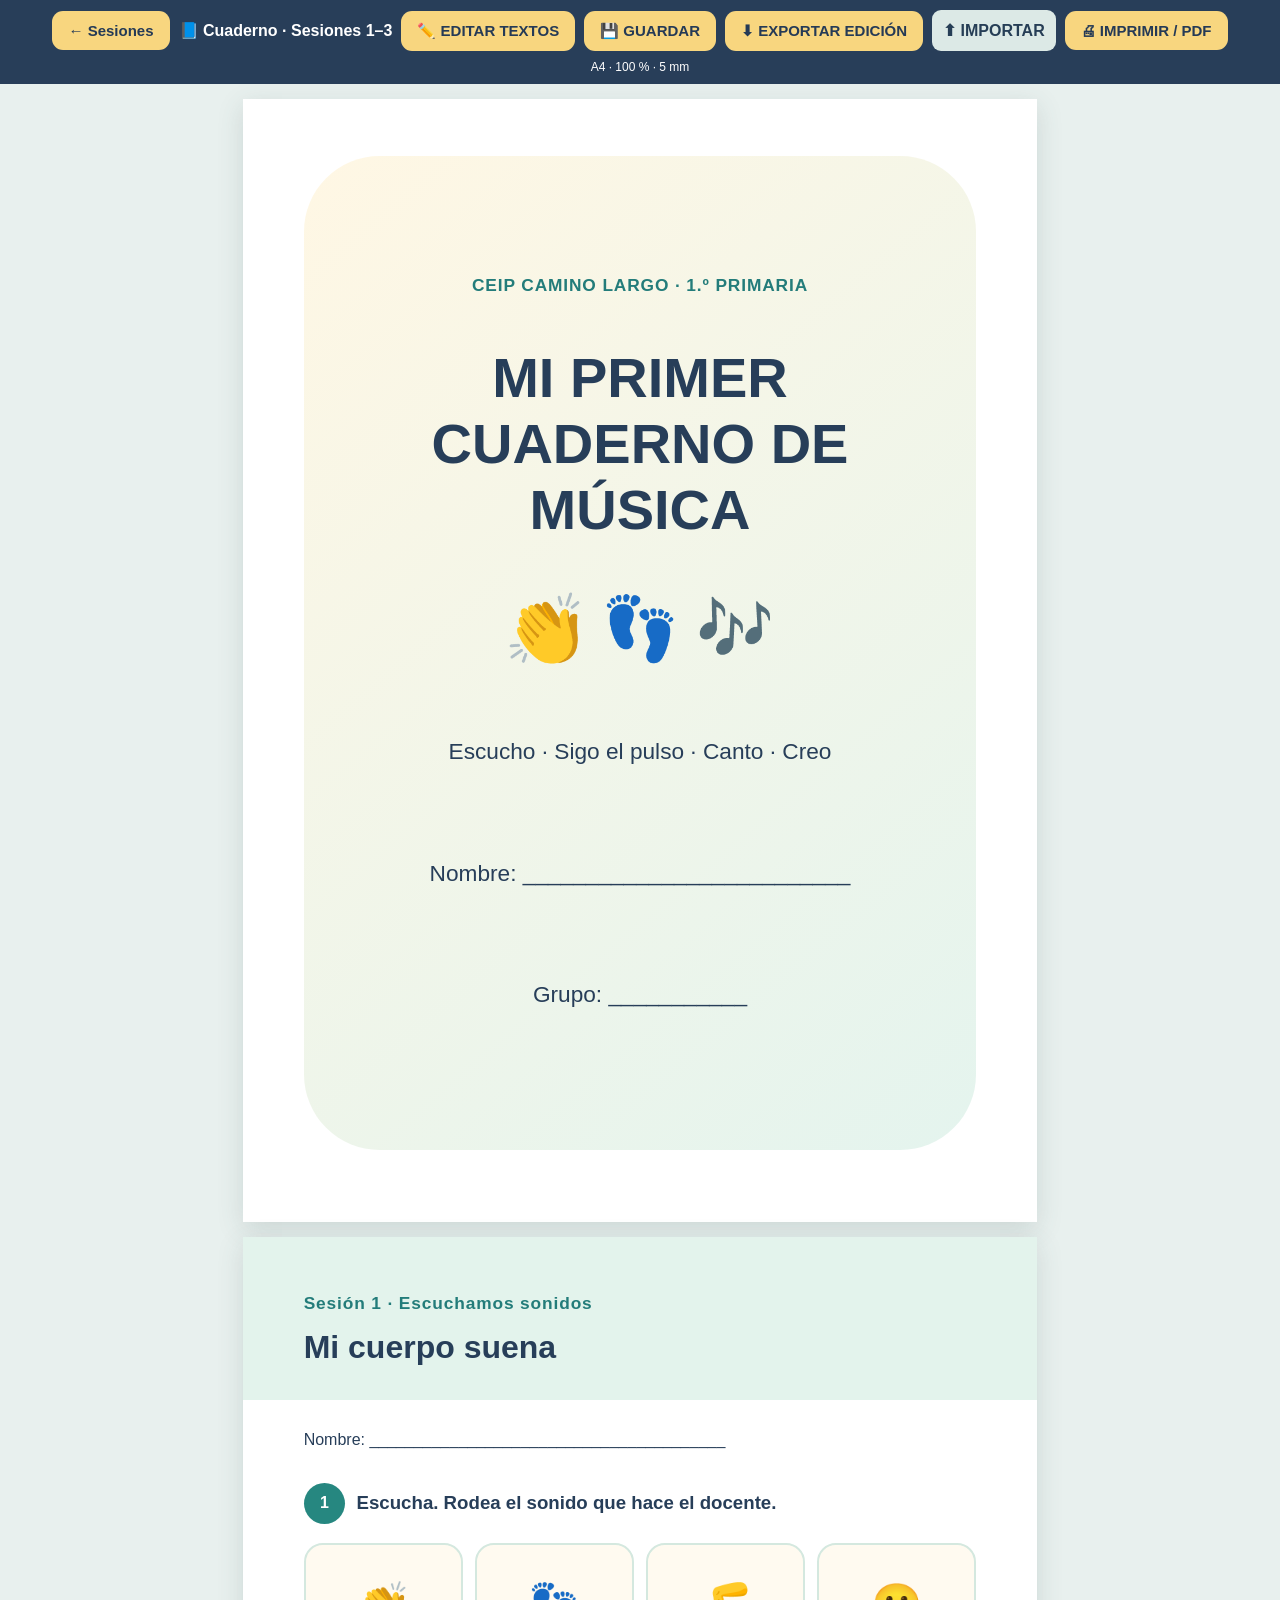
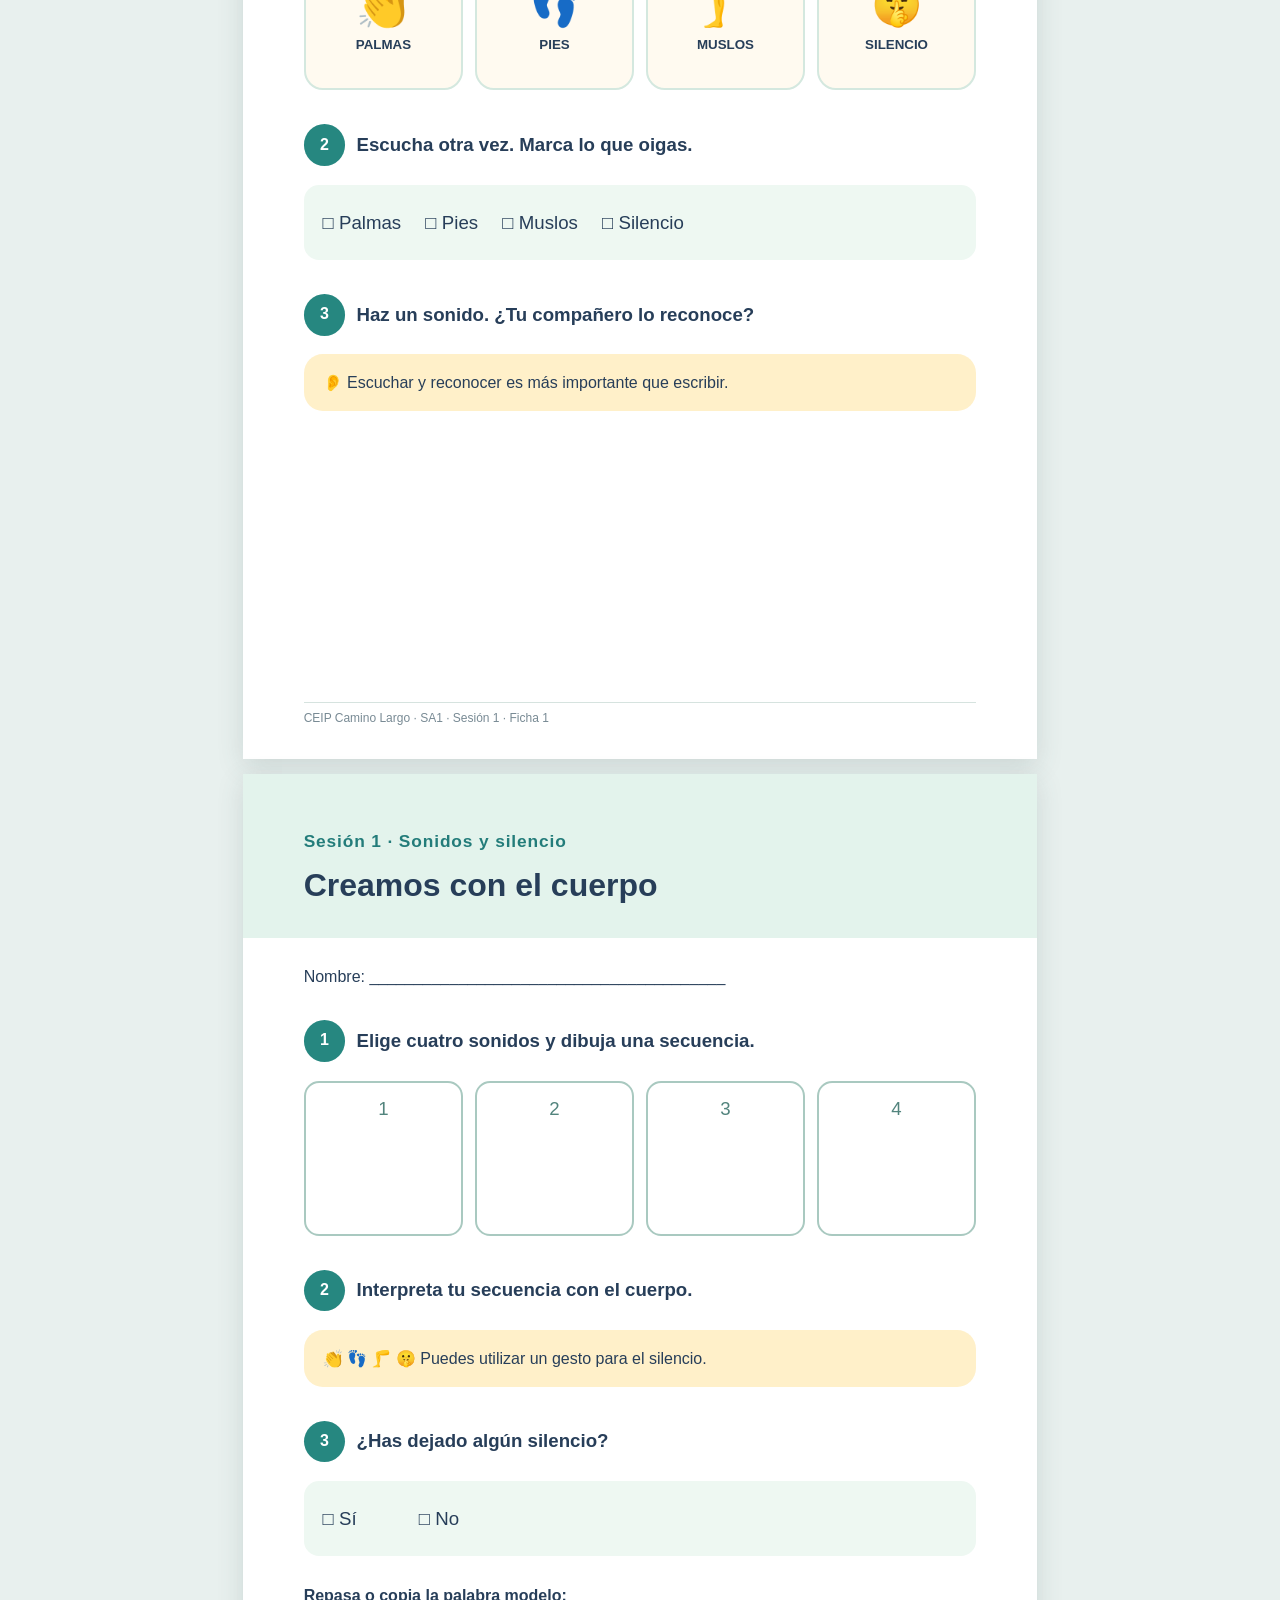
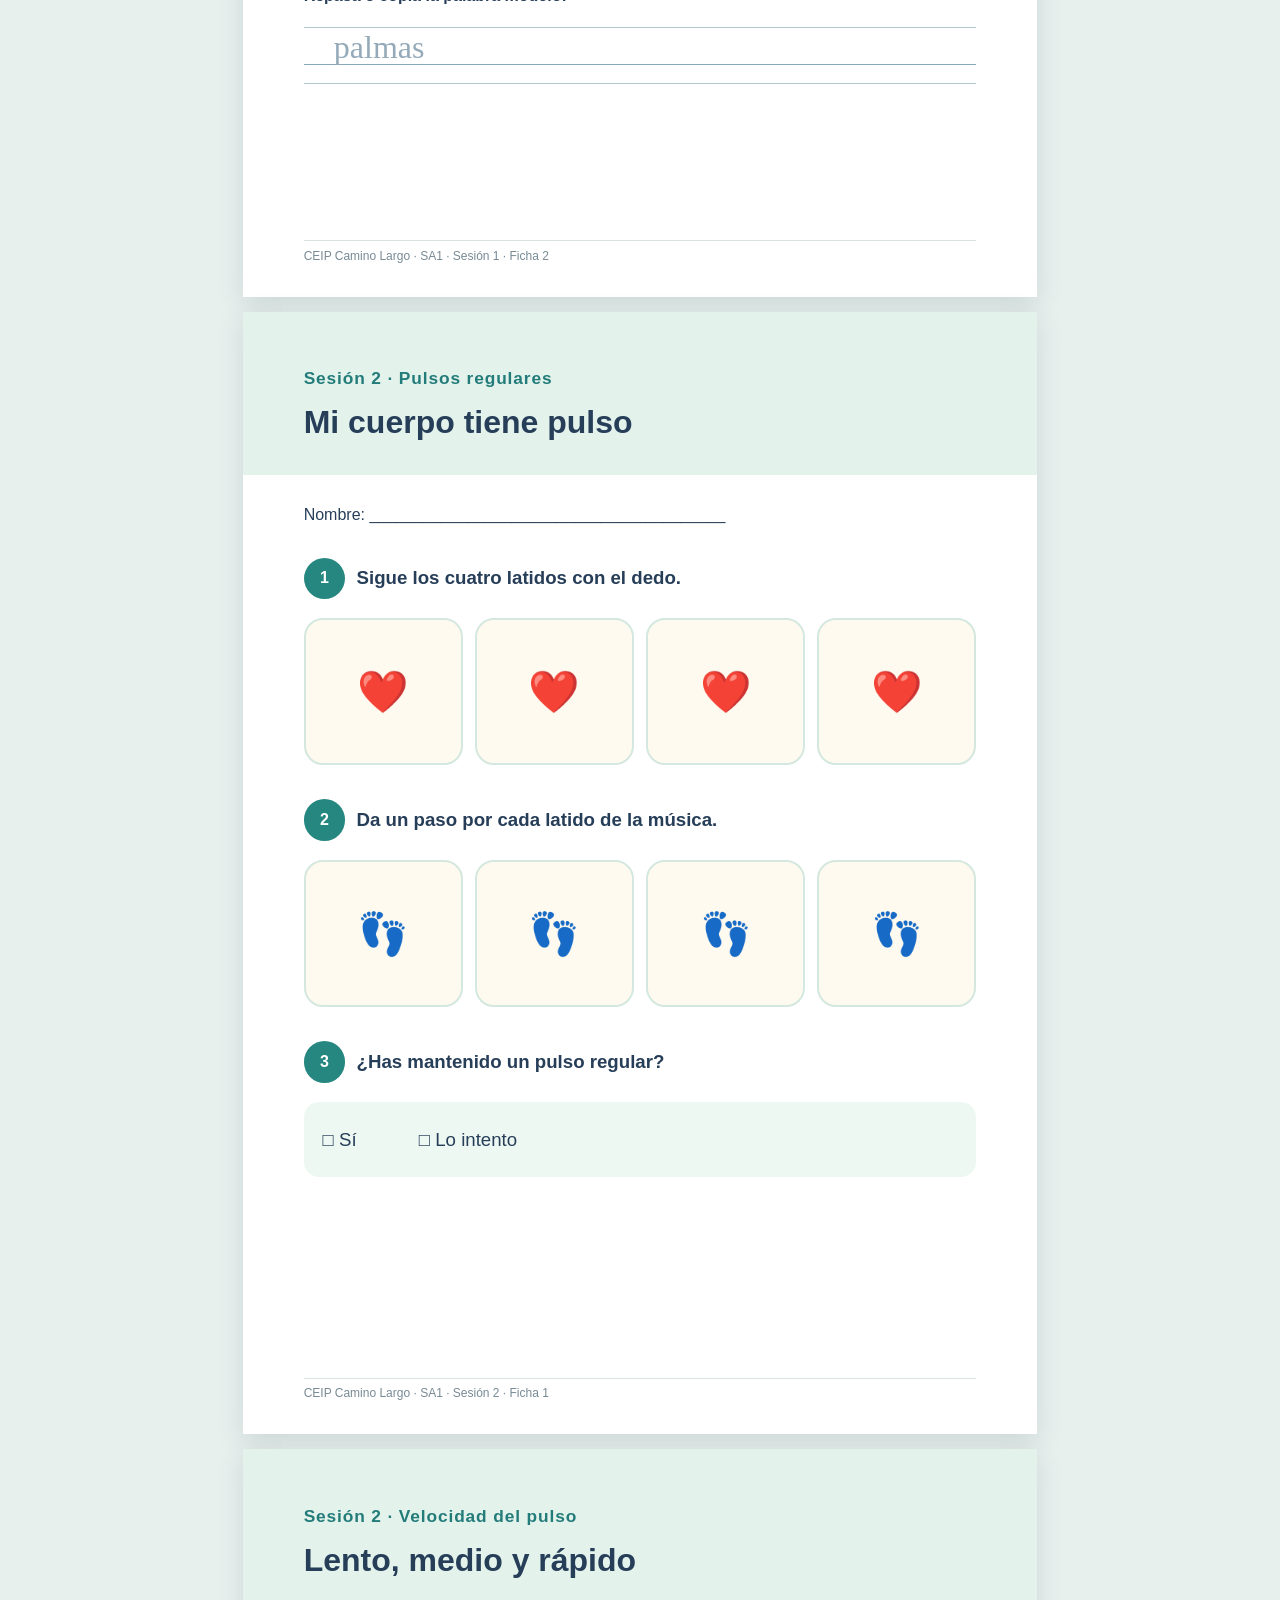
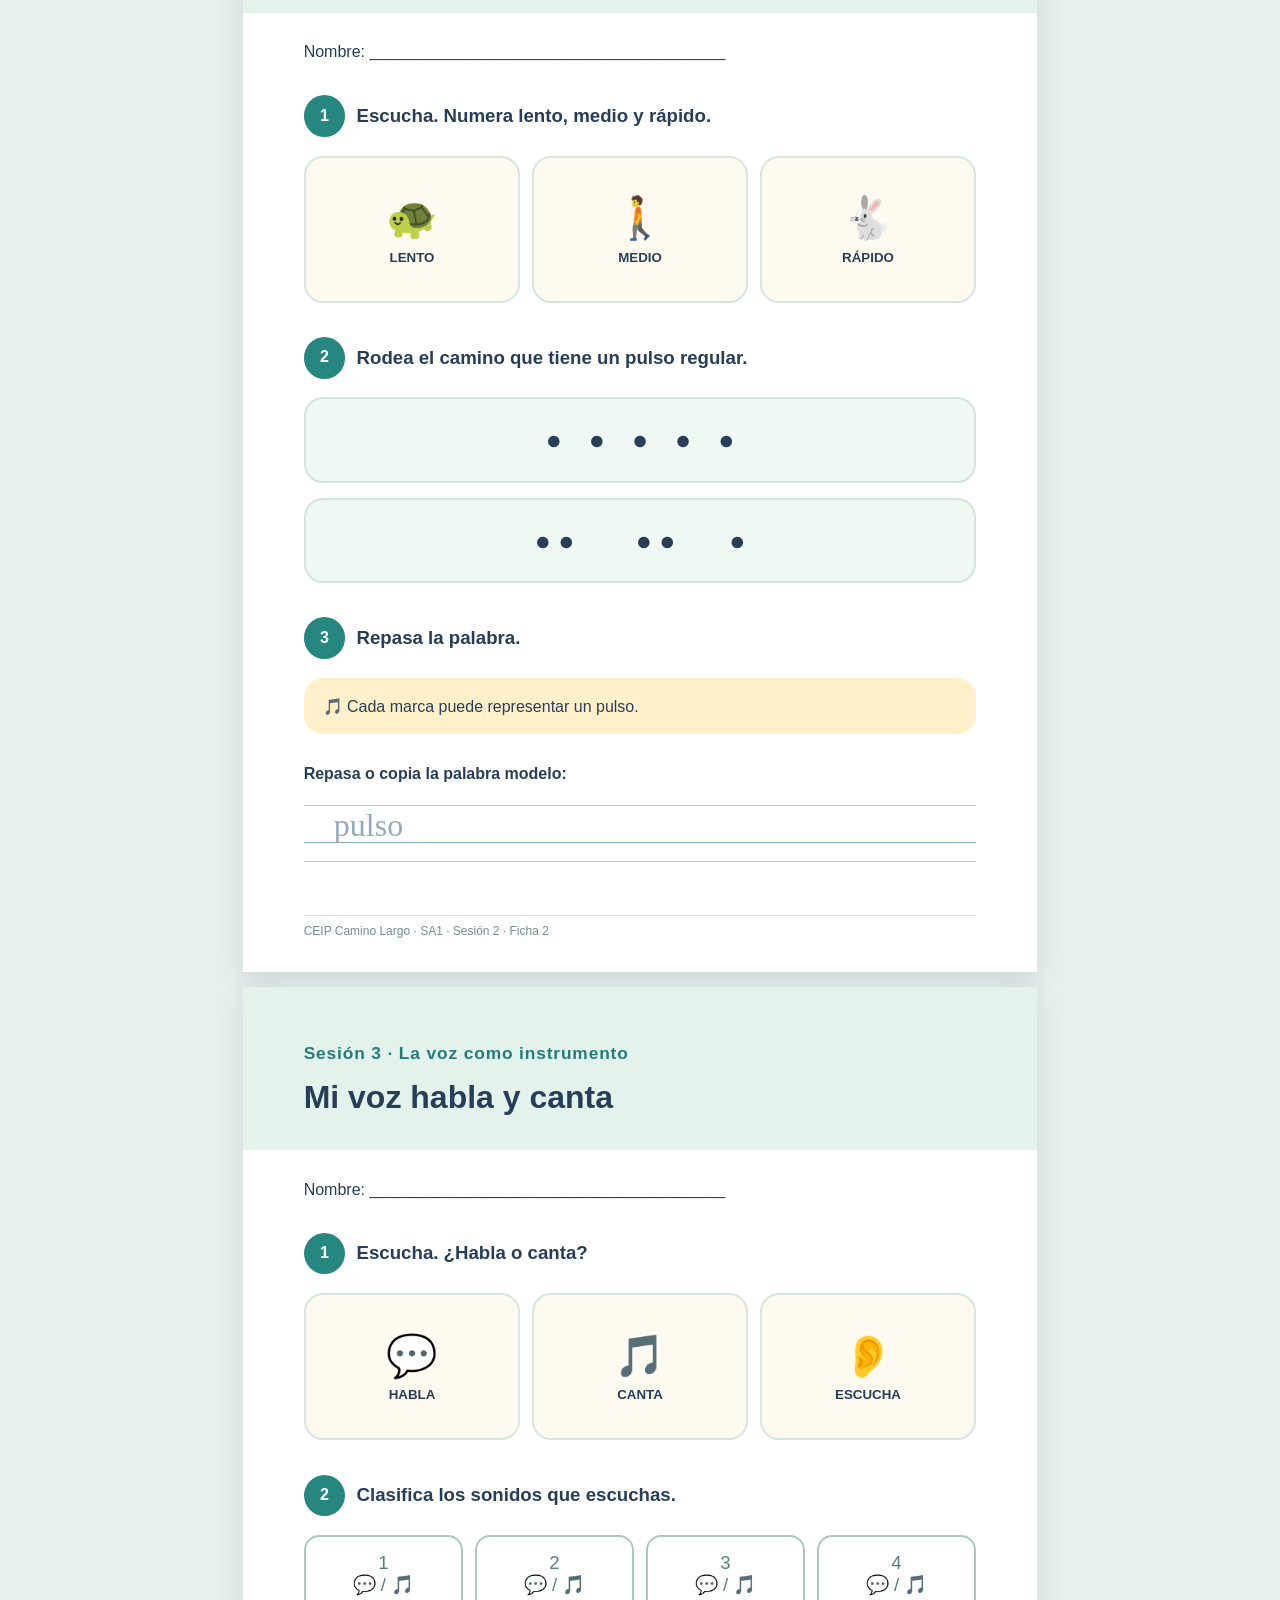
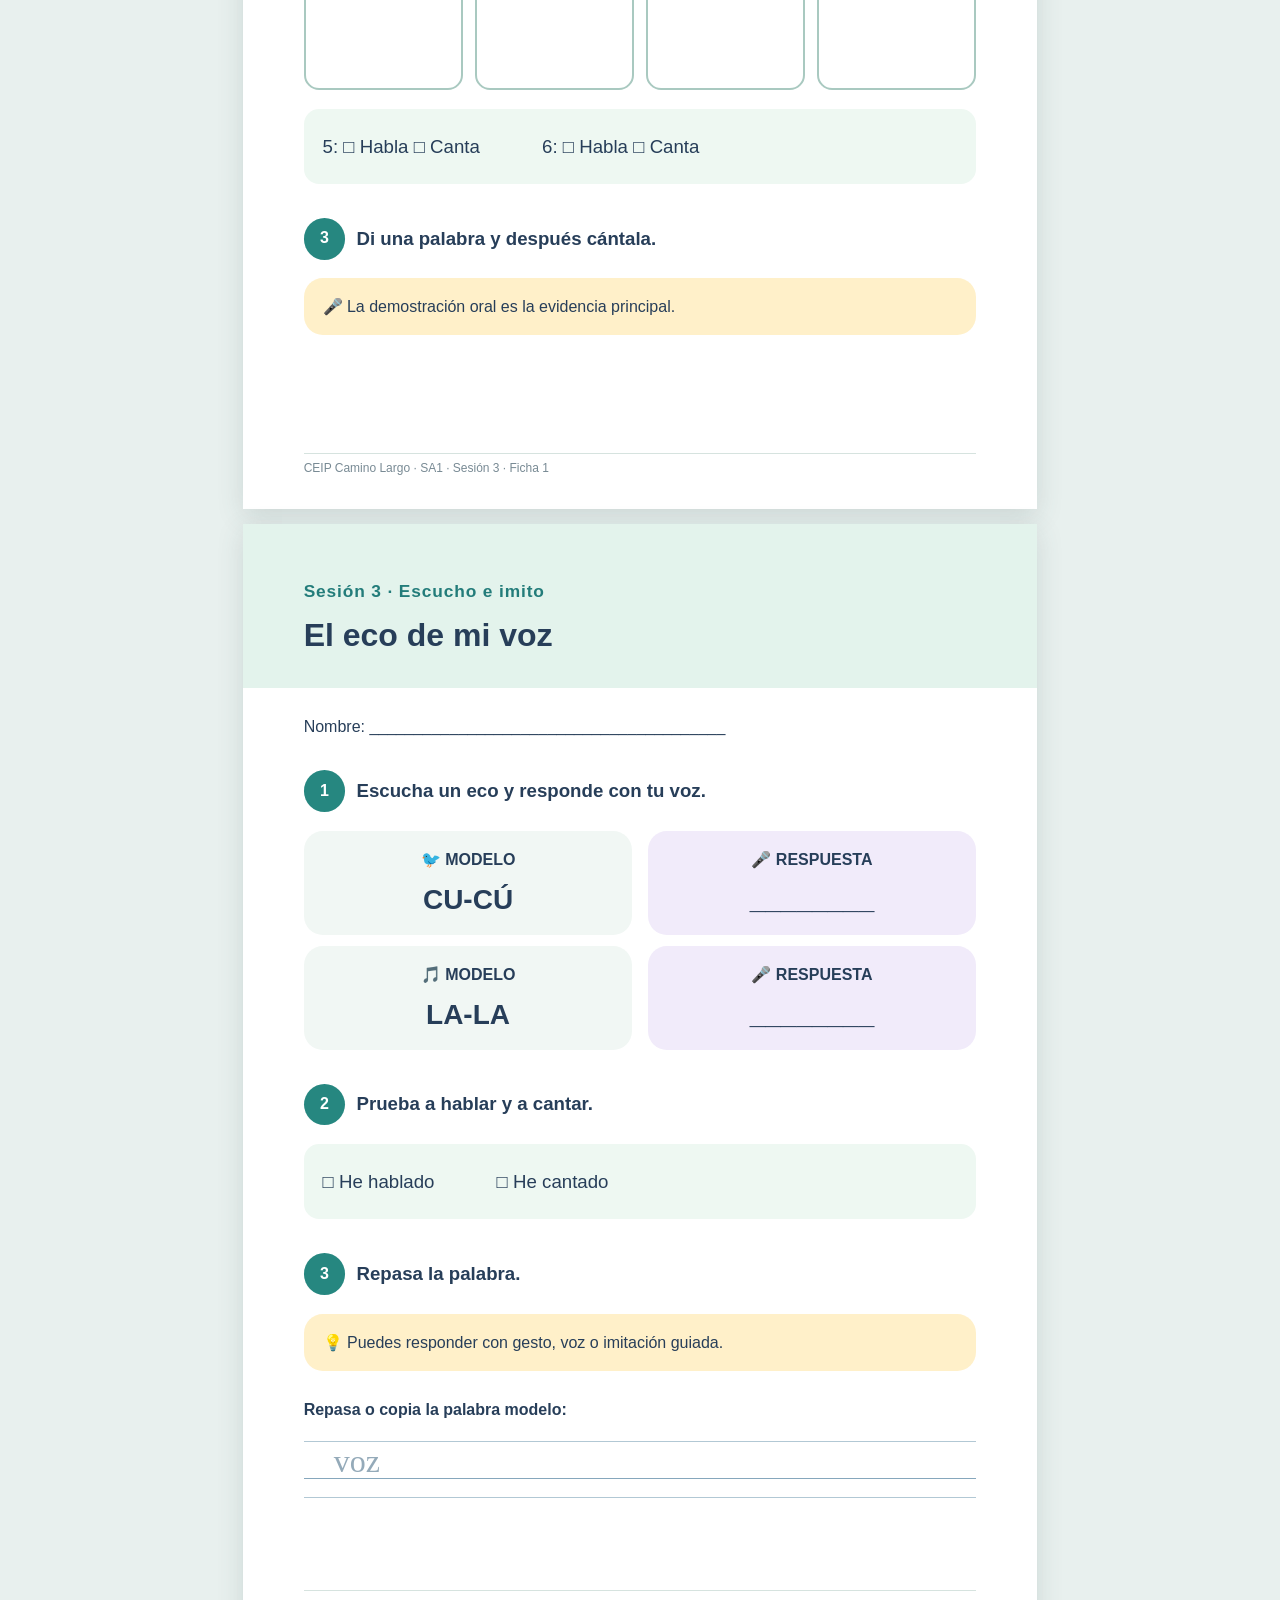
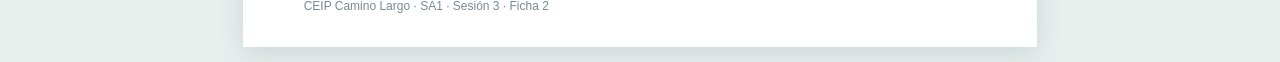
==== cuaderno/index.html @ 460609c0 "feat(musica): cuaderno editable 6 fichas S1-S3 con pauta Montessori 5mm" ====
<!doctype html><html lang="es"><head><meta charset="utf-8"><meta name="viewport" content="width=device-width,initial-scale=1"><title>Cuaderno editable de Música · 1.º Primaria</title>
<style>@page{size:A4 portrait;margin:0}*{box-sizing:border-box}body{margin:0;background:#e8f0ee;color:#273e59;font-family:"Trebuchet MS",Arial,sans-serif}.toolbar{background:#283e59;color:#fff;position:sticky;top:0;z-index:9;display:flex;align-items:center;justify-content:center;gap:9px;padding:10px;flex-wrap:wrap}.toolbar button,.toolbar a{border:0;border-radius:11px;background:#f8d67f;color:#253a56;text-decoration:none;padding:11px 16px;font-weight:900;cursor:pointer;font:900 15px Arial}.toolbar small{font-size:12px}.page{width:210mm;height:297mm;padding:15mm 16mm 19mm;margin:15px auto;background:white;box-shadow:0 7px 25px #3f595729;position:relative;overflow:hidden;break-after:page;page-break-after:always}.cover{height:100%;background:linear-gradient(140deg,#fff7e4,#e4f4ee);border-radius:20mm;display:flex;flex-direction:column;align-items:center;justify-content:center;text-align:center;gap:13mm}.cover h1{font-size:42pt;line-height:1.18;margin:0}.cover p{font-size:17pt}.coverart{font-size:47pt}.ey{font-size:13pt;font-weight:900;color:#237c7a;letter-spacing:.05em}.header{margin:-15mm -16mm 8mm;background:#e3f3ec;padding:15mm 16mm 9mm}.header h1{font-size:24pt;margin:4mm 0 0}.name{margin-bottom:9mm;font-size:12pt}h2{display:flex;align-items:center;gap:3mm;font-size:14pt;margin:9mm 0 5mm;line-height:1.3}.number{width:11mm;height:11mm;flex:none;display:inline-grid;place-items:center;background:#268780;color:#fff;border-radius:50%;font-size:12pt}.choices{display:grid;gap:3mm;margin:4mm 0}.choices.four{grid-template-columns:repeat(4,1fr)}.choices.three{grid-template-columns:repeat(3,1fr)}.choices div{border:2px solid #d4e8df;border-radius:5mm;background:#fffaf0;min-height:39mm;text-align:center;display:flex;align-items:center;justify-content:center;flex-direction:column;gap:2mm;font-size:31pt}.choices small{font-size:10pt;font-weight:900}.checks{background:#eef8f2;border-radius:4mm;margin:5mm 0;padding:5mm;font-size:14pt;line-height:2}.slots{display:grid;grid-template-columns:repeat(4,1fr);gap:3mm;margin:5mm 0}.slots div{height:41mm;border:2px solid #a9c9c0;border-radius:4mm;text-align:center;padding:4mm;font-size:14pt;color:#52847d}.hint{background:#fff0c9;padding:5mm;border-radius:5mm;font-size:12pt}.paths{display:grid;gap:4mm}.paths div{border:2px solid #d3e5dc;background:#eff8f3;border-radius:5mm;text-align:center;padding:6mm;font-size:20pt}.echo{display:grid;grid-template-columns:1fr 1fr;gap:4mm;margin:3mm 0}.echo div{padding:5mm;text-align:center;background:#f1f7f4;border-radius:5mm;font-weight:bold}.echo div:nth-child(2){background:#f1ebfa}.echo strong{display:block;font-size:21pt;margin-top:4mm}.modelHeading{margin-top:8mm;font-size:12pt;font-weight:900}.ruling{height:15mm;position:relative;margin-top:6mm;background:linear-gradient(to bottom,#b2c8d4 0 .2mm,transparent .2mm 4.9mm,#86a7bc 4.9mm 5.1mm,transparent 5.1mm 9.9mm,#86a7bc 9.9mm 10.1mm,transparent 10.1mm 14.8mm,#b2c8d4 14.8mm 15mm)}.model{position:absolute;bottom:4.8mm;left:8mm;color:#94aab9;font:24pt "Escolar Regular","Escolar",cursive}.foot{position:absolute;bottom:9mm;left:16mm;right:16mm;border-top:1px solid #d6e3df;color:#788a94;padding-top:2mm;font-size:9pt}.editable[contenteditable=true]{outline:2px dashed #b58223;outline-offset:3px;background:#fff6db;min-width:1ch}.editNote{display:none;position:fixed;top:65px;left:50%;transform:translateX(-50%);z-index:10;border-radius:9px;padding:8px 14px;background:#fff5c8;color:#583d13;font-size:14px;box-shadow:0 3px 20px #0003}.editNote.visible{display:block}@media(max-width:800px){.page{zoom:.72;margin:8px auto}}@media print{.toolbar,.editNote{display:none!important}body{background:#fff}.page{margin:0;box-shadow:none;zoom:1!important}.editable{outline:0!important;background:transparent!important}}</style></head><body><nav class="toolbar"><a href="../">← Sesiones</a><strong>📘 Cuaderno · Sesiones 1–3</strong><button id="edit">✏️ EDITAR TEXTOS</button><button id="save">💾 GUARDAR</button><button id="export">⬇ EXPORTAR EDICIÓN</button><label style="cursor:pointer;background:#dce9e6;padding:11px;border-radius:9px;color:#263e56;font-weight:900">⬆ IMPORTAR<input id="import" type="file" accept=".json,application/json" hidden></label><button id="print">🖨 IMPRIMIR / PDF</button><small>A4 · 100 % · 5 mm</small></nav><div class="editNote" id="note">Haz clic en las palabras resaltadas para modificarlas. Después pulsa GUARDAR.</div><main id="pages"><section class="page"><div class="cover"><div class="ey">CEIP CAMINO LARGO · 1.º PRIMARIA</div><h1>MI PRIMER<br>CUADERNO DE<br>MÚSICA</h1><div class="coverart">👏 👣 🎶</div><p>Escucho · Sigo el pulso · Canto · Creo</p><p>Nombre: __________________________</p><p>Grupo: ___________</p></div></section><section class="page"><div class="header"><div class="ey"><span class="editable" data-key="p0_subtitle" contenteditable="false">Sesión 1 · Escuchamos sonidos</span></div><h1><span class="editable" data-key="p0_title" contenteditable="false">Mi cuerpo suena</span></h1></div><div class="name">Nombre: ________________________________________</div><h2><b class="number">1</b> <span class="editable" data-key="p0_task1" contenteditable="false">Escucha. Rodea el sonido que hace el docente.</span></h2><div class="choices four"><div>👏<small>PALMAS</small></div><div>👣<small>PIES</small></div><div>🦵<small>MUSLOS</small></div><div>🤫<small>SILENCIO</small></div></div><h2><b class="number">2</b> <span class="editable" data-key="p0_task2" contenteditable="false">Escucha otra vez. Marca lo que oigas.</span></h2><div class="checks">□ Palmas　 □ Pies　 □ Muslos　 □ Silencio</div><h2><b class="number">3</b> <span class="editable" data-key="p0_task3" contenteditable="false">Haz un sonido. ¿Tu compañero lo reconoce?</span></h2><div class="hint">👂 Escuchar y reconocer es más importante que escribir.</div><div class="foot">CEIP Camino Largo · SA1 · Sesión 1 · Ficha 1</div></section><section class="page"><div class="header"><div class="ey"><span class="editable" data-key="p1_subtitle" contenteditable="false">Sesión 1 · Sonidos y silencio</span></div><h1><span class="editable" data-key="p1_title" contenteditable="false">Creamos con el cuerpo</span></h1></div><div class="name">Nombre: ________________________________________</div><h2><b class="number">1</b> <span class="editable" data-key="p1_task1" contenteditable="false">Elige cuatro sonidos y dibuja una secuencia.</span></h2><div class="slots"><div>1</div><div>2</div><div>3</div><div>4</div></div><h2><b class="number">2</b> <span class="editable" data-key="p1_task2" contenteditable="false">Interpreta tu secuencia con el cuerpo.</span></h2><div class="hint">👏 👣 🦵 🤫 Puedes utilizar un gesto para el silencio.</div><h2><b class="number">3</b> <span class="editable" data-key="p1_task3" contenteditable="false">¿Has dejado algún silencio?</span></h2><div class="checks">□ Sí　　　 □ No</div><div class="modelHeading">Repasa o copia la palabra modelo:</div><div class="ruling"><span class="model editable" data-key="p1_word" contenteditable="false">palmas</span></div><div class="foot">CEIP Camino Largo · SA1 · Sesión 1 · Ficha 2</div></section><section class="page"><div class="header"><div class="ey"><span class="editable" data-key="p2_subtitle" contenteditable="false">Sesión 2 · Pulsos regulares</span></div><h1><span class="editable" data-key="p2_title" contenteditable="false">Mi cuerpo tiene pulso</span></h1></div><div class="name">Nombre: ________________________________________</div><h2><b class="number">1</b> <span class="editable" data-key="p2_task1" contenteditable="false">Sigue los cuatro latidos con el dedo.</span></h2><div class="choices four"><div>❤️</div><div>❤️</div><div>❤️</div><div>❤️</div></div><h2><b class="number">2</b> <span class="editable" data-key="p2_task2" contenteditable="false">Da un paso por cada latido de la música.</span></h2><div class="choices four"><div>👣</div><div>👣</div><div>👣</div><div>👣</div></div><h2><b class="number">3</b> <span class="editable" data-key="p2_task3" contenteditable="false">¿Has mantenido un pulso regular?</span></h2><div class="checks">□ Sí　　　 □ Lo intento</div><div class="foot">CEIP Camino Largo · SA1 · Sesión 2 · Ficha 1</div></section><section class="page"><div class="header"><div class="ey"><span class="editable" data-key="p3_subtitle" contenteditable="false">Sesión 2 · Velocidad del pulso</span></div><h1><span class="editable" data-key="p3_title" contenteditable="false">Lento, medio y rápido</span></h1></div><div class="name">Nombre: ________________________________________</div><h2><b class="number">1</b> <span class="editable" data-key="p3_task1" contenteditable="false">Escucha. Numera lento, medio y rápido.</span></h2><div class="choices three"><div>🐢<small>LENTO</small></div><div>🚶<small>MEDIO</small></div><div>🐇<small>RÁPIDO</small></div></div><h2><b class="number">2</b> <span class="editable" data-key="p3_task2" contenteditable="false">Rodea el camino que tiene un pulso regular.</span></h2><div class="paths"><div>●　●　●　●　●</div><div>● ●　　 ● ●　　●</div></div><h2><b class="number">3</b> <span class="editable" data-key="p3_task3" contenteditable="false">Repasa la palabra.</span></h2><div class="hint">🎵 Cada marca puede representar un pulso.</div><div class="modelHeading">Repasa o copia la palabra modelo:</div><div class="ruling"><span class="model editable" data-key="p3_word" contenteditable="false">pulso</span></div><div class="foot">CEIP Camino Largo · SA1 · Sesión 2 · Ficha 2</div></section><section class="page"><div class="header"><div class="ey"><span class="editable" data-key="p4_subtitle" contenteditable="false">Sesión 3 · La voz como instrumento</span></div><h1><span class="editable" data-key="p4_title" contenteditable="false">Mi voz habla y canta</span></h1></div><div class="name">Nombre: ________________________________________</div><h2><b class="number">1</b> <span class="editable" data-key="p4_task1" contenteditable="false">Escucha. ¿Habla o canta?</span></h2><div class="choices three"><div>💬<small>HABLA</small></div><div>🎵<small>CANTA</small></div><div>👂<small>ESCUCHA</small></div></div><h2><b class="number">2</b> <span class="editable" data-key="p4_task2" contenteditable="false">Clasifica los sonidos que escuchas.</span></h2><div class="slots"><div>1<br>💬 / 🎵</div><div>2<br>💬 / 🎵</div><div>3<br>💬 / 🎵</div><div>4<br>💬 / 🎵</div></div><div class="checks">5: □ Habla □ Canta　　　 6: □ Habla □ Canta</div><h2><b class="number">3</b> <span class="editable" data-key="p4_task3" contenteditable="false">Di una palabra y después cántala.</span></h2><div class="hint">🎤 La demostración oral es la evidencia principal.</div><div class="foot">CEIP Camino Largo · SA1 · Sesión 3 · Ficha 1</div></section><section class="page"><div class="header"><div class="ey"><span class="editable" data-key="p5_subtitle" contenteditable="false">Sesión 3 · Escucho e imito</span></div><h1><span class="editable" data-key="p5_title" contenteditable="false">El eco de mi voz</span></h1></div><div class="name">Nombre: ________________________________________</div><h2><b class="number">1</b> <span class="editable" data-key="p5_task1" contenteditable="false">Escucha un eco y responde con tu voz.</span></h2><div class="echo"><div>🐦 MODELO<strong>CU-CÚ</strong></div><div>🎤 RESPUESTA<strong>________</strong></div></div><div class="echo"><div>🎵 MODELO<strong>LA-LA</strong></div><div>🎤 RESPUESTA<strong>________</strong></div></div><h2><b class="number">2</b> <span class="editable" data-key="p5_task2" contenteditable="false">Prueba a hablar y a cantar.</span></h2><div class="checks">□ He hablado　　　 □ He cantado</div><h2><b class="number">3</b> <span class="editable" data-key="p5_task3" contenteditable="false">Repasa la palabra.</span></h2><div class="hint">💡 Puedes responder con gesto, voz o imitación guiada.</div><div class="modelHeading">Repasa o copia la palabra modelo:</div><div class="ruling"><span class="model editable" data-key="p5_word" contenteditable="false">voz</span></div><div class="foot">CEIP Camino Largo · SA1 · Sesión 3 · Ficha 2</div></section></main>
<script>
const key="musica_cuaderno_sesiones123_textos_v1";const fields=()=>Array.from(document.querySelectorAll("[data-key]"));const store=()=>Object.fromEntries(fields().map(el=>[el.dataset.key,el.textContent.trim()]));let editing=false;
function apply(obj){fields().forEach(el=>{if(Object.prototype.hasOwnProperty.call(obj,el.dataset.key)&&typeof obj[el.dataset.key]==="string")el.textContent=obj[el.dataset.key].slice(0,220)})}
try{apply(JSON.parse(localStorage.getItem(key)||"{}"))}catch(e){}
document.getElementById("edit").onclick=()=>{editing=!editing;fields().forEach(el=>el.contentEditable=editing?"true":"false");document.getElementById("note").classList.toggle("visible",editing);document.getElementById("edit").textContent=editing?"✓ TERMINAR EDICIÓN":"✏️ EDITAR TEXTOS"};
document.getElementById("save").onclick=()=>{try{localStorage.setItem(key,JSON.stringify(store()));alert("Edición guardada en este navegador.")}catch(e){alert("No se ha podido guardar; exporta la edición.")}};
document.getElementById("export").onclick=()=>{const blob=new Blob([JSON.stringify({version:1,fields:store()},null,2)],{type:"application/json"}),url=URL.createObjectURL(blob),a=document.createElement("a");a.href=url;a.download="edicion_cuaderno_musica_1_2_3.json";a.click();setTimeout(()=>URL.revokeObjectURL(url),1000)};
document.getElementById("import").onchange=async e=>{const file=e.target.files[0];if(!file)return;try{const obj=JSON.parse(await file.text());if(obj.version!==1||typeof obj.fields!=="object")throw Error("Formato no válido");apply(obj.fields);localStorage.setItem(key,JSON.stringify(store()));alert("Edición recuperada")}catch(err){alert("No se pudo importar: "+err.message)}};
document.getElementById("print").onclick=()=>{localStorage.setItem(key,JSON.stringify(store()));window.print()};
</script></body></html>
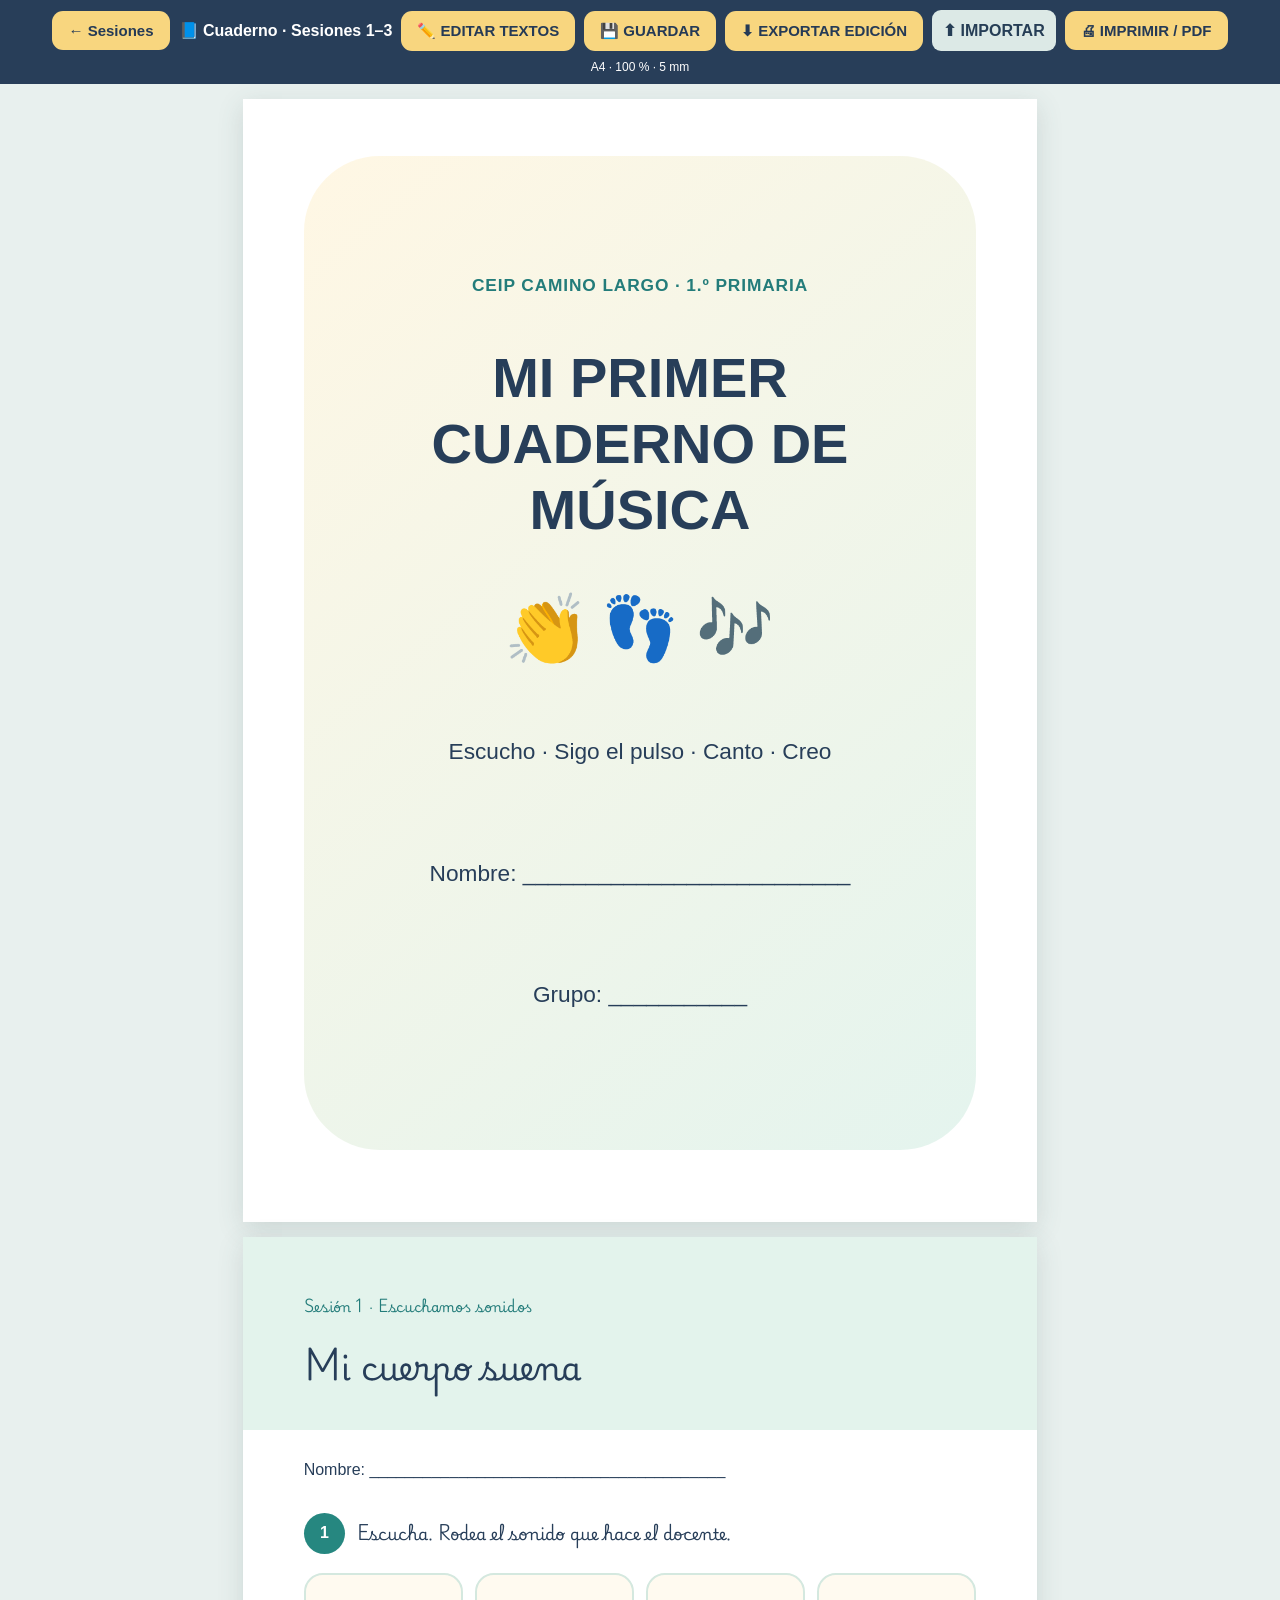
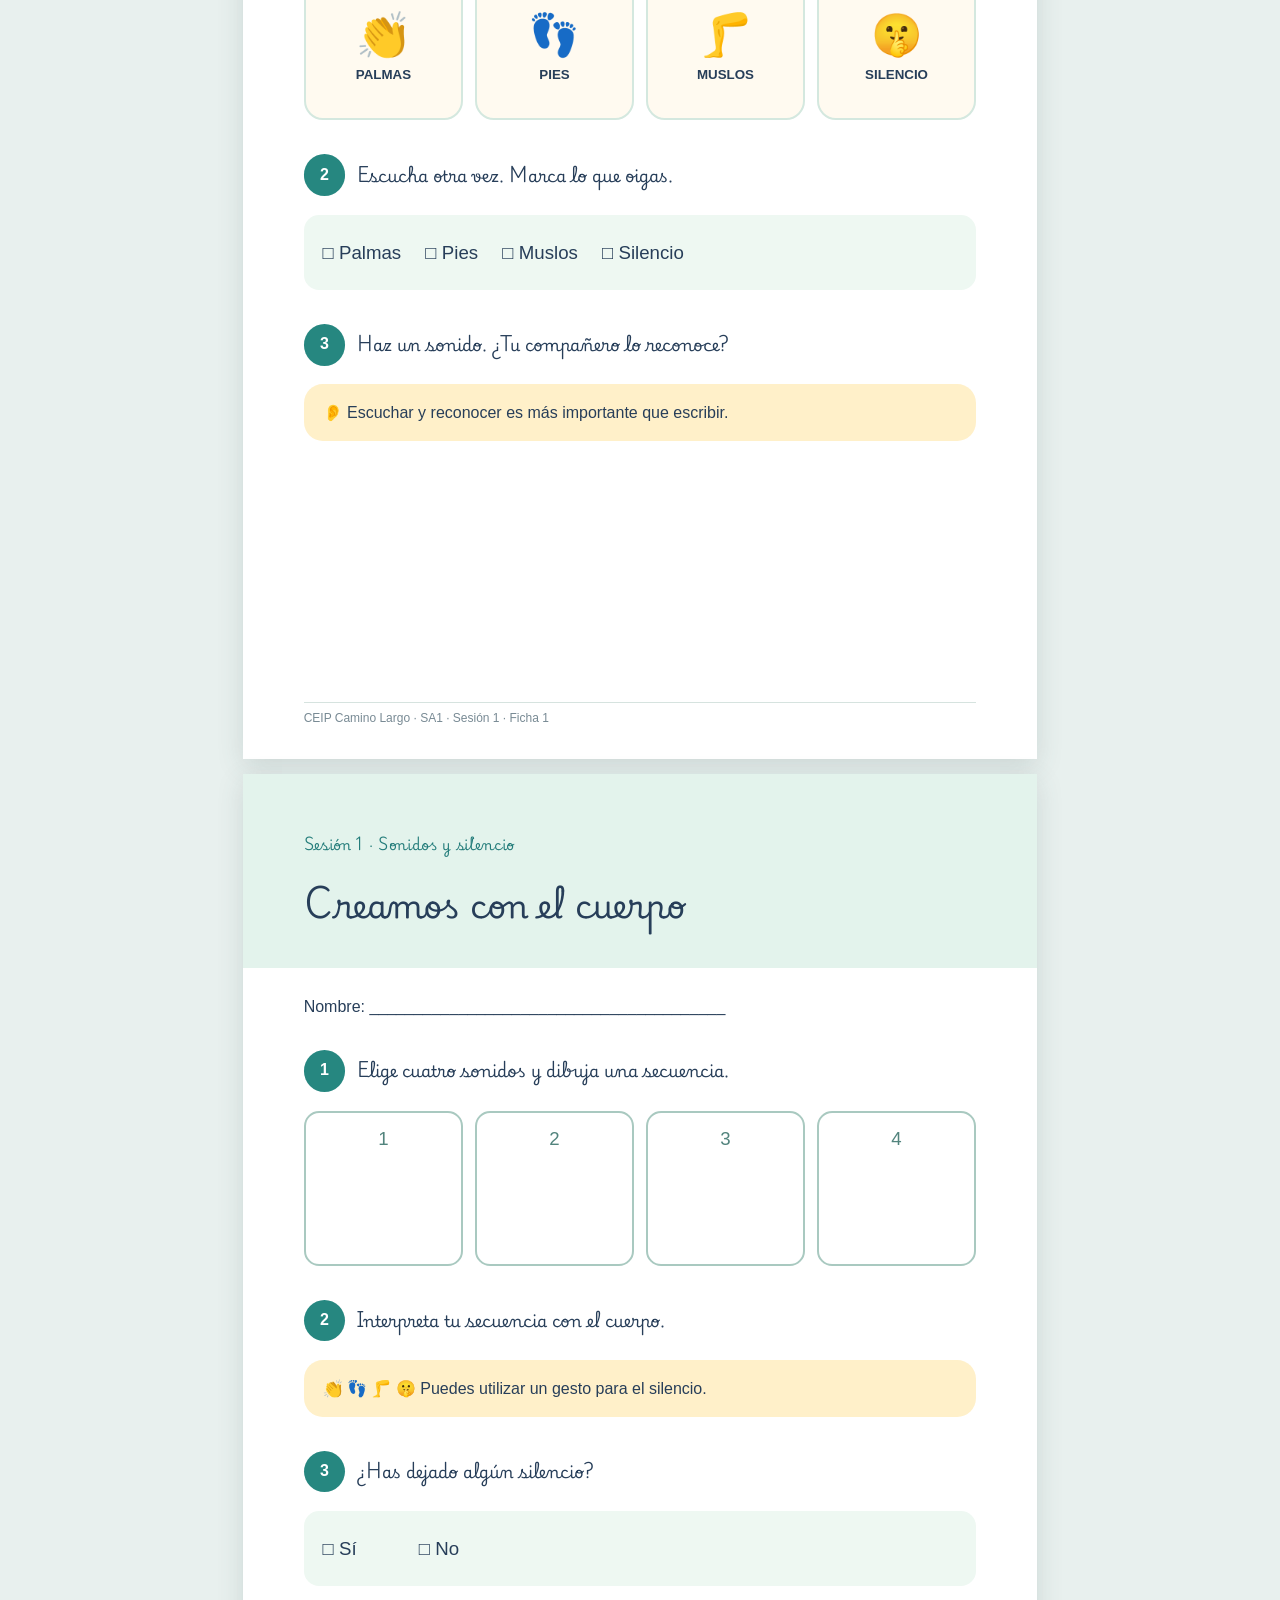
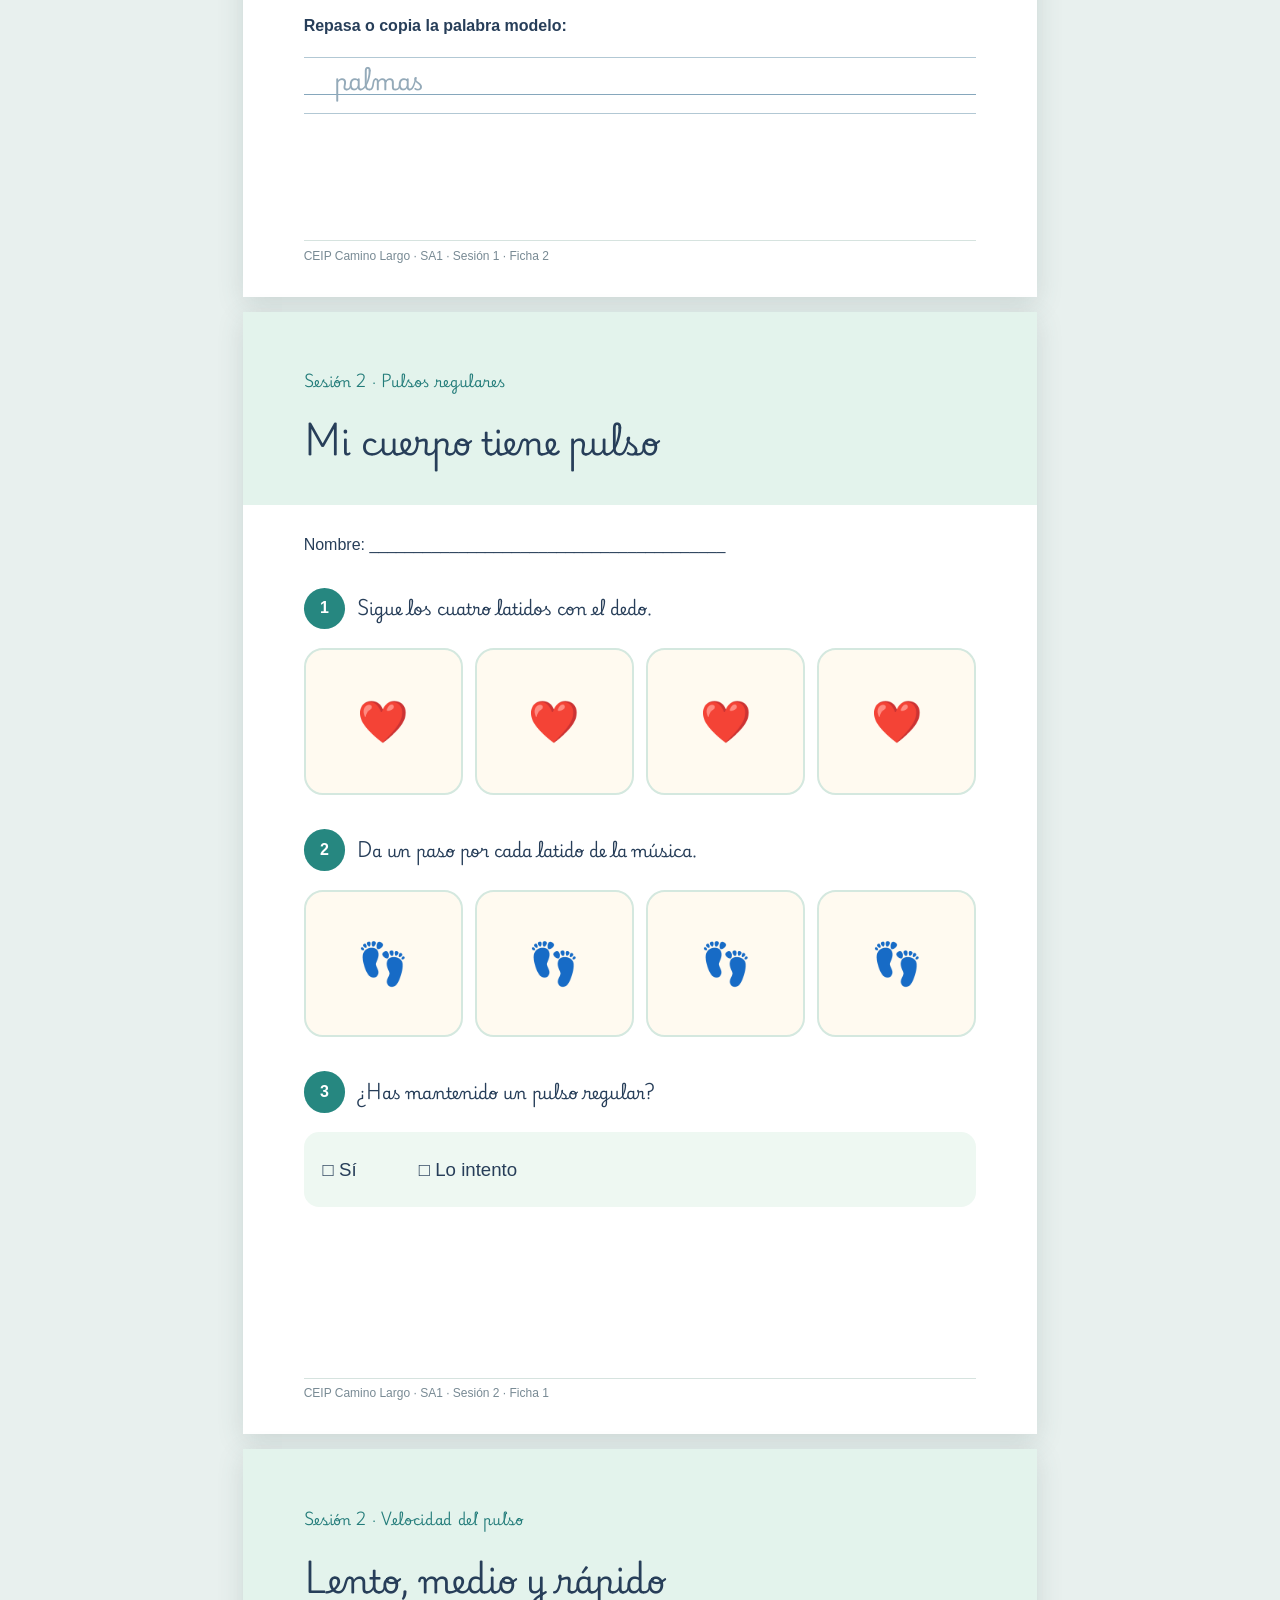
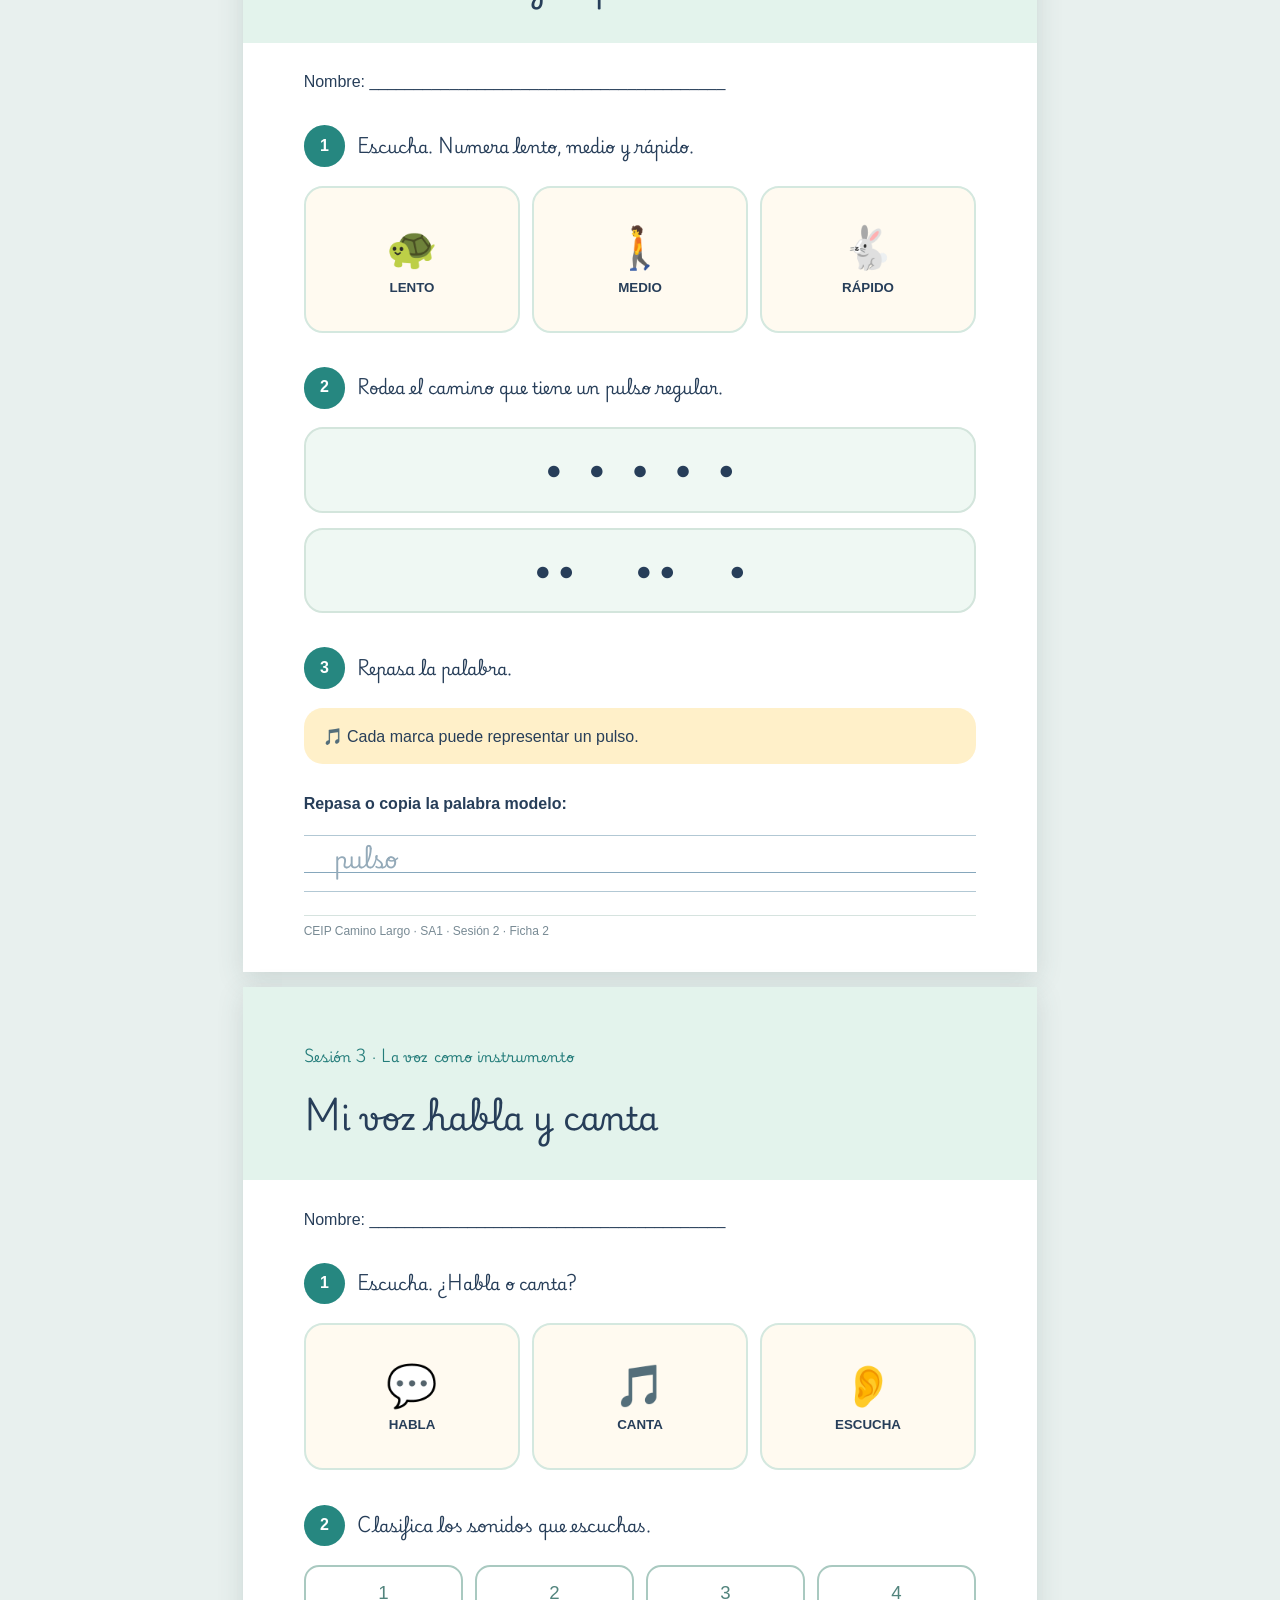
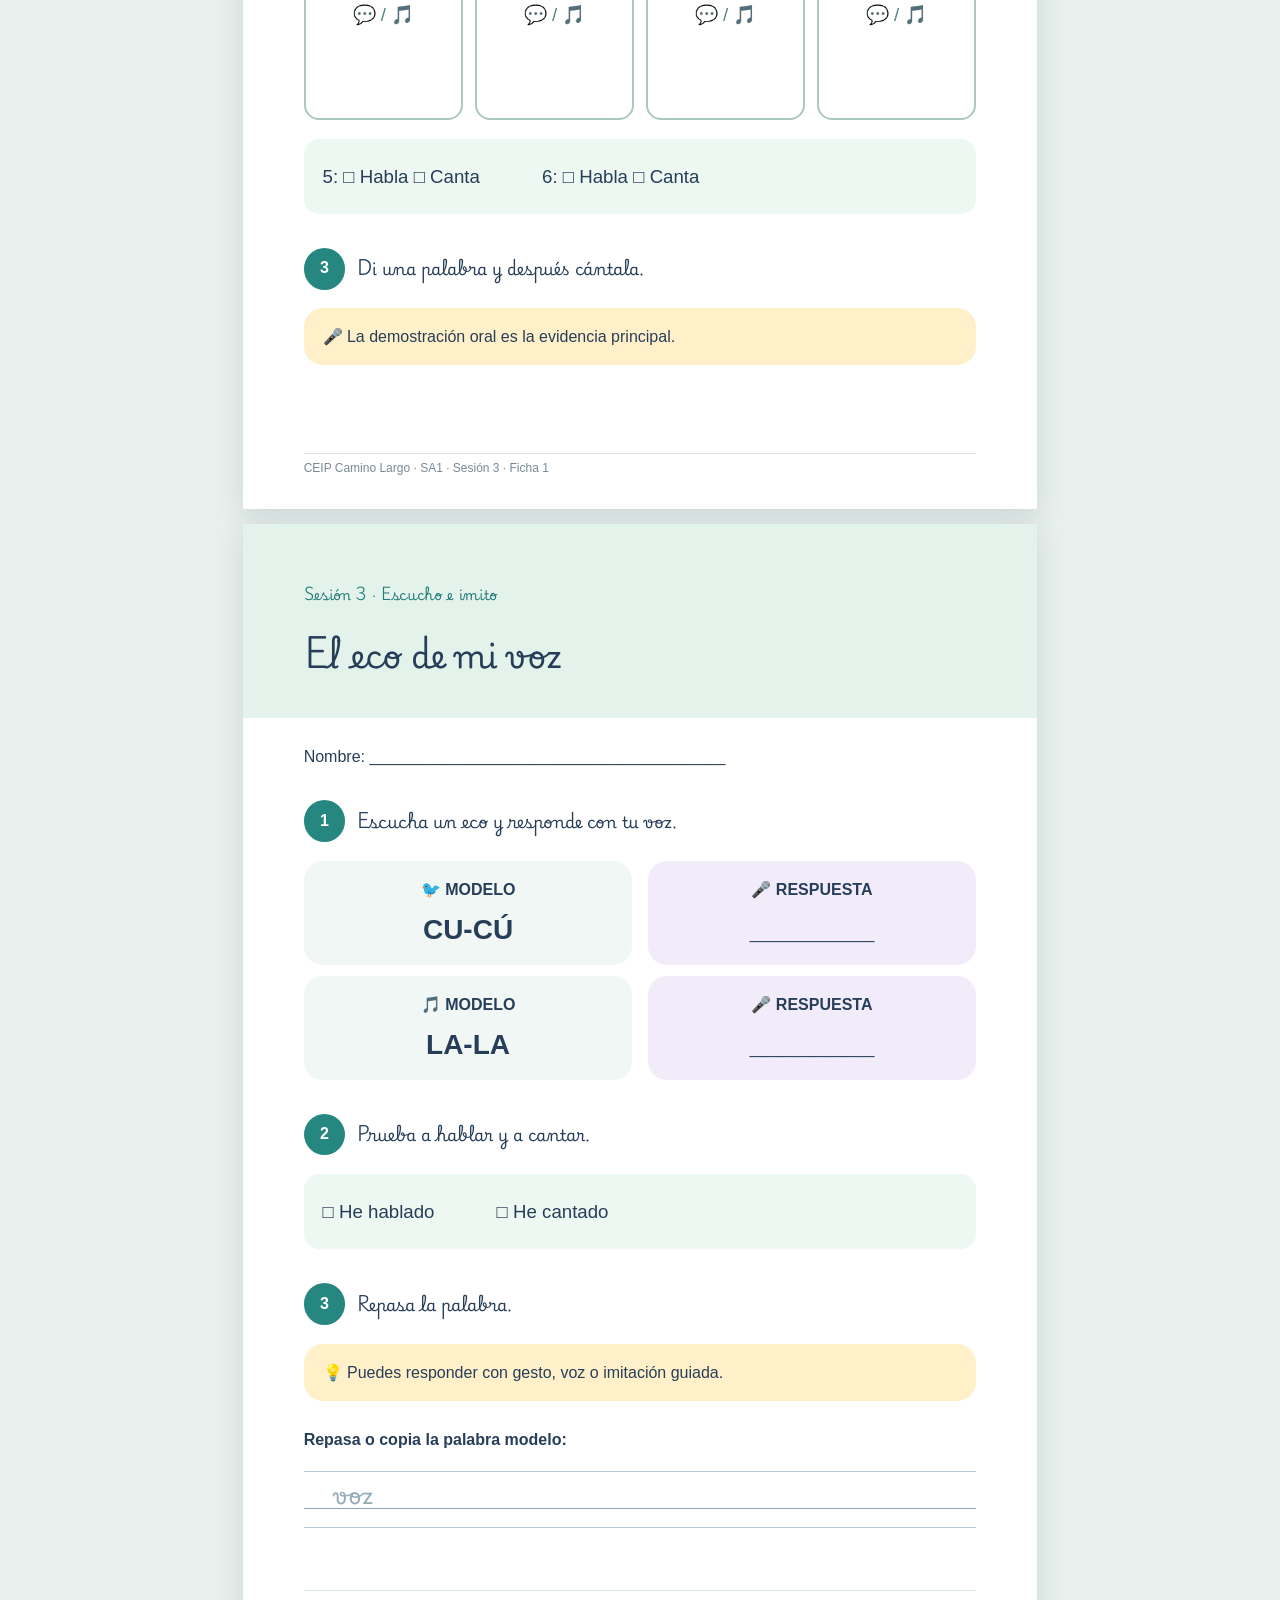
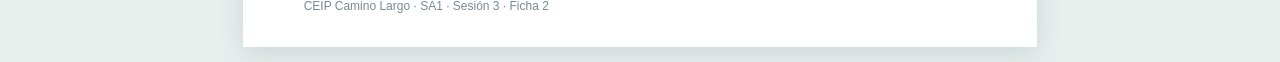
==== commit 787cf31d: "style(cuaderno): usar Playwrite ES en escritura y consignas infantiles" ====
--- a/cuaderno/index.html
+++ b/cuaderno/index.html
@@ -1,5 +1,5 @@
 <!doctype html><html lang="es"><head><meta charset="utf-8"><meta name="viewport" content="width=device-width,initial-scale=1"><title>Cuaderno editable de Música · 1.º Primaria</title>
-<style>@page{size:A4 portrait;margin:0}*{box-sizing:border-box}body{margin:0;background:#e8f0ee;color:#273e59;font-family:"Trebuchet MS",Arial,sans-serif}.toolbar{background:#283e59;color:#fff;position:sticky;top:0;z-index:9;display:flex;align-items:center;justify-content:center;gap:9px;padding:10px;flex-wrap:wrap}.toolbar button,.toolbar a{border:0;border-radius:11px;background:#f8d67f;color:#253a56;text-decoration:none;padding:11px 16px;font-weight:900;cursor:pointer;font:900 15px Arial}.toolbar small{font-size:12px}.page{width:210mm;height:297mm;padding:15mm 16mm 19mm;margin:15px auto;background:white;box-shadow:0 7px 25px #3f595729;position:relative;overflow:hidden;break-after:page;page-break-after:always}.cover{height:100%;background:linear-gradient(140deg,#fff7e4,#e4f4ee);border-radius:20mm;display:flex;flex-direction:column;align-items:center;justify-content:center;text-align:center;gap:13mm}.cover h1{font-size:42pt;line-height:1.18;margin:0}.cover p{font-size:17pt}.coverart{font-size:47pt}.ey{font-size:13pt;font-weight:900;color:#237c7a;letter-spacing:.05em}.header{margin:-15mm -16mm 8mm;background:#e3f3ec;padding:15mm 16mm 9mm}.header h1{font-size:24pt;margin:4mm 0 0}.name{margin-bottom:9mm;font-size:12pt}h2{display:flex;align-items:center;gap:3mm;font-size:14pt;margin:9mm 0 5mm;line-height:1.3}.number{width:11mm;height:11mm;flex:none;display:inline-grid;place-items:center;background:#268780;color:#fff;border-radius:50%;font-size:12pt}.choices{display:grid;gap:3mm;margin:4mm 0}.choices.four{grid-template-columns:repeat(4,1fr)}.choices.three{grid-template-columns:repeat(3,1fr)}.choices div{border:2px solid #d4e8df;border-radius:5mm;background:#fffaf0;min-height:39mm;text-align:center;display:flex;align-items:center;justify-content:center;flex-direction:column;gap:2mm;font-size:31pt}.choices small{font-size:10pt;font-weight:900}.checks{background:#eef8f2;border-radius:4mm;margin:5mm 0;padding:5mm;font-size:14pt;line-height:2}.slots{display:grid;grid-template-columns:repeat(4,1fr);gap:3mm;margin:5mm 0}.slots div{height:41mm;border:2px solid #a9c9c0;border-radius:4mm;text-align:center;padding:4mm;font-size:14pt;color:#52847d}.hint{background:#fff0c9;padding:5mm;border-radius:5mm;font-size:12pt}.paths{display:grid;gap:4mm}.paths div{border:2px solid #d3e5dc;background:#eff8f3;border-radius:5mm;text-align:center;padding:6mm;font-size:20pt}.echo{display:grid;grid-template-columns:1fr 1fr;gap:4mm;margin:3mm 0}.echo div{padding:5mm;text-align:center;background:#f1f7f4;border-radius:5mm;font-weight:bold}.echo div:nth-child(2){background:#f1ebfa}.echo strong{display:block;font-size:21pt;margin-top:4mm}.modelHeading{margin-top:8mm;font-size:12pt;font-weight:900}.ruling{height:15mm;position:relative;margin-top:6mm;background:linear-gradient(to bottom,#b2c8d4 0 .2mm,transparent .2mm 4.9mm,#86a7bc 4.9mm 5.1mm,transparent 5.1mm 9.9mm,#86a7bc 9.9mm 10.1mm,transparent 10.1mm 14.8mm,#b2c8d4 14.8mm 15mm)}.model{position:absolute;bottom:4.8mm;left:8mm;color:#94aab9;font:24pt "Escolar Regular","Escolar",cursive}.foot{position:absolute;bottom:9mm;left:16mm;right:16mm;border-top:1px solid #d6e3df;color:#788a94;padding-top:2mm;font-size:9pt}.editable[contenteditable=true]{outline:2px dashed #b58223;outline-offset:3px;background:#fff6db;min-width:1ch}.editNote{display:none;position:fixed;top:65px;left:50%;transform:translateX(-50%);z-index:10;border-radius:9px;padding:8px 14px;background:#fff5c8;color:#583d13;font-size:14px;box-shadow:0 3px 20px #0003}.editNote.visible{display:block}@media(max-width:800px){.page{zoom:.72;margin:8px auto}}@media print{.toolbar,.editNote{display:none!important}body{background:#fff}.page{margin:0;box-shadow:none;zoom:1!important}.editable{outline:0!important;background:transparent!important}}</style></head><body><nav class="toolbar"><a href="../">← Sesiones</a><strong>📘 Cuaderno · Sesiones 1–3</strong><button id="edit">✏️ EDITAR TEXTOS</button><button id="save">💾 GUARDAR</button><button id="export">⬇ EXPORTAR EDICIÓN</button><label style="cursor:pointer;background:#dce9e6;padding:11px;border-radius:9px;color:#263e56;font-weight:900">⬆ IMPORTAR<input id="import" type="file" accept=".json,application/json" hidden></label><button id="print">🖨 IMPRIMIR / PDF</button><small>A4 · 100 % · 5 mm</small></nav><div class="editNote" id="note">Haz clic en las palabras resaltadas para modificarlas. Después pulsa GUARDAR.</div><main id="pages"><section class="page"><div class="cover"><div class="ey">CEIP CAMINO LARGO · 1.º PRIMARIA</div><h1>MI PRIMER<br>CUADERNO DE<br>MÚSICA</h1><div class="coverart">👏 👣 🎶</div><p>Escucho · Sigo el pulso · Canto · Creo</p><p>Nombre: __________________________</p><p>Grupo: ___________</p></div></section><section class="page"><div class="header"><div class="ey"><span class="editable" data-key="p0_subtitle" contenteditable="false">Sesión 1 · Escuchamos sonidos</span></div><h1><span class="editable" data-key="p0_title" contenteditable="false">Mi cuerpo suena</span></h1></div><div class="name">Nombre: ________________________________________</div><h2><b class="number">1</b> <span class="editable" data-key="p0_task1" contenteditable="false">Escucha. Rodea el sonido que hace el docente.</span></h2><div class="choices four"><div>👏<small>PALMAS</small></div><div>👣<small>PIES</small></div><div>🦵<small>MUSLOS</small></div><div>🤫<small>SILENCIO</small></div></div><h2><b class="number">2</b> <span class="editable" data-key="p0_task2" contenteditable="false">Escucha otra vez. Marca lo que oigas.</span></h2><div class="checks">□ Palmas　 □ Pies　 □ Muslos　 □ Silencio</div><h2><b class="number">3</b> <span class="editable" data-key="p0_task3" contenteditable="false">Haz un sonido. ¿Tu compañero lo reconoce?</span></h2><div class="hint">👂 Escuchar y reconocer es más importante que escribir.</div><div class="foot">CEIP Camino Largo · SA1 · Sesión 1 · Ficha 1</div></section><section class="page"><div class="header"><div class="ey"><span class="editable" data-key="p1_subtitle" contenteditable="false">Sesión 1 · Sonidos y silencio</span></div><h1><span class="editable" data-key="p1_title" contenteditable="false">Creamos con el cuerpo</span></h1></div><div class="name">Nombre: ________________________________________</div><h2><b class="number">1</b> <span class="editable" data-key="p1_task1" contenteditable="false">Elige cuatro sonidos y dibuja una secuencia.</span></h2><div class="slots"><div>1</div><div>2</div><div>3</div><div>4</div></div><h2><b class="number">2</b> <span class="editable" data-key="p1_task2" contenteditable="false">Interpreta tu secuencia con el cuerpo.</span></h2><div class="hint">👏 👣 🦵 🤫 Puedes utilizar un gesto para el silencio.</div><h2><b class="number">3</b> <span class="editable" data-key="p1_task3" contenteditable="false">¿Has dejado algún silencio?</span></h2><div class="checks">□ Sí　　　 □ No</div><div class="modelHeading">Repasa o copia la palabra modelo:</div><div class="ruling"><span class="model editable" data-key="p1_word" contenteditable="false">palmas</span></div><div class="foot">CEIP Camino Largo · SA1 · Sesión 1 · Ficha 2</div></section><section class="page"><div class="header"><div class="ey"><span class="editable" data-key="p2_subtitle" contenteditable="false">Sesión 2 · Pulsos regulares</span></div><h1><span class="editable" data-key="p2_title" contenteditable="false">Mi cuerpo tiene pulso</span></h1></div><div class="name">Nombre: ________________________________________</div><h2><b class="number">1</b> <span class="editable" data-key="p2_task1" contenteditable="false">Sigue los cuatro latidos con el dedo.</span></h2><div class="choices four"><div>❤️</div><div>❤️</div><div>❤️</div><div>❤️</div></div><h2><b class="number">2</b> <span class="editable" data-key="p2_task2" contenteditable="false">Da un paso por cada latido de la música.</span></h2><div class="choices four"><div>👣</div><div>👣</div><div>👣</div><div>👣</div></div><h2><b class="number">3</b> <span class="editable" data-key="p2_task3" contenteditable="false">¿Has mantenido un pulso regular?</span></h2><div class="checks">□ Sí　　　 □ Lo intento</div><div class="foot">CEIP Camino Largo · SA1 · Sesión 2 · Ficha 1</div></section><section class="page"><div class="header"><div class="ey"><span class="editable" data-key="p3_subtitle" contenteditable="false">Sesión 2 · Velocidad del pulso</span></div><h1><span class="editable" data-key="p3_title" contenteditable="false">Lento, medio y rápido</span></h1></div><div class="name">Nombre: ________________________________________</div><h2><b class="number">1</b> <span class="editable" data-key="p3_task1" contenteditable="false">Escucha. Numera lento, medio y rápido.</span></h2><div class="choices three"><div>🐢<small>LENTO</small></div><div>🚶<small>MEDIO</small></div><div>🐇<small>RÁPIDO</small></div></div><h2><b class="number">2</b> <span class="editable" data-key="p3_task2" contenteditable="false">Rodea el camino que tiene un pulso regular.</span></h2><div class="paths"><div>●　●　●　●　●</div><div>● ●　　 ● ●　　●</div></div><h2><b class="number">3</b> <span class="editable" data-key="p3_task3" contenteditable="false">Repasa la palabra.</span></h2><div class="hint">🎵 Cada marca puede representar un pulso.</div><div class="modelHeading">Repasa o copia la palabra modelo:</div><div class="ruling"><span class="model editable" data-key="p3_word" contenteditable="false">pulso</span></div><div class="foot">CEIP Camino Largo · SA1 · Sesión 2 · Ficha 2</div></section><section class="page"><div class="header"><div class="ey"><span class="editable" data-key="p4_subtitle" contenteditable="false">Sesión 3 · La voz como instrumento</span></div><h1><span class="editable" data-key="p4_title" contenteditable="false">Mi voz habla y canta</span></h1></div><div class="name">Nombre: ________________________________________</div><h2><b class="number">1</b> <span class="editable" data-key="p4_task1" contenteditable="false">Escucha. ¿Habla o canta?</span></h2><div class="choices three"><div>💬<small>HABLA</small></div><div>🎵<small>CANTA</small></div><div>👂<small>ESCUCHA</small></div></div><h2><b class="number">2</b> <span class="editable" data-key="p4_task2" contenteditable="false">Clasifica los sonidos que escuchas.</span></h2><div class="slots"><div>1<br>💬 / 🎵</div><div>2<br>💬 / 🎵</div><div>3<br>💬 / 🎵</div><div>4<br>💬 / 🎵</div></div><div class="checks">5: □ Habla □ Canta　　　 6: □ Habla □ Canta</div><h2><b class="number">3</b> <span class="editable" data-key="p4_task3" contenteditable="false">Di una palabra y después cántala.</span></h2><div class="hint">🎤 La demostración oral es la evidencia principal.</div><div class="foot">CEIP Camino Largo · SA1 · Sesión 3 · Ficha 1</div></section><section class="page"><div class="header"><div class="ey"><span class="editable" data-key="p5_subtitle" contenteditable="false">Sesión 3 · Escucho e imito</span></div><h1><span class="editable" data-key="p5_title" contenteditable="false">El eco de mi voz</span></h1></div><div class="name">Nombre: ________________________________________</div><h2><b class="number">1</b> <span class="editable" data-key="p5_task1" contenteditable="false">Escucha un eco y responde con tu voz.</span></h2><div class="echo"><div>🐦 MODELO<strong>CU-CÚ</strong></div><div>🎤 RESPUESTA<strong>________</strong></div></div><div class="echo"><div>🎵 MODELO<strong>LA-LA</strong></div><div>🎤 RESPUESTA<strong>________</strong></div></div><h2><b class="number">2</b> <span class="editable" data-key="p5_task2" contenteditable="false">Prueba a hablar y a cantar.</span></h2><div class="checks">□ He hablado　　　 □ He cantado</div><h2><b class="number">3</b> <span class="editable" data-key="p5_task3" contenteditable="false">Repasa la palabra.</span></h2><div class="hint">💡 Puedes responder con gesto, voz o imitación guiada.</div><div class="modelHeading">Repasa o copia la palabra modelo:</div><div class="ruling"><span class="model editable" data-key="p5_word" contenteditable="false">voz</span></div><div class="foot">CEIP Camino Largo · SA1 · Sesión 3 · Ficha 2</div></section></main>
+<link rel="preconnect" href="https://fonts.googleapis.com"><link rel="preconnect" href="https://fonts.gstatic.com" crossorigin><link href="https://fonts.googleapis.com/css2?family=Playwrite+ES:wght@100;200;300;400&display=swap" rel="stylesheet"><style>@page{size:A4 portrait;margin:0}*{box-sizing:border-box}body{margin:0;background:#e8f0ee;color:#273e59;font-family:"Trebuchet MS",Arial,sans-serif}.toolbar{background:#283e59;color:#fff;position:sticky;top:0;z-index:9;display:flex;align-items:center;justify-content:center;gap:9px;padding:10px;flex-wrap:wrap}.toolbar button,.toolbar a{border:0;border-radius:11px;background:#f8d67f;color:#253a56;text-decoration:none;padding:11px 16px;font-weight:900;cursor:pointer;font:900 15px Arial}.toolbar small{font-size:12px}.page{width:210mm;height:297mm;padding:15mm 16mm 19mm;margin:15px auto;background:white;box-shadow:0 7px 25px #3f595729;position:relative;overflow:hidden;break-after:page;page-break-after:always}.cover{height:100%;background:linear-gradient(140deg,#fff7e4,#e4f4ee);border-radius:20mm;display:flex;flex-direction:column;align-items:center;justify-content:center;text-align:center;gap:13mm}.cover h1{font-size:42pt;line-height:1.18;margin:0}.cover p{font-size:17pt}.coverart{font-size:47pt}.ey{font-size:13pt;font-weight:900;color:#237c7a;letter-spacing:.05em}.header{margin:-15mm -16mm 8mm;background:#e3f3ec;padding:15mm 16mm 9mm}.header h1{font-size:24pt;margin:4mm 0 0}.name{margin-bottom:9mm;font-size:12pt}h2{display:flex;align-items:center;gap:3mm;font-size:14pt;margin:9mm 0 5mm;line-height:1.3}.number{width:11mm;height:11mm;flex:none;display:inline-grid;place-items:center;background:#268780;color:#fff;border-radius:50%;font-size:12pt}.choices{display:grid;gap:3mm;margin:4mm 0}.choices.four{grid-template-columns:repeat(4,1fr)}.choices.three{grid-template-columns:repeat(3,1fr)}.choices div{border:2px solid #d4e8df;border-radius:5mm;background:#fffaf0;min-height:39mm;text-align:center;display:flex;align-items:center;justify-content:center;flex-direction:column;gap:2mm;font-size:31pt}.choices small{font-size:10pt;font-weight:900}.checks{background:#eef8f2;border-radius:4mm;margin:5mm 0;padding:5mm;font-size:14pt;line-height:2}.slots{display:grid;grid-template-columns:repeat(4,1fr);gap:3mm;margin:5mm 0}.slots div{height:41mm;border:2px solid #a9c9c0;border-radius:4mm;text-align:center;padding:4mm;font-size:14pt;color:#52847d}.hint{background:#fff0c9;padding:5mm;border-radius:5mm;font-size:12pt}.paths{display:grid;gap:4mm}.paths div{border:2px solid #d3e5dc;background:#eff8f3;border-radius:5mm;text-align:center;padding:6mm;font-size:20pt}.echo{display:grid;grid-template-columns:1fr 1fr;gap:4mm;margin:3mm 0}.echo div{padding:5mm;text-align:center;background:#f1f7f4;border-radius:5mm;font-weight:bold}.echo div:nth-child(2){background:#f1ebfa}.echo strong{display:block;font-size:21pt;margin-top:4mm}.modelHeading{margin-top:8mm;font-size:12pt;font-weight:900}.ruling{height:15mm;position:relative;margin-top:6mm;background:linear-gradient(to bottom,#b2c8d4 0 .2mm,transparent .2mm 4.9mm,#86a7bc 4.9mm 5.1mm,transparent 5.1mm 9.9mm,#86a7bc 9.9mm 10.1mm,transparent 10.1mm 14.8mm,#b2c8d4 14.8mm 15mm)}.model{position:absolute;bottom:4.8mm;left:8mm;color:#94aab9;font:400 17pt "Playwrite ES",cursive}.foot{position:absolute;bottom:9mm;left:16mm;right:16mm;border-top:1px solid #d6e3df;color:#788a94;padding-top:2mm;font-size:9pt}.page .editable{font-family:"Playwrite ES",cursive;font-weight:400;font-feature-settings:"calt" 1,"liga" 1}.page .header .ey{font-size:10pt}.page h2 .editable{font-size:12pt;line-height:1.55}.page .model{font-size:17pt;line-height:1.4}.editable[contenteditable=true]{outline:2px dashed #b58223;outline-offset:3px;background:#fff6db;min-width:1ch}.editNote{display:none;position:fixed;top:65px;left:50%;transform:translateX(-50%);z-index:10;border-radius:9px;padding:8px 14px;background:#fff5c8;color:#583d13;font-size:14px;box-shadow:0 3px 20px #0003}.editNote.visible{display:block}@media(max-width:800px){.page{zoom:.72;margin:8px auto}}@media print{.toolbar,.editNote{display:none!important}body{background:#fff}.page{margin:0;box-shadow:none;zoom:1!important}.editable{outline:0!important;background:transparent!important}}</style></head><body><nav class="toolbar"><a href="../">← Sesiones</a><strong>📘 Cuaderno · Sesiones 1–3</strong><button id="edit">✏️ EDITAR TEXTOS</button><button id="save">💾 GUARDAR</button><button id="export">⬇ EXPORTAR EDICIÓN</button><label style="cursor:pointer;background:#dce9e6;padding:11px;border-radius:9px;color:#263e56;font-weight:900">⬆ IMPORTAR<input id="import" type="file" accept=".json,application/json" hidden></label><button id="print">🖨 IMPRIMIR / PDF</button><small>A4 · 100 % · 5 mm</small></nav><div class="editNote" id="note">Haz clic en las palabras resaltadas para modificarlas. Después pulsa GUARDAR.</div><main id="pages"><section class="page"><div class="cover"><div class="ey">CEIP CAMINO LARGO · 1.º PRIMARIA</div><h1>MI PRIMER<br>CUADERNO DE<br>MÚSICA</h1><div class="coverart">👏 👣 🎶</div><p>Escucho · Sigo el pulso · Canto · Creo</p><p>Nombre: __________________________</p><p>Grupo: ___________</p></div></section><section class="page"><div class="header"><div class="ey"><span class="editable" data-key="p0_subtitle" contenteditable="false">Sesión 1 · Escuchamos sonidos</span></div><h1><span class="editable" data-key="p0_title" contenteditable="false">Mi cuerpo suena</span></h1></div><div class="name">Nombre: ________________________________________</div><h2><b class="number">1</b> <span class="editable" data-key="p0_task1" contenteditable="false">Escucha. Rodea el sonido que hace el docente.</span></h2><div class="choices four"><div>👏<small>PALMAS</small></div><div>👣<small>PIES</small></div><div>🦵<small>MUSLOS</small></div><div>🤫<small>SILENCIO</small></div></div><h2><b class="number">2</b> <span class="editable" data-key="p0_task2" contenteditable="false">Escucha otra vez. Marca lo que oigas.</span></h2><div class="checks">□ Palmas　 □ Pies　 □ Muslos　 □ Silencio</div><h2><b class="number">3</b> <span class="editable" data-key="p0_task3" contenteditable="false">Haz un sonido. ¿Tu compañero lo reconoce?</span></h2><div class="hint">👂 Escuchar y reconocer es más importante que escribir.</div><div class="foot">CEIP Camino Largo · SA1 · Sesión 1 · Ficha 1</div></section><section class="page"><div class="header"><div class="ey"><span class="editable" data-key="p1_subtitle" contenteditable="false">Sesión 1 · Sonidos y silencio</span></div><h1><span class="editable" data-key="p1_title" contenteditable="false">Creamos con el cuerpo</span></h1></div><div class="name">Nombre: ________________________________________</div><h2><b class="number">1</b> <span class="editable" data-key="p1_task1" contenteditable="false">Elige cuatro sonidos y dibuja una secuencia.</span></h2><div class="slots"><div>1</div><div>2</div><div>3</div><div>4</div></div><h2><b class="number">2</b> <span class="editable" data-key="p1_task2" contenteditable="false">Interpreta tu secuencia con el cuerpo.</span></h2><div class="hint">👏 👣 🦵 🤫 Puedes utilizar un gesto para el silencio.</div><h2><b class="number">3</b> <span class="editable" data-key="p1_task3" contenteditable="false">¿Has dejado algún silencio?</span></h2><div class="checks">□ Sí　　　 □ No</div><div class="modelHeading">Repasa o copia la palabra modelo:</div><div class="ruling"><span class="model editable" data-key="p1_word" contenteditable="false">palmas</span></div><div class="foot">CEIP Camino Largo · SA1 · Sesión 1 · Ficha 2</div></section><section class="page"><div class="header"><div class="ey"><span class="editable" data-key="p2_subtitle" contenteditable="false">Sesión 2 · Pulsos regulares</span></div><h1><span class="editable" data-key="p2_title" contenteditable="false">Mi cuerpo tiene pulso</span></h1></div><div class="name">Nombre: ________________________________________</div><h2><b class="number">1</b> <span class="editable" data-key="p2_task1" contenteditable="false">Sigue los cuatro latidos con el dedo.</span></h2><div class="choices four"><div>❤️</div><div>❤️</div><div>❤️</div><div>❤️</div></div><h2><b class="number">2</b> <span class="editable" data-key="p2_task2" contenteditable="false">Da un paso por cada latido de la música.</span></h2><div class="choices four"><div>👣</div><div>👣</div><div>👣</div><div>👣</div></div><h2><b class="number">3</b> <span class="editable" data-key="p2_task3" contenteditable="false">¿Has mantenido un pulso regular?</span></h2><div class="checks">□ Sí　　　 □ Lo intento</div><div class="foot">CEIP Camino Largo · SA1 · Sesión 2 · Ficha 1</div></section><section class="page"><div class="header"><div class="ey"><span class="editable" data-key="p3_subtitle" contenteditable="false">Sesión 2 · Velocidad del pulso</span></div><h1><span class="editable" data-key="p3_title" contenteditable="false">Lento, medio y rápido</span></h1></div><div class="name">Nombre: ________________________________________</div><h2><b class="number">1</b> <span class="editable" data-key="p3_task1" contenteditable="false">Escucha. Numera lento, medio y rápido.</span></h2><div class="choices three"><div>🐢<small>LENTO</small></div><div>🚶<small>MEDIO</small></div><div>🐇<small>RÁPIDO</small></div></div><h2><b class="number">2</b> <span class="editable" data-key="p3_task2" contenteditable="false">Rodea el camino que tiene un pulso regular.</span></h2><div class="paths"><div>●　●　●　●　●</div><div>● ●　　 ● ●　　●</div></div><h2><b class="number">3</b> <span class="editable" data-key="p3_task3" contenteditable="false">Repasa la palabra.</span></h2><div class="hint">🎵 Cada marca puede representar un pulso.</div><div class="modelHeading">Repasa o copia la palabra modelo:</div><div class="ruling"><span class="model editable" data-key="p3_word" contenteditable="false">pulso</span></div><div class="foot">CEIP Camino Largo · SA1 · Sesión 2 · Ficha 2</div></section><section class="page"><div class="header"><div class="ey"><span class="editable" data-key="p4_subtitle" contenteditable="false">Sesión 3 · La voz como instrumento</span></div><h1><span class="editable" data-key="p4_title" contenteditable="false">Mi voz habla y canta</span></h1></div><div class="name">Nombre: ________________________________________</div><h2><b class="number">1</b> <span class="editable" data-key="p4_task1" contenteditable="false">Escucha. ¿Habla o canta?</span></h2><div class="choices three"><div>💬<small>HABLA</small></div><div>🎵<small>CANTA</small></div><div>👂<small>ESCUCHA</small></div></div><h2><b class="number">2</b> <span class="editable" data-key="p4_task2" contenteditable="false">Clasifica los sonidos que escuchas.</span></h2><div class="slots"><div>1<br>💬 / 🎵</div><div>2<br>💬 / 🎵</div><div>3<br>💬 / 🎵</div><div>4<br>💬 / 🎵</div></div><div class="checks">5: □ Habla □ Canta　　　 6: □ Habla □ Canta</div><h2><b class="number">3</b> <span class="editable" data-key="p4_task3" contenteditable="false">Di una palabra y después cántala.</span></h2><div class="hint">🎤 La demostración oral es la evidencia principal.</div><div class="foot">CEIP Camino Largo · SA1 · Sesión 3 · Ficha 1</div></section><section class="page"><div class="header"><div class="ey"><span class="editable" data-key="p5_subtitle" contenteditable="false">Sesión 3 · Escucho e imito</span></div><h1><span class="editable" data-key="p5_title" contenteditable="false">El eco de mi voz</span></h1></div><div class="name">Nombre: ________________________________________</div><h2><b class="number">1</b> <span class="editable" data-key="p5_task1" contenteditable="false">Escucha un eco y responde con tu voz.</span></h2><div class="echo"><div>🐦 MODELO<strong>CU-CÚ</strong></div><div>🎤 RESPUESTA<strong>________</strong></div></div><div class="echo"><div>🎵 MODELO<strong>LA-LA</strong></div><div>🎤 RESPUESTA<strong>________</strong></div></div><h2><b class="number">2</b> <span class="editable" data-key="p5_task2" contenteditable="false">Prueba a hablar y a cantar.</span></h2><div class="checks">□ He hablado　　　 □ He cantado</div><h2><b class="number">3</b> <span class="editable" data-key="p5_task3" contenteditable="false">Repasa la palabra.</span></h2><div class="hint">💡 Puedes responder con gesto, voz o imitación guiada.</div><div class="modelHeading">Repasa o copia la palabra modelo:</div><div class="ruling"><span class="model editable" data-key="p5_word" contenteditable="false">voz</span></div><div class="foot">CEIP Camino Largo · SA1 · Sesión 3 · Ficha 2</div></section></main>
 <script>
 const key="musica_cuaderno_sesiones123_textos_v1";const fields=()=>Array.from(document.querySelectorAll("[data-key]"));const store=()=>Object.fromEntries(fields().map(el=>[el.dataset.key,el.textContent.trim()]));let editing=false;
 function apply(obj){fields().forEach(el=>{if(Object.prototype.hasOwnProperty.call(obj,el.dataset.key)&&typeof obj[el.dataset.key]==="string")el.textContent=obj[el.dataset.key].slice(0,220)})}
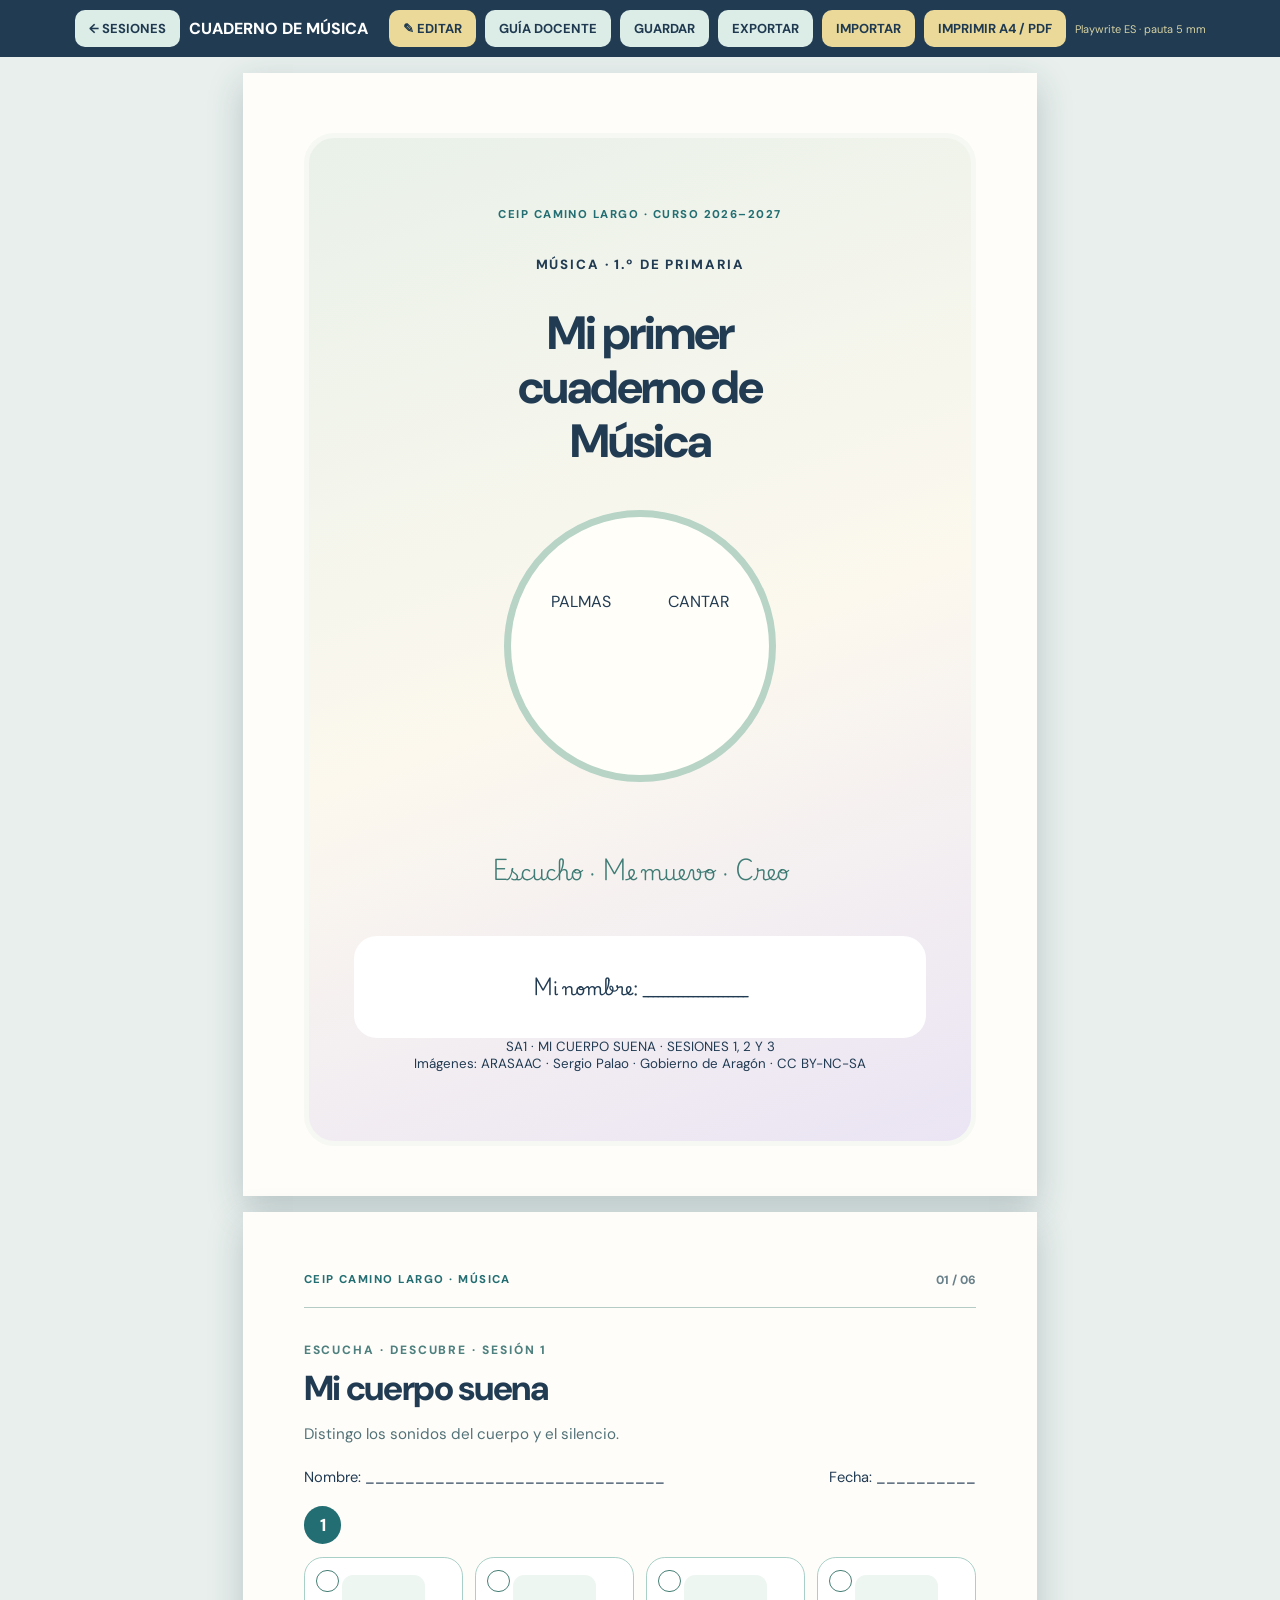
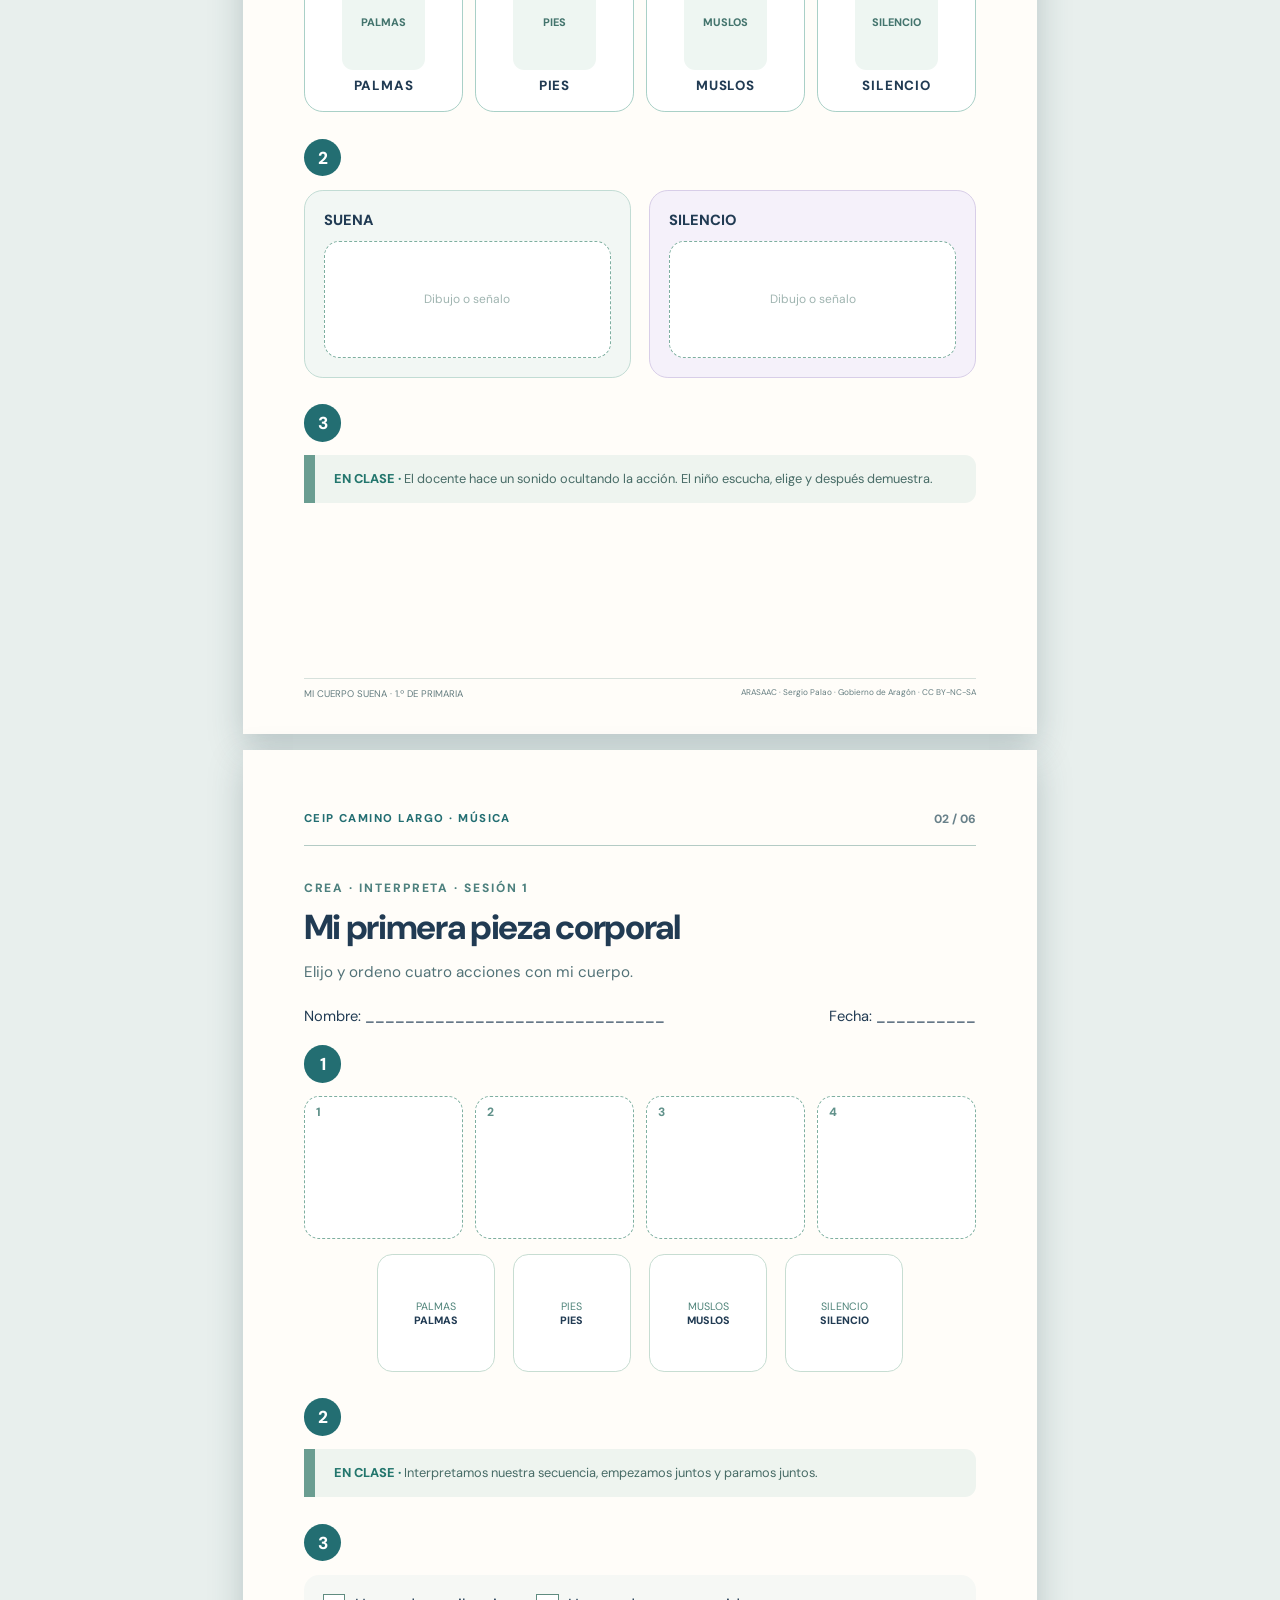
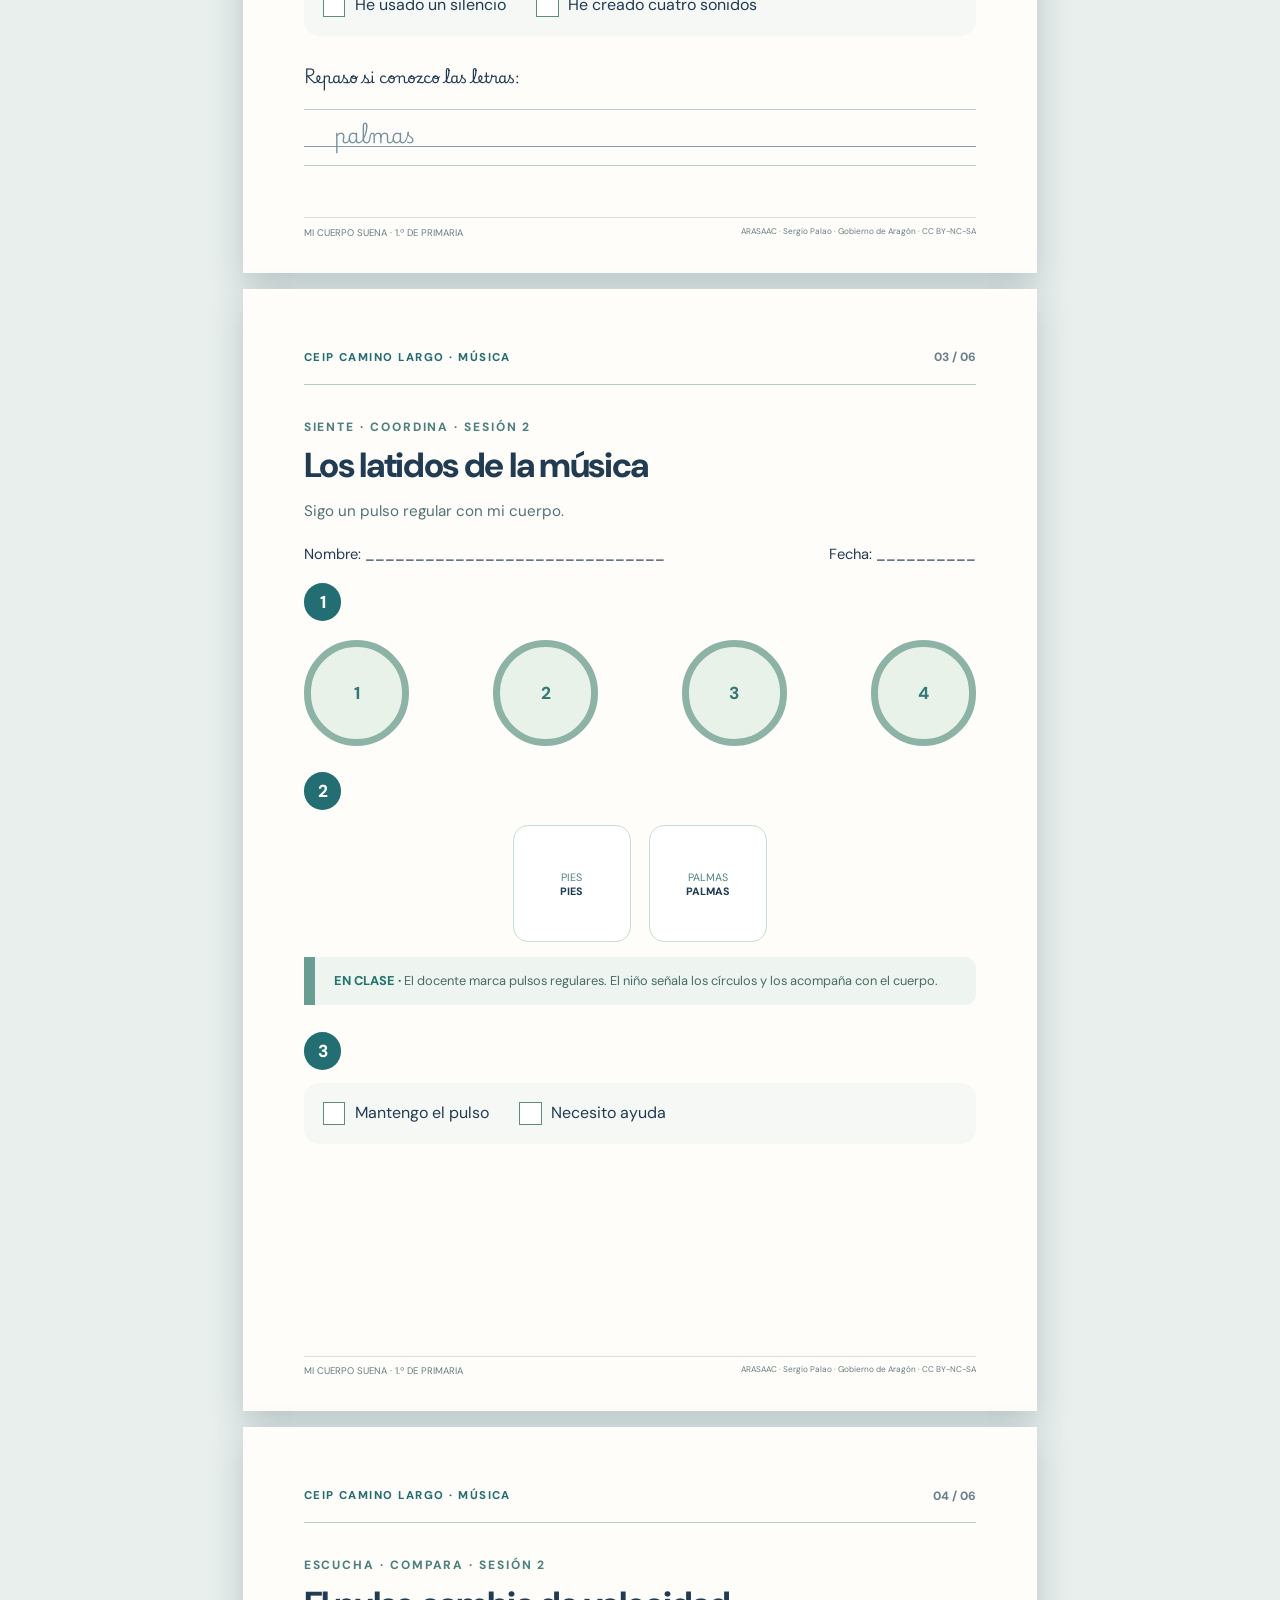
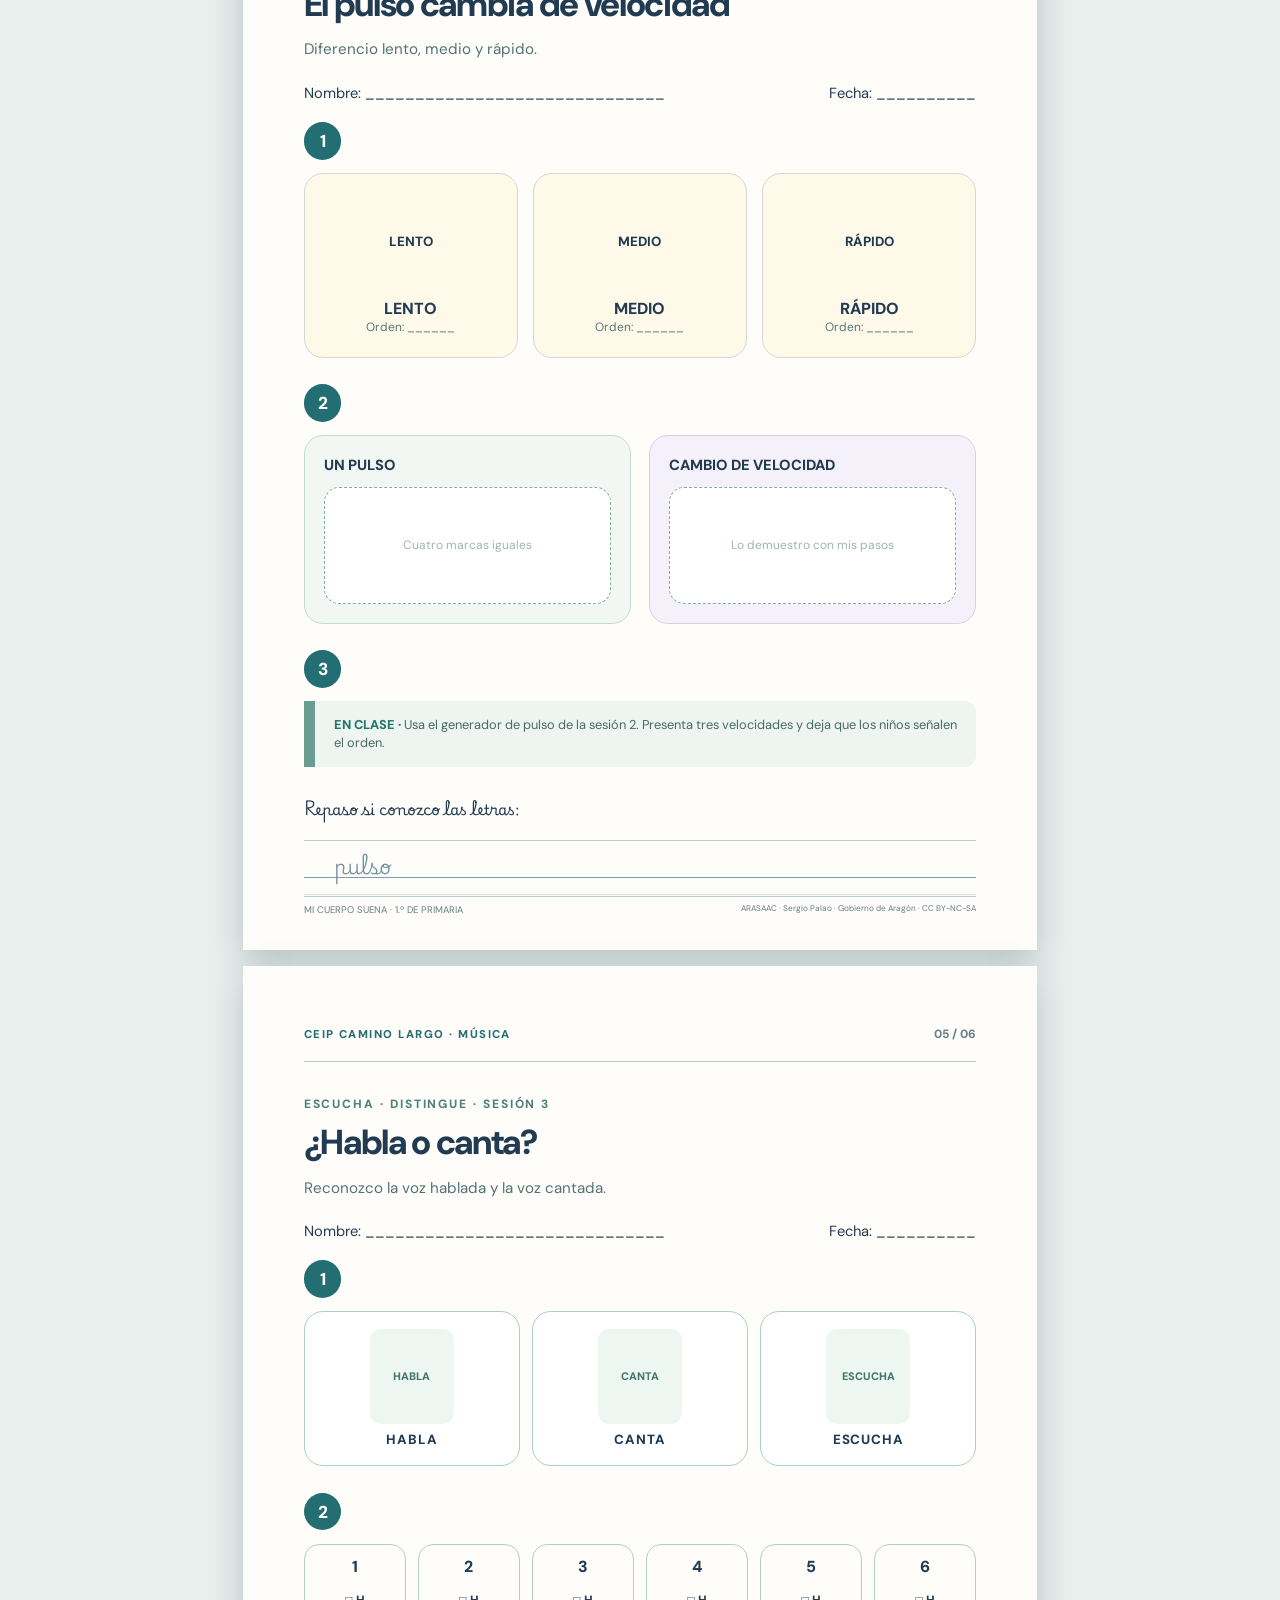
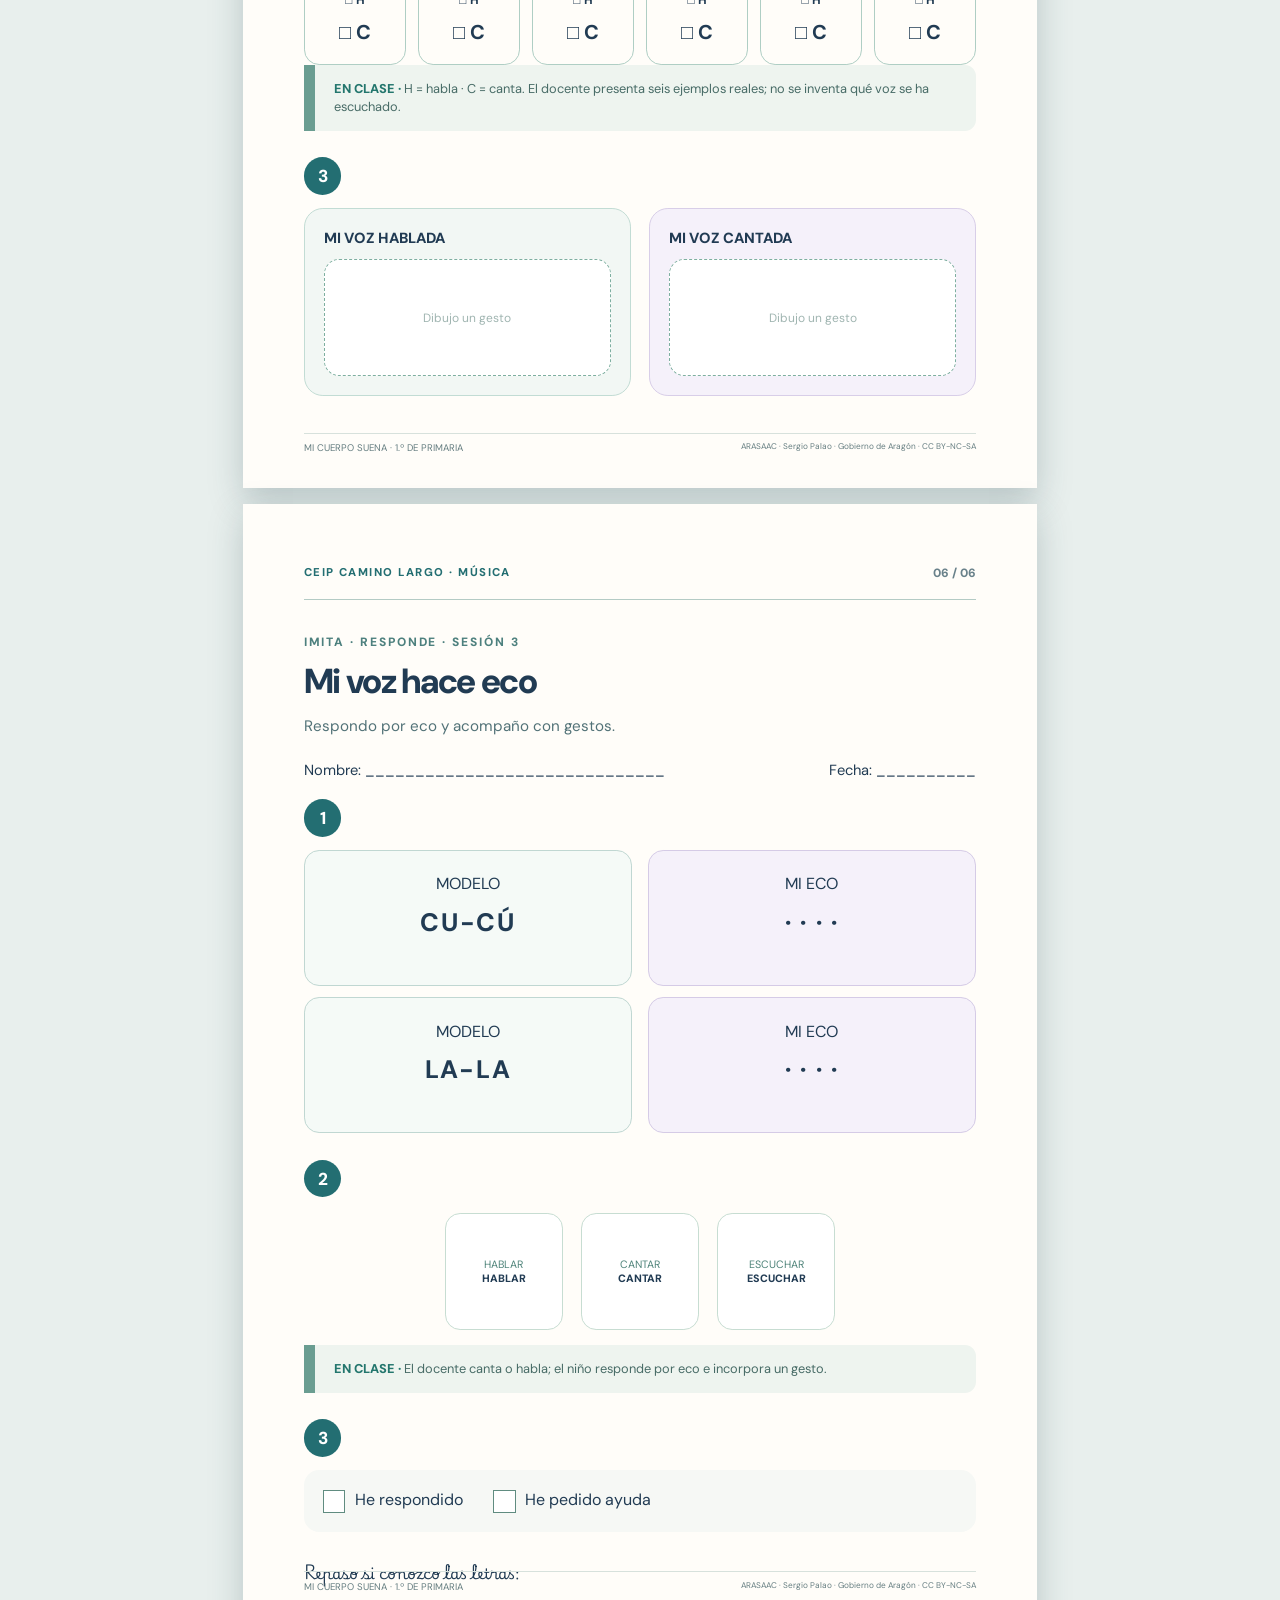
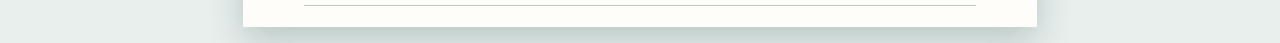
==== commit 2bf411ae: "feat(cuaderno): nueva edición pedagógica y editorial con misiones musicales y pictogramas ARASAAC" ====
--- a/cuaderno/index.html
+++ b/cuaderno/index.html
@@ -1,12 +1,117 @@
-<!doctype html><html lang="es"><head><meta charset="utf-8"><meta name="viewport" content="width=device-width,initial-scale=1"><title>Cuaderno editable de Música · 1.º Primaria</title>
-<link rel="preconnect" href="https://fonts.googleapis.com"><link rel="preconnect" href="https://fonts.gstatic.com" crossorigin><link href="https://fonts.googleapis.com/css2?family=Playwrite+ES:wght@100;200;300;400&display=swap" rel="stylesheet"><style>@page{size:A4 portrait;margin:0}*{box-sizing:border-box}body{margin:0;background:#e8f0ee;color:#273e59;font-family:"Trebuchet MS",Arial,sans-serif}.toolbar{background:#283e59;color:#fff;position:sticky;top:0;z-index:9;display:flex;align-items:center;justify-content:center;gap:9px;padding:10px;flex-wrap:wrap}.toolbar button,.toolbar a{border:0;border-radius:11px;background:#f8d67f;color:#253a56;text-decoration:none;padding:11px 16px;font-weight:900;cursor:pointer;font:900 15px Arial}.toolbar small{font-size:12px}.page{width:210mm;height:297mm;padding:15mm 16mm 19mm;margin:15px auto;background:white;box-shadow:0 7px 25px #3f595729;position:relative;overflow:hidden;break-after:page;page-break-after:always}.cover{height:100%;background:linear-gradient(140deg,#fff7e4,#e4f4ee);border-radius:20mm;display:flex;flex-direction:column;align-items:center;justify-content:center;text-align:center;gap:13mm}.cover h1{font-size:42pt;line-height:1.18;margin:0}.cover p{font-size:17pt}.coverart{font-size:47pt}.ey{font-size:13pt;font-weight:900;color:#237c7a;letter-spacing:.05em}.header{margin:-15mm -16mm 8mm;background:#e3f3ec;padding:15mm 16mm 9mm}.header h1{font-size:24pt;margin:4mm 0 0}.name{margin-bottom:9mm;font-size:12pt}h2{display:flex;align-items:center;gap:3mm;font-size:14pt;margin:9mm 0 5mm;line-height:1.3}.number{width:11mm;height:11mm;flex:none;display:inline-grid;place-items:center;background:#268780;color:#fff;border-radius:50%;font-size:12pt}.choices{display:grid;gap:3mm;margin:4mm 0}.choices.four{grid-template-columns:repeat(4,1fr)}.choices.three{grid-template-columns:repeat(3,1fr)}.choices div{border:2px solid #d4e8df;border-radius:5mm;background:#fffaf0;min-height:39mm;text-align:center;display:flex;align-items:center;justify-content:center;flex-direction:column;gap:2mm;font-size:31pt}.choices small{font-size:10pt;font-weight:900}.checks{background:#eef8f2;border-radius:4mm;margin:5mm 0;padding:5mm;font-size:14pt;line-height:2}.slots{display:grid;grid-template-columns:repeat(4,1fr);gap:3mm;margin:5mm 0}.slots div{height:41mm;border:2px solid #a9c9c0;border-radius:4mm;text-align:center;padding:4mm;font-size:14pt;color:#52847d}.hint{background:#fff0c9;padding:5mm;border-radius:5mm;font-size:12pt}.paths{display:grid;gap:4mm}.paths div{border:2px solid #d3e5dc;background:#eff8f3;border-radius:5mm;text-align:center;padding:6mm;font-size:20pt}.echo{display:grid;grid-template-columns:1fr 1fr;gap:4mm;margin:3mm 0}.echo div{padding:5mm;text-align:center;background:#f1f7f4;border-radius:5mm;font-weight:bold}.echo div:nth-child(2){background:#f1ebfa}.echo strong{display:block;font-size:21pt;margin-top:4mm}.modelHeading{margin-top:8mm;font-size:12pt;font-weight:900}.ruling{height:15mm;position:relative;margin-top:6mm;background:linear-gradient(to bottom,#b2c8d4 0 .2mm,transparent .2mm 4.9mm,#86a7bc 4.9mm 5.1mm,transparent 5.1mm 9.9mm,#86a7bc 9.9mm 10.1mm,transparent 10.1mm 14.8mm,#b2c8d4 14.8mm 15mm)}.model{position:absolute;bottom:4.8mm;left:8mm;color:#94aab9;font:400 17pt "Playwrite ES",cursive}.foot{position:absolute;bottom:9mm;left:16mm;right:16mm;border-top:1px solid #d6e3df;color:#788a94;padding-top:2mm;font-size:9pt}.page .editable{font-family:"Playwrite ES",cursive;font-weight:400;font-feature-settings:"calt" 1,"liga" 1}.page .header .ey{font-size:10pt}.page h2 .editable{font-size:12pt;line-height:1.55}.page .model{font-size:17pt;line-height:1.4}.editable[contenteditable=true]{outline:2px dashed #b58223;outline-offset:3px;background:#fff6db;min-width:1ch}.editNote{display:none;position:fixed;top:65px;left:50%;transform:translateX(-50%);z-index:10;border-radius:9px;padding:8px 14px;background:#fff5c8;color:#583d13;font-size:14px;box-shadow:0 3px 20px #0003}.editNote.visible{display:block}@media(max-width:800px){.page{zoom:.72;margin:8px auto}}@media print{.toolbar,.editNote{display:none!important}body{background:#fff}.page{margin:0;box-shadow:none;zoom:1!important}.editable{outline:0!important;background:transparent!important}}</style></head><body><nav class="toolbar"><a href="../">← Sesiones</a><strong>📘 Cuaderno · Sesiones 1–3</strong><button id="edit">✏️ EDITAR TEXTOS</button><button id="save">💾 GUARDAR</button><button id="export">⬇ EXPORTAR EDICIÓN</button><label style="cursor:pointer;background:#dce9e6;padding:11px;border-radius:9px;color:#263e56;font-weight:900">⬆ IMPORTAR<input id="import" type="file" accept=".json,application/json" hidden></label><button id="print">🖨 IMPRIMIR / PDF</button><small>A4 · 100 % · 5 mm</small></nav><div class="editNote" id="note">Haz clic en las palabras resaltadas para modificarlas. Después pulsa GUARDAR.</div><main id="pages"><section class="page"><div class="cover"><div class="ey">CEIP CAMINO LARGO · 1.º PRIMARIA</div><h1>MI PRIMER<br>CUADERNO DE<br>MÚSICA</h1><div class="coverart">👏 👣 🎶</div><p>Escucho · Sigo el pulso · Canto · Creo</p><p>Nombre: __________________________</p><p>Grupo: ___________</p></div></section><section class="page"><div class="header"><div class="ey"><span class="editable" data-key="p0_subtitle" contenteditable="false">Sesión 1 · Escuchamos sonidos</span></div><h1><span class="editable" data-key="p0_title" contenteditable="false">Mi cuerpo suena</span></h1></div><div class="name">Nombre: ________________________________________</div><h2><b class="number">1</b> <span class="editable" data-key="p0_task1" contenteditable="false">Escucha. Rodea el sonido que hace el docente.</span></h2><div class="choices four"><div>👏<small>PALMAS</small></div><div>👣<small>PIES</small></div><div>🦵<small>MUSLOS</small></div><div>🤫<small>SILENCIO</small></div></div><h2><b class="number">2</b> <span class="editable" data-key="p0_task2" contenteditable="false">Escucha otra vez. Marca lo que oigas.</span></h2><div class="checks">□ Palmas　 □ Pies　 □ Muslos　 □ Silencio</div><h2><b class="number">3</b> <span class="editable" data-key="p0_task3" contenteditable="false">Haz un sonido. ¿Tu compañero lo reconoce?</span></h2><div class="hint">👂 Escuchar y reconocer es más importante que escribir.</div><div class="foot">CEIP Camino Largo · SA1 · Sesión 1 · Ficha 1</div></section><section class="page"><div class="header"><div class="ey"><span class="editable" data-key="p1_subtitle" contenteditable="false">Sesión 1 · Sonidos y silencio</span></div><h1><span class="editable" data-key="p1_title" contenteditable="false">Creamos con el cuerpo</span></h1></div><div class="name">Nombre: ________________________________________</div><h2><b class="number">1</b> <span class="editable" data-key="p1_task1" contenteditable="false">Elige cuatro sonidos y dibuja una secuencia.</span></h2><div class="slots"><div>1</div><div>2</div><div>3</div><div>4</div></div><h2><b class="number">2</b> <span class="editable" data-key="p1_task2" contenteditable="false">Interpreta tu secuencia con el cuerpo.</span></h2><div class="hint">👏 👣 🦵 🤫 Puedes utilizar un gesto para el silencio.</div><h2><b class="number">3</b> <span class="editable" data-key="p1_task3" contenteditable="false">¿Has dejado algún silencio?</span></h2><div class="checks">□ Sí　　　 □ No</div><div class="modelHeading">Repasa o copia la palabra modelo:</div><div class="ruling"><span class="model editable" data-key="p1_word" contenteditable="false">palmas</span></div><div class="foot">CEIP Camino Largo · SA1 · Sesión 1 · Ficha 2</div></section><section class="page"><div class="header"><div class="ey"><span class="editable" data-key="p2_subtitle" contenteditable="false">Sesión 2 · Pulsos regulares</span></div><h1><span class="editable" data-key="p2_title" contenteditable="false">Mi cuerpo tiene pulso</span></h1></div><div class="name">Nombre: ________________________________________</div><h2><b class="number">1</b> <span class="editable" data-key="p2_task1" contenteditable="false">Sigue los cuatro latidos con el dedo.</span></h2><div class="choices four"><div>❤️</div><div>❤️</div><div>❤️</div><div>❤️</div></div><h2><b class="number">2</b> <span class="editable" data-key="p2_task2" contenteditable="false">Da un paso por cada latido de la música.</span></h2><div class="choices four"><div>👣</div><div>👣</div><div>👣</div><div>👣</div></div><h2><b class="number">3</b> <span class="editable" data-key="p2_task3" contenteditable="false">¿Has mantenido un pulso regular?</span></h2><div class="checks">□ Sí　　　 □ Lo intento</div><div class="foot">CEIP Camino Largo · SA1 · Sesión 2 · Ficha 1</div></section><section class="page"><div class="header"><div class="ey"><span class="editable" data-key="p3_subtitle" contenteditable="false">Sesión 2 · Velocidad del pulso</span></div><h1><span class="editable" data-key="p3_title" contenteditable="false">Lento, medio y rápido</span></h1></div><div class="name">Nombre: ________________________________________</div><h2><b class="number">1</b> <span class="editable" data-key="p3_task1" contenteditable="false">Escucha. Numera lento, medio y rápido.</span></h2><div class="choices three"><div>🐢<small>LENTO</small></div><div>🚶<small>MEDIO</small></div><div>🐇<small>RÁPIDO</small></div></div><h2><b class="number">2</b> <span class="editable" data-key="p3_task2" contenteditable="false">Rodea el camino que tiene un pulso regular.</span></h2><div class="paths"><div>●　●　●　●　●</div><div>● ●　　 ● ●　　●</div></div><h2><b class="number">3</b> <span class="editable" data-key="p3_task3" contenteditable="false">Repasa la palabra.</span></h2><div class="hint">🎵 Cada marca puede representar un pulso.</div><div class="modelHeading">Repasa o copia la palabra modelo:</div><div class="ruling"><span class="model editable" data-key="p3_word" contenteditable="false">pulso</span></div><div class="foot">CEIP Camino Largo · SA1 · Sesión 2 · Ficha 2</div></section><section class="page"><div class="header"><div class="ey"><span class="editable" data-key="p4_subtitle" contenteditable="false">Sesión 3 · La voz como instrumento</span></div><h1><span class="editable" data-key="p4_title" contenteditable="false">Mi voz habla y canta</span></h1></div><div class="name">Nombre: ________________________________________</div><h2><b class="number">1</b> <span class="editable" data-key="p4_task1" contenteditable="false">Escucha. ¿Habla o canta?</span></h2><div class="choices three"><div>💬<small>HABLA</small></div><div>🎵<small>CANTA</small></div><div>👂<small>ESCUCHA</small></div></div><h2><b class="number">2</b> <span class="editable" data-key="p4_task2" contenteditable="false">Clasifica los sonidos que escuchas.</span></h2><div class="slots"><div>1<br>💬 / 🎵</div><div>2<br>💬 / 🎵</div><div>3<br>💬 / 🎵</div><div>4<br>💬 / 🎵</div></div><div class="checks">5: □ Habla □ Canta　　　 6: □ Habla □ Canta</div><h2><b class="number">3</b> <span class="editable" data-key="p4_task3" contenteditable="false">Di una palabra y después cántala.</span></h2><div class="hint">🎤 La demostración oral es la evidencia principal.</div><div class="foot">CEIP Camino Largo · SA1 · Sesión 3 · Ficha 1</div></section><section class="page"><div class="header"><div class="ey"><span class="editable" data-key="p5_subtitle" contenteditable="false">Sesión 3 · Escucho e imito</span></div><h1><span class="editable" data-key="p5_title" contenteditable="false">El eco de mi voz</span></h1></div><div class="name">Nombre: ________________________________________</div><h2><b class="number">1</b> <span class="editable" data-key="p5_task1" contenteditable="false">Escucha un eco y responde con tu voz.</span></h2><div class="echo"><div>🐦 MODELO<strong>CU-CÚ</strong></div><div>🎤 RESPUESTA<strong>________</strong></div></div><div class="echo"><div>🎵 MODELO<strong>LA-LA</strong></div><div>🎤 RESPUESTA<strong>________</strong></div></div><h2><b class="number">2</b> <span class="editable" data-key="p5_task2" contenteditable="false">Prueba a hablar y a cantar.</span></h2><div class="checks">□ He hablado　　　 □ He cantado</div><h2><b class="number">3</b> <span class="editable" data-key="p5_task3" contenteditable="false">Repasa la palabra.</span></h2><div class="hint">💡 Puedes responder con gesto, voz o imitación guiada.</div><div class="modelHeading">Repasa o copia la palabra modelo:</div><div class="ruling"><span class="model editable" data-key="p5_word" contenteditable="false">voz</span></div><div class="foot">CEIP Camino Largo · SA1 · Sesión 3 · Ficha 2</div></section></main>
+<!doctype html>
+<html lang="es"><head><meta charset="UTF-8"><meta name="viewport" content="width=device-width,initial-scale=1">
+<title>Mi cuaderno de Música · 1.º Primaria · Edición de aula</title>
+<link rel="preconnect" href="https://fonts.googleapis.com"><link rel="preconnect" href="https://fonts.gstatic.com" crossorigin>
+<link href="https://fonts.googleapis.com/css2?family=Playwrite+ES:wght@300;400&family=DM+Sans:wght@400;500;600;700;800&display=swap" rel="stylesheet">
+<style>
+@page{size:A4 portrait;margin:0}
+:root{--ink:#213b53;--muted:#647d88;--aqua:#236e72;--sage:#e5eee6;--sage-dark:#689b92;--lav:#e6e0f2;--violet:#765aa5;--sand:#fff5de;--gold:#d2a54d;--line:#cbdad8;--paper:#fffdf9}
+*{box-sizing:border-box}body{margin:0;background:#e8efed;font-family:"DM Sans",Arial,sans-serif;color:var(--ink)}
+nav.tools{position:sticky;top:0;z-index:30;background:#203b52;color:white;padding:10px 16px;display:flex;align-items:center;justify-content:center;gap:9px;flex-wrap:wrap}
+nav.tools button,nav.tools a,.action{border:0;border-radius:10px;background:#ebd99a;color:#1f3a50;padding:10px 14px;font:700 13px "DM Sans",sans-serif;text-decoration:none;cursor:pointer}nav.tools .secondary{background:#dcece7}nav.tools .on{outline:3px solid #fff}nav.tools .brand{font-weight:800;margin-right:12px}
+nav.tools small{font-size:11px;opacity:.85}.sheet{width:210mm;height:297mm;position:relative;margin:16px auto;background:var(--paper);padding:16mm 16mm 13mm;box-shadow:0 12px 32px #2d4b5440;overflow:hidden;break-after:page;page-break-after:always}
+.page-header{display:flex;align-items:center;justify-content:space-between;margin-bottom:9mm;padding-bottom:5mm;border-bottom:1px solid #b4cbc5}.school{font-weight:800;letter-spacing:.13em;text-transform:uppercase;color:var(--aqua);font-size:8.5pt}.folio{font-size:9pt;font-weight:800;color:#69818a}
+.chapter{font-size:9pt;color:#4d807e;letter-spacing:.16em;text-transform:uppercase;font-weight:800;margin:2mm 0 3mm}
+h1,h2,h3,p{margin:0}.title{font-size:26pt;line-height:1.17;font-weight:800;letter-spacing:-.038em;max-width:165mm}
+.subtitle{font-size:11.4pt;color:#527277;margin:4mm 0 5mm;line-height:1.3}
+.schoolhand,.task-label{font-family:"Playwrite ES",cursive;font-weight:400}.task-label{font-size:11.5pt;line-height:1.8}
+.name{font-size:11pt;margin:6mm 0 5mm;display:flex;justify-content:space-between}
+.task{margin:0 0 7mm}.task-head{display:flex;align-items:center;gap:3mm;margin-bottom:3.5mm;min-height:10mm}.task-n{width:10mm;height:10mm;border-radius:50%;display:grid;place-items:center;background:var(--aqua);color:white;font-size:13pt;font-weight:800;flex:none}
+.task small.prompt{font-size:9pt;color:var(--muted)}
+.pic-grid{display:grid;grid-template-columns:repeat(4,1fr);gap:3mm}.pic-grid.three{grid-template-columns:repeat(3,1fr)}
+.pic{background:white;border:1.5px solid #a9d0c7;border-radius:5mm;min-height:41mm;padding:3mm;display:flex;align-items:center;justify-content:center;flex-direction:column;gap:2mm;position:relative}
+.pic img{display:block;width:22mm;height:25mm;object-fit:contain}.pic .fallback{width:22mm;height:25mm;display:grid;place-items:center;text-align:center;color:#43746d;font-size:8.2pt;background:#eef6f2;border-radius:3mm;font-weight:800}
+.pic-name{font:800 10pt "DM Sans",sans-serif;letter-spacing:.06em;text-transform:uppercase}
+.select-circle{border:1.3px solid #467f75;border-radius:50%;height:6mm;width:6mm;position:absolute;left:3mm;top:3mm;background:white}
+.teacher-cue{background:#eef4ef;border-left:3mm solid #6a9d91;padding:4mm 5mm;border-radius:0 3mm 3mm 0;color:#476b66;font-size:9.6pt;line-height:1.4}
+.teacher-cue::before{content:"EN CLASE  ·  ";font-weight:800;color:#23766d}
+.panels{display:grid;grid-template-columns:1fr 1fr;gap:5mm}.panel{background:#f2f7f4;border:1.2px solid #c2dcd4;border-radius:5mm;padding:5mm;min-height:39mm}
+.panel.lav{background:#f5f1fa;border-color:#d8cee8}.panel-title{font-weight:800;font-size:11pt;margin-bottom:3mm}
+.blankbox{border:1.4px dashed #7eafa0;border-radius:4mm;background:white;min-height:31mm;display:flex;align-items:center;justify-content:center;color:#a0b5b1;font-size:9pt}
+.four-boxes{display:grid;grid-template-columns:repeat(4,1fr);gap:3mm}.four-boxes .blankbox{height:38mm;position:relative;padding-top:4mm}.four-boxes .blankbox::before{content:attr(data-number);position:absolute;top:2mm;left:3mm;color:#60918a;font-weight:800}
+.icon-line{display:flex;align-items:center;justify-content:center;gap:5mm;margin:4mm auto}.tiny-pic{display:flex;align-items:center;justify-content:center;border:1.5px solid #c7ddd2;border-radius:4mm;background:#fff;padding:3mm;min-width:31mm;height:31mm;flex-direction:column}.tiny-pic img{width:21mm;height:21mm;object-fit:contain}.tiny-pic .fallback{font-size:8pt;color:#4e8379}.tiny-pic span:last-child{font-size:8pt;font-weight:800}
+.line-pulse{display:flex;justify-content:space-between;align-items:center;margin:5mm 0}.pulse-circle{width:28mm;height:28mm;border-radius:50%;border:2mm solid #8db2a6;background:#e9f2e9;display:grid;place-items:center;font-size:13pt;color:#337a76;font-weight:800}
+.rate-box{display:grid;grid-template-columns:repeat(3,1fr);gap:4mm}.rate-card{border:1.5px solid #d5d8cf;border-radius:5mm;min-height:49mm;text-align:center;padding:3mm;background:#fff9e9}.rate-card .pic-image{display:flex;align-items:center;justify-content:center;height:30mm}.rate-card img{height:30mm;width:32mm;object-fit:contain}.rate-card .fallback{font-size:10pt;font-weight:800}.rate-name{font-size:12pt;font-weight:800}.rate-line{font-size:9pt;color:#537a75}
+.mark-choice{display:flex;align-items:center;gap:8mm;background:#f6f8f5;border-radius:4mm;padding:5mm;margin:3mm 0;font-size:12pt}.mark-choice span{border:1.5px solid #608c80;width:6mm;height:6mm;display:inline-block;margin-right:1.5mm;vertical-align:middle;background:white}
+.soundrow{display:grid;grid-template-columns:repeat(6,1fr);gap:3mm}.soundrow .numbered{border:1.5px solid #afcec4;border-radius:4mm;min-height:32mm;padding:3mm;text-align:center;font-weight:800}.soundrow .numbered div{font-size:9pt;margin-top:4mm}.soundrow .numbered strong{font-size:15pt;display:block;margin-top:3mm}
+.speech{display:grid;grid-template-columns:1fr 1fr;gap:4mm;margin:3mm 0}.speech>div{text-align:center;border:1px solid #c0d7d2;border-radius:4mm;background:#f5faf7;min-height:36mm;padding:6mm}.speech>div:nth-child(2){background:#f5f1fa;border-color:#d5cbe6}.speech strong{display:block;font-size:19pt;font-weight:800;letter-spacing:.07em;margin-top:3mm}
+.note-ruling{position:relative;width:100%;height:15mm;margin-top:5mm;background:linear-gradient(to bottom,#b7cbd1 0 .2mm,transparent .2mm 4.9mm,#7c9eb1 4.9mm 5.1mm,transparent 5.1mm 9.9mm,#7c9eb1 9.9mm 10.1mm,transparent 10.1mm 14.8mm,#b7cbd1 14.8mm 15mm)}
+.word-model{position:absolute;left:8mm;bottom:4.7mm;color:#7392a0;font:300 15pt "Playwrite ES",cursive;line-height:1.45}
+.write-label{margin-top:4mm;font:400 11pt "Playwrite ES",cursive}
+.footer{position:absolute;bottom:9mm;left:16mm;right:16mm;border-top:1px solid #d7e1dc;padding-top:2mm;display:flex;justify-content:space-between;gap:4mm;color:#667e81;font-size:7.2pt}
+.copyright{font-size:6.2pt}
+.cover{height:100%;background:linear-gradient(160deg,#e9f1e9 0%,#fcf8ee 53%,#eae4f4 100%);border:1.5mm solid #f6f8f3;border-radius:8mm;padding:12mm;display:flex;align-items:center;justify-content:center;flex-direction:column;text-align:center}
+.cover .bigcircle{height:72mm;width:72mm;border-radius:50%;background:#fffef8;border:2mm solid #b7d4c7;display:flex;align-items:center;justify-content:center;gap:2mm;margin:11mm 0}.cover .bigcircle .mini{width:29mm;height:29mm}.cover .bigcircle img{height:27mm;width:27mm;object-fit:contain}.cover .bigcircle .fallback{font-size:9pt}.cover .cover-title{font-size:35pt;font-weight:800;line-height:1.15;letter-spacing:-.045em}.cover .cover-script{font:300 16pt "Playwrite ES",cursive;color:#3f7c75;margin-top:7mm}.cover .course{font-size:10pt;text-transform:uppercase;letter-spacing:.14em;margin:9mm 0;font-weight:800}
+.cover .child{background:#fff;width:100%;padding:9mm;border-radius:6mm;margin-top:12mm;font:400 13pt "Playwrite ES",cursive}
+.editor{position:fixed;z-index:45;right:12px;top:70px;width:min(405px,95vw);max-height:calc(100vh - 82px);overflow:auto;background:#fff;box-shadow:0 20px 70px #14334366;border-radius:14px;padding:16px;display:none;border:2px solid #aad0c3}
+.editor.open{display:block}.editor h2{font-size:21px;margin-bottom:8px}.editor label{display:block;font-size:12px;font-weight:800;margin:10px 0}.editor input,.editor select{width:100%;padding:10px;border:1px solid #b6cdc7;border-radius:7px;margin-top:5px;font:inherit}.editor .row{display:flex;gap:8px;flex-wrap:wrap}.editor button{padding:8px 11px;border:0;background:#dcece4;border-radius:8px;cursor:pointer;font-weight:800}
+.editor .note{background:#fff2d1;padding:9px;border-radius:7px;font-size:12px;line-height:1.4}.editor .subnote{font-size:11px;color:#5b7276}
+.editable{display:inline}.editing .editable{outline:1.5px dashed #cf9c46;outline-offset:2px;background:#fff9e9;cursor:text}
+.teacher-modal{position:fixed;inset:0;z-index:50;display:none;background:#132f43aa;align-items:center;justify-content:center;padding:15px}.teacher-modal.show{display:flex}.teacher-card{width:min(840px,96vw);max-height:92vh;overflow:auto;background:white;border-radius:20px;padding:24px;line-height:1.55}.teacher-card h2{margin-bottom:12px}.teacher-card ul{margin:6px 0 14px}
+.status{font-size:12px;color:#f7edb2}
+@media(max-width:850px){.sheet{zoom:.72;margin:12px auto}.tools{justify-content:flex-start}}
+@media print{body{background:#fff}nav.tools,.editor,.teacher-modal{display:none!important}.sheet{margin:0;box-shadow:none;zoom:1!important}.editing .editable{outline:none!important;background:transparent!important}.sheet:last-child{break-after:auto}}
+</style></head><body>
+<nav class="tools"><a href="../" class="secondary">← SESIONES</a><strong class="brand">CUADERNO DE MÚSICA</strong><button id="editBtn">✎ EDITAR</button><button id="teacherBtn" class="secondary">GUÍA DOCENTE</button><button id="saveBtn" class="secondary">GUARDAR</button><button id="exportBtn" class="secondary">EXPORTAR</button><label class="action" style="cursor:pointer">IMPORTAR <input type="file" id="importFile" accept="application/json" hidden></label><button id="printBtn">IMPRIMIR A4 / PDF</button><small class="status" id="status">Playwrite ES · pauta 5 mm</small></nav>
+<main id="book"></main>
+<aside class="editor" id="editor"><div style="display:flex;align-items:center;justify-content:space-between"><h2>Editor docente</h2><button id="closeEdit">CERRAR</button></div>
+<p class="note">Modifica consignas, títulos, palabras modelo y términos de búsqueda de pictogramas ARASAAC. No alteres la pauta de 5 mm. Imprime al 100 % y comprueba una regla.</p>
+<label>Página<select id="editPage"></select></label><label>Campo<select id="editField"></select></label><label>Texto o palabra clave<input id="editValue" maxlength="240"></label><div class="row"><button id="apply">APLICAR</button><button id="resetPage">RESTABLECER PÁGINA</button></div><p class="subnote">Los cambios se guardan en este navegador. Exporta un archivo JSON si quieres llevarlos a otro ordenador.</p>
+</aside>
+<div class="teacher-modal" id="teacherModal" role="dialog" aria-modal="true" aria-label="Guía del docente"><div class="teacher-card"><button id="closeTeacher" class="action" style="float:right">CERRAR</button><h2>Guía de uso y evaluación</h2><p><b>Propósito:</b> el cuaderno registra experiencias musicales realizadas antes con el cuerpo y la voz; no sustituye la sesión práctica ni se emplea como prueba exclusivamente escrita.</p>
+<p><b>Sesión 1:</b> escucha de palmas, pies, muslos y silencio; imitación y creación de un patrón de cuatro acciones. Observar si identifica sonidos y produce una secuencia propia.</p>
+<p><b>Sesión 2:</b> pulsación regular, contraste entre lento/medio/rápido y respuesta corporal. Las figuras y los caminos son apoyo visual; el criterio decisivo es seguir el pulso de forma audible o corporal.</p>
+<p><b>Sesión 3:</b> exploración de voz hablada/cantada, eco vocal y gesto. El repertorio propio de la sesión web puede usarse como modelo de escucha. No exigir escritura de letras que aún no se hayan trabajado en Lengua.</p>
+<p><b>Registro:</b> usar la escala del documento oficial A (autonomía), B (recordatorio), C (modelado continuo) y NO (evidencia insuficiente), acompañada de observaciones de ayuda; esta pauta no equivale automáticamente a una nota.</p>
+<p><b>Secuencia didáctica:</b> modelar → practicar juntos → decidir/interpretar → registrar. Una ficha puede dividirse en varias microactividades y no es obligatorio realizar todas durante los 35 minutos efectivos.</p>
+<p><b>Accesibilidad:</b> consignas antes del audio, señales visibles, posibilidad de movimientos sentados, apoyo gestual, espacio amplio y elección de la forma de responder.</p>
+<p><b>Imágenes ARASAAC:</b> los pictogramas se recuperan en línea desde el catálogo oficial cuando hay conexión. Comprueba que se vean antes de imprimir; en caso contrario la ficha muestra etiquetas de texto, no imágenes inventadas.</p>
+<p><b>Fuentes:</b> programación de Música del centro; catálogo ARASAAC; tipografía Playwrite ES (Google Fonts).</p>
+<p><b>Créditos:</b> Pictogramas de Sergio Palao para ARASAAC; propiedad del Gobierno de Aragón. Licencia CC BY-NC-SA. Los materiales que los incorporen se comparten con esta licencia para fines no comerciales.</p>
+</div></div>
 <script>
-const key="musica_cuaderno_sesiones123_textos_v1";const fields=()=>Array.from(document.querySelectorAll("[data-key]"));const store=()=>Object.fromEntries(fields().map(el=>[el.dataset.key,el.textContent.trim()]));let editing=false;
-function apply(obj){fields().forEach(el=>{if(Object.prototype.hasOwnProperty.call(obj,el.dataset.key)&&typeof obj[el.dataset.key]==="string")el.textContent=obj[el.dataset.key].slice(0,220)})}
-try{apply(JSON.parse(localStorage.getItem(key)||"{}"))}catch(e){}
-document.getElementById("edit").onclick=()=>{editing=!editing;fields().forEach(el=>el.contentEditable=editing?"true":"false");document.getElementById("note").classList.toggle("visible",editing);document.getElementById("edit").textContent=editing?"✓ TERMINAR EDICIÓN":"✏️ EDITAR TEXTOS"};
-document.getElementById("save").onclick=()=>{try{localStorage.setItem(key,JSON.stringify(store()));alert("Edición guardada en este navegador.")}catch(e){alert("No se ha podido guardar; exporta la edición.")}};
-document.getElementById("export").onclick=()=>{const blob=new Blob([JSON.stringify({version:1,fields:store()},null,2)],{type:"application/json"}),url=URL.createObjectURL(blob),a=document.createElement("a");a.href=url;a.download="edicion_cuaderno_musica_1_2_3.json";a.click();setTimeout(()=>URL.revokeObjectURL(url),1000)};
-document.getElementById("import").onchange=async e=>{const file=e.target.files[0];if(!file)return;try{const obj=JSON.parse(await file.text());if(obj.version!==1||typeof obj.fields!=="object")throw Error("Formato no válido");apply(obj.fields);localStorage.setItem(key,JSON.stringify(store()));alert("Edición recuperada")}catch(err){alert("No se pudo importar: "+err.message)}};
-document.getElementById("print").onclick=()=>{localStorage.setItem(key,JSON.stringify(store()));window.print()};
+const defaults=[{"session":1,"chapter":"ESCUCHA · DESCUBRE","title":"Mi cuerpo suena","objective":"Distingo los sonidos del cuerpo y el silencio.","tasks":["Escucha. Señala el sonido que reconoces.","¿Qué acciones producen sonido? Rodea.","Demuestra un sonido y un silencio."],"type":"sound","word":""},{"session":1,"chapter":"CREA · INTERPRETA","title":"Mi primera pieza corporal","objective":"Elijo y ordeno cuatro acciones con mi cuerpo.","tasks":["Elige cuatro acciones y dibuja sus símbolos.","Interpreta tu secuencia. Repite una vez.","Señala dónde has colocado el silencio."],"type":"create","word":"palmas"},{"session":2,"chapter":"SIENTE · COORDINA","title":"Los latidos de la música","objective":"Sigo un pulso regular con mi cuerpo.","tasks":["Toca cada círculo cuando escuches un pulso.","Sigue cuatro pulsos con pies o palmas.","¿Has conseguido mantener los latidos?"],"type":"pulse","word":""},{"session":2,"chapter":"ESCUCHA · COMPARA","title":"El pulso cambia de velocidad","objective":"Diferencio lento, medio y rápido.","tasks":["Escucha tres ejemplos. Escribe 1, 2 y 3.","Une el gesto con la velocidad escuchada.","Prueba el pulso y repasa la palabra."],"type":"tempo","word":"pulso"},{"session":3,"chapter":"ESCUCHA · DISTINGUE","title":"¿Habla o canta?","objective":"Reconozco la voz hablada y la voz cantada.","tasks":["Escucha seis voces. Marca cómo suenan.","Explica con un gesto una diferencia.","Prueba tu voz hablada y cantada."],"type":"voice","word":""},{"session":3,"chapter":"IMITA · RESPONDE","title":"Mi voz hace eco","objective":"Respondo por eco y acompaño con gestos.","tasks":["Escucha el modelo. Responde con tu voz.","Elige un gesto para acompañar tu eco.","Repasa la palabra si ya conoces sus letras."],"type":"echo","word":"voz"}];
+const terms={aplaudir:"aplaudir",caminar:"caminar",muslos:"piernas",silencio:"silencio",escuchar:"escuchar",hablar:"hablar",cantar:"cantar",tortuga:"tortuga",andar:"andar",correr:"correr"};
+const picCache={};let doc=JSON.parse(JSON.stringify(defaults));let edits={};let pageIndex=0,editing=false;
+try{const raw=JSON.parse(localStorage.getItem("musica_cuaderno_editorial_v2")||"null");if(raw&&raw.items?.length===6){doc=raw.items;Object.assign(terms,raw.terms||{})}}catch(e){}
+const $=id=>document.getElementById(id);
+const escaped=value=>String(value??"").replace(/&/g,"&amp;").replace(/</g,"&lt;").replace(/>/g,"&gt;").replace(/"/g,"&quot;").replace(/'/g,"&#39;");
+function t(i,k){return '<span class="editable" data-ix="'+i+'" data-field="'+k+'">'+escaped(doc[i][k])+'</span>'}
+function task(i,n,html){return '<section class="task"><div class="task-head"><span class="task-n">'+n+'</span><span class="task-label">'+t(i,"tasks."+ (n-1))+'</span></div>'+html+'</section>'}
+function symbol(key,label,select=true){return '<div class="pic">'+(select?'<span class="select-circle"></span>':'')+'<div data-pictogram="'+key+'" class="pic-content"><div class="fallback">'+escaped(label)+'</div></div><span class="pic-name">'+escaped(label)+'</span></div>'}
+function tiny(key,label){return '<div class="tiny-pic"><div data-pictogram="'+key+'"><div class="fallback">'+escaped(label)+'</div></div><span>'+escaped(label)+'</span></div>'}
+function guide(label){return '<div class="teacher-cue">'+escaped(label)+'</div>'}
+function ruling(i){return '<div class="write-label">Repaso si conozco las letras:</div><div class="note-ruling"><span class="word-model">'+t(i,"word")+'</span></div>'}
+function body(i){switch(doc[i].type){
+case "sound":return task(i,1,'<div class="pic-grid">'+symbol("aplaudir","PALMAS")+symbol("caminar","PIES")+symbol("muslos","MUSLOS")+symbol("silencio","SILENCIO")+'</div>')+task(i,2,'<div class="panels"><div class="panel"><div class="panel-title">SUENA</div><div class="blankbox">Dibujo o señalo</div></div><div class="panel lav"><div class="panel-title">SILENCIO</div><div class="blankbox">Dibujo o señalo</div></div></div>')+task(i,3,guide("El docente hace un sonido ocultando la acción. El niño escucha, elige y después demuestra."));
+case "create":return task(i,1,'<div class="four-boxes">'+[1,2,3,4].map(n=>'<div data-number="'+n+'" class="blankbox"></div>').join("")+'</div><div class="icon-line">'+tiny("aplaudir","PALMAS")+tiny("caminar","PIES")+tiny("muslos","MUSLOS")+tiny("silencio","SILENCIO")+'</div>')+task(i,2,guide("Interpretamos nuestra secuencia, empezamos juntos y paramos juntos."))+task(i,3,'<div class="mark-choice"><div><span></span> He usado un silencio</div><div><span></span> He creado cuatro sonidos</div></div>')+ruling(i);
+case "pulse":return task(i,1,'<div class="line-pulse">'+[1,2,3,4].map(n=>'<div class="pulse-circle">'+n+'</div>').join("")+'</div>')+task(i,2,'<div class="icon-line">'+tiny("caminar","PIES")+tiny("aplaudir","PALMAS")+'</div>'+guide("El docente marca pulsos regulares. El niño señala los círculos y los acompaña con el cuerpo."))+task(i,3,'<div class="mark-choice"><div><span></span> Mantengo el pulso</div><div><span></span> Necesito ayuda</div></div>');
+case "tempo":return task(i,1,'<div class="rate-box">'+[["tortuga","LENTO"],["andar","MEDIO"],["correr","RÁPIDO"]].map(([k,l])=>'<div class="rate-card"><div class="pic-image" data-pictogram="'+k+'"><div class="fallback">'+l+'</div></div><div class="rate-name">'+l+'</div><div class="rate-line">Orden: ______</div></div>').join("")+'</div>')+task(i,2,'<div class="panels"><div class="panel"><div class="panel-title">UN PULSO</div><div class="blankbox">Cuatro marcas iguales</div></div><div class="panel lav"><div class="panel-title">CAMBIO DE VELOCIDAD</div><div class="blankbox">Lo demuestro con mis pasos</div></div></div>')+task(i,3,guide("Usa el generador de pulso de la sesión 2. Presenta tres velocidades y deja que los niños señalen el orden."))+ruling(i);
+case "voice":return task(i,1,'<div class="pic-grid three">'+symbol("hablar","HABLA",false)+symbol("cantar","CANTA",false)+symbol("escuchar","ESCUCHA",false)+'</div>')+task(i,2,'<div class="soundrow">'+[1,2,3,4,5,6].map(n=>'<div class="numbered">'+n+'<div>□ H</div><strong>□ C</strong></div>').join("")+'</div>'+guide("H = habla · C = canta. El docente presenta seis ejemplos reales; no se inventa qué voz se ha escuchado."))+task(i,3,'<div class="panels"><div class="panel"><div class="panel-title">MI VOZ HABLADA</div><div class="blankbox">Dibujo un gesto</div></div><div class="panel lav"><div class="panel-title">MI VOZ CANTADA</div><div class="blankbox">Dibujo un gesto</div></div></div>');
+case "echo":return task(i,1,'<div class="speech"><div>MODELO<strong>CU-CÚ</strong></div><div>MI ECO<strong>· · · ·</strong></div></div><div class="speech"><div>MODELO<strong>LA-LA</strong></div><div>MI ECO<strong>· · · ·</strong></div></div>')+task(i,2,'<div class="icon-line">'+tiny("hablar","HABLAR")+tiny("cantar","CANTAR")+tiny("escuchar","ESCUCHAR")+'</div>'+guide("El docente canta o habla; el niño responde por eco e incorpora un gesto."))+task(i,3,'<div class="mark-choice"><div><span></span> He respondido</div><div><span></span> He pedido ayuda</div></div>')+ruling(i);
+}}
+function page(i){let d=doc[i];return '<section class="sheet"><header class="page-header"><span class="school">CEIP CAMINO LARGO · MÚSICA</span><span class="folio">0'+(i+1)+' / 06</span></header><div class="chapter">'+t(i,"chapter")+' · SESIÓN '+d.session+'</div><h1 class="title">'+t(i,"title")+'</h1><p class="subtitle">'+t(i,"objective")+'</p><div class="name">Nombre: ______________________________ <span>Fecha: __________</span></div>'+body(i)+'<footer class="footer"><span>MI CUERPO SUENA · 1.º DE PRIMARIA</span><span class="copyright">ARASAAC · Sergio Palao · Gobierno de Aragón · CC BY-NC-SA</span></footer></section>'}
+function cover(){return '<section class="sheet"><div class="cover"><span class="school">CEIP CAMINO LARGO · CURSO 2026–2027</span><div class="course">MÚSICA · 1.º DE PRIMARIA</div><h1 class="cover-title">Mi primer<br>cuaderno de<br>Música</h1><div class="bigcircle"><div class="mini" data-pictogram="aplaudir">PALMAS</div><div class="mini" data-pictogram="cantar">CANTAR</div></div><p class="cover-script">Escucho · Me muevo · Creo</p><div class="child">Mi nombre: _____________________</div><small>SA1 · MI CUERPO SUENA · SESIONES 1, 2 Y 3</small><small>Imágenes: ARASAAC · Sergio Palao · Gobierno de Aragón · CC BY-NC-SA</small></div></section>'}
+function render(){ $("book").innerHTML=cover()+doc.map((_,i)=>page(i)).join("");loadPictograms(); }
+async function lookup(key){if(picCache[key])return picCache[key];const keyword=terms[key]||key;const endpoints=["https://api.arasaac.org/v1/pictograms/es/bestsearch/"+encodeURIComponent(keyword),"https://api.arasaac.org/v1/pictograms/es/search/"+encodeURIComponent(keyword)];
+for(const url of endpoints){try{const res=await fetch(url);if(!res.ok)continue;const list=await res.json();const record=Array.isArray(list)?list[0]:null;if(record&&record._id){picCache[key]=String(record._id);return picCache[key]}}catch(e){}}return null}
+async function loadPictograms(){const keys=[...new Set([...document.querySelectorAll("[data-pictogram]")].map(el=>el.dataset.pictogram))];await Promise.all(keys.map(async key=>{const id=await lookup(key);if(!id)return;document.querySelectorAll('[data-pictogram="'+key+'"]').forEach(el=>{const img=document.createElement("img");img.src="https://static.arasaac.org/pictograms/"+id+"/"+id+"_300.png";img.alt=terms[key]||key;img.loading="eager";img.addEventListener("error",()=>img.remove());el.replaceChildren(img)})}));}
+function saved(){return {version:2,items:doc,terms:terms}}
+function save(){try{localStorage.setItem("musica_cuaderno_editorial_v2",JSON.stringify(saved()));$("status").textContent="Cambios guardados · Playwrite ES · 5 mm"}catch(e){$("status").textContent="Exporta para conservar los cambios"}}
+function populate(){const selector=$("editPage");selector.replaceChildren();doc.forEach((d,i)=>{const o=document.createElement("option");o.value=i;o.textContent="Ficha "+(i+1)+" · "+d.title;selector.append(o)});selector.value=String(pageIndex);fields();}
+const fieldNames=[["title","Título"],["chapter","Misión musical"],["objective","Objetivo"],["tasks.0","Consigna 1"],["tasks.1","Consigna 2"],["tasks.2","Consigna 3"],["word","Palabra en pauta"]];
+function fields(){const select=$("editField");select.replaceChildren();fieldNames.forEach(([key,label])=>{const opt=document.createElement("option");opt.value=key;opt.textContent=label;select.append(opt)});select.value="title";value()}
+function value(){const key=$("editField").value,entry=doc[pageIndex];$("editValue").value=key.startsWith("tasks.")?entry.tasks[Number(key.slice(-1))]:entry[key]||""}
+function setEntry(){const key=$("editField").value,v=$("editValue").value.slice(0,240);if(key.startsWith("tasks."))doc[pageIndex].tasks[Number(key.slice(-1))]=v;else doc[pageIndex][key]=v;save();render();populate();$("editField").value=key;value()}
+$("editBtn").onclick=()=>{$("editor").classList.toggle("open");populate()};
+$("closeEdit").onclick=()=>$("editor").classList.remove("open");
+$("editPage").onchange=e=>{pageIndex=Number(e.target.value);fields()};
+$("editField").onchange=value;$("apply").onclick=setEntry;
+$("resetPage").onclick=()=>{if(!confirm("¿Restablecer esta ficha a su contenido inicial?"))return;doc[pageIndex]=JSON.parse(JSON.stringify(defaults[pageIndex]));save();render();populate()};
+$("teacherBtn").onclick=()=>$("teacherModal").classList.add("show");$("closeTeacher").onclick=()=>$("teacherModal").classList.remove("show");
+$("saveBtn").onclick=save;
+$("exportBtn").onclick=()=>{const blob=new Blob([JSON.stringify(saved(),null,2)],{type:"application/json"});const url=URL.createObjectURL(blob),a=document.createElement("a");a.href=url;a.download="cuaderno_musica_editorial_edicion.json";a.click();setTimeout(()=>URL.revokeObjectURL(url),1500)};
+$("importFile").onchange=async e=>{const f=e.target.files?.[0];if(!f)return;try{const data=JSON.parse(await f.text());if(data.version!==2||!Array.isArray(data.items)||data.items.length!==6)throw Error("Archivo incompatible");doc=data.items;Object.assign(terms,data.terms||{});save();render();populate()}catch(err){alert(err.message)}};
+$("printBtn").onclick=async()=>{const pics=[...document.querySelectorAll("[data-pictogram]")];if(pics.some(el=>!el.querySelector("img"))){$("status").textContent="Aviso: faltan pictogramas de ARASAAC; revisa la conexión antes de imprimir."}else{$("status").textContent="Imprime al 100 % para conservar la pauta de 5 mm"};await document.fonts?.ready;window.print()};
+render();
 </script></body></html>
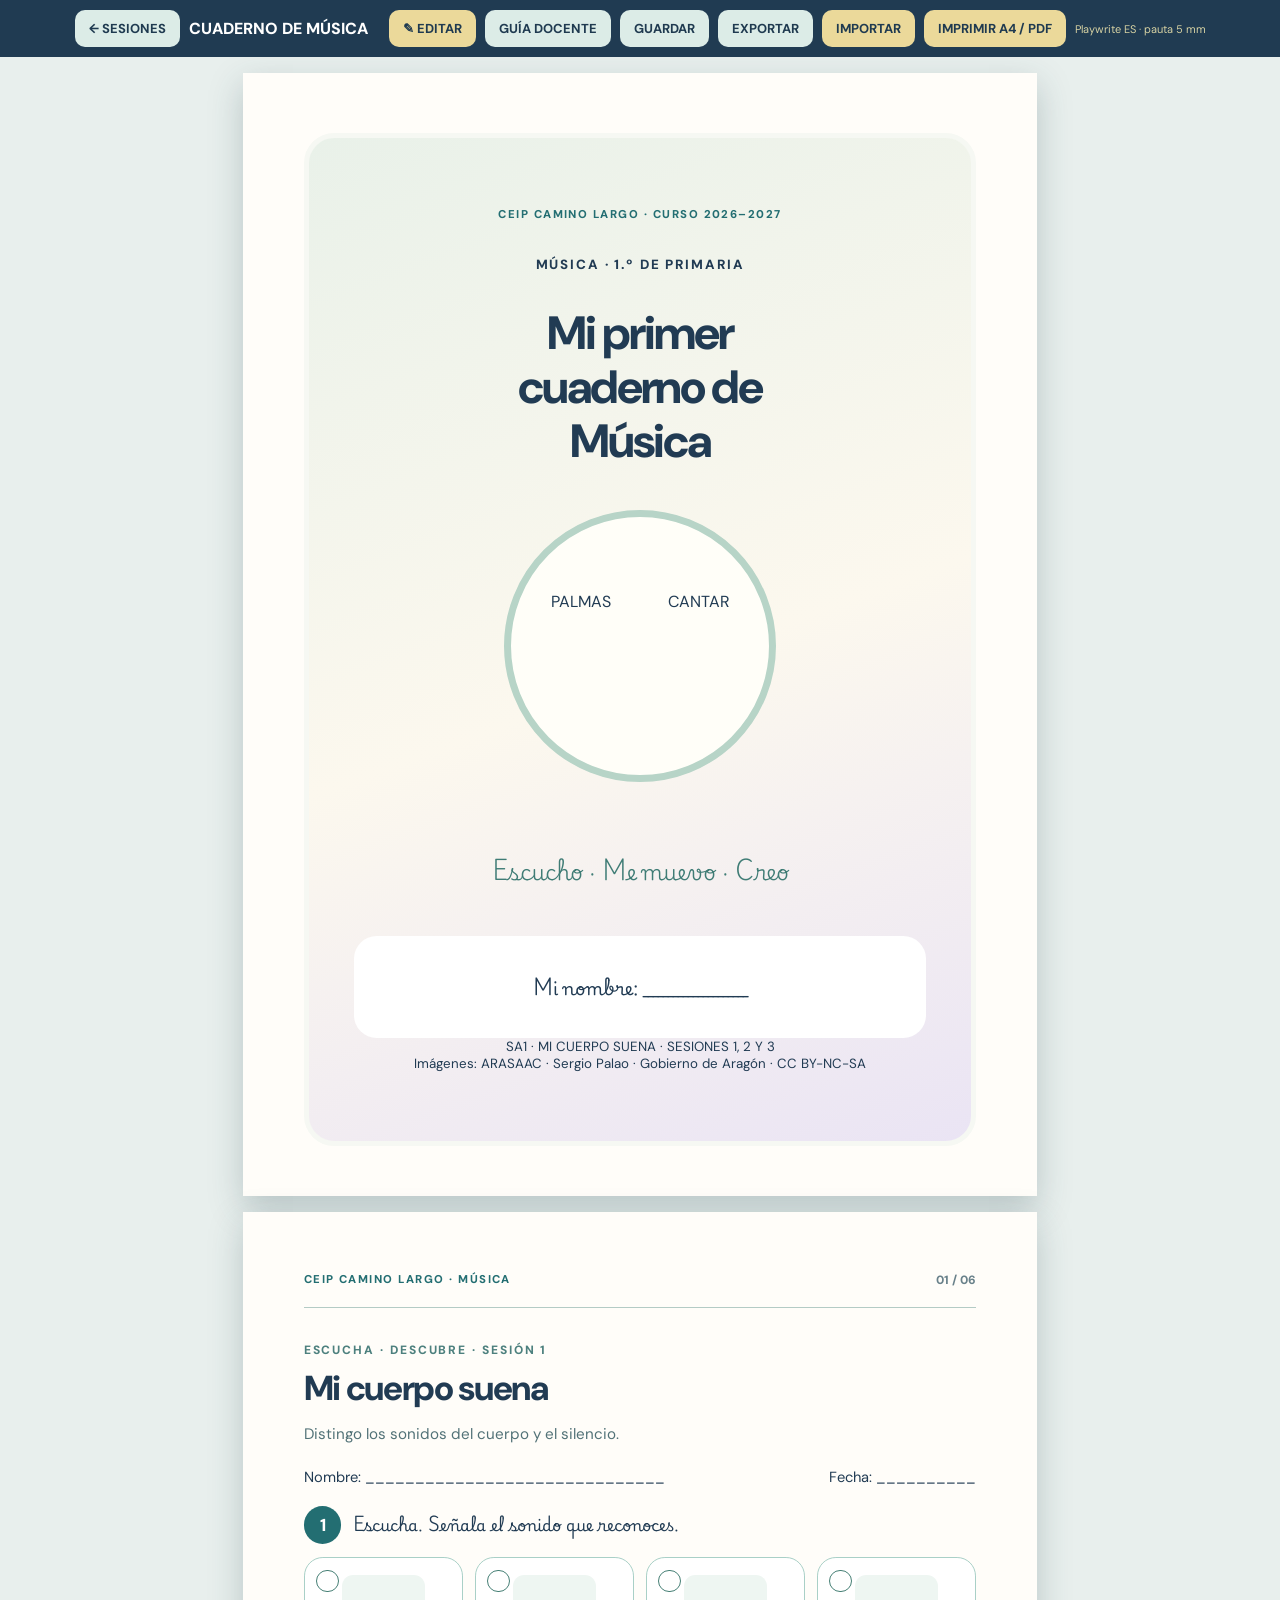
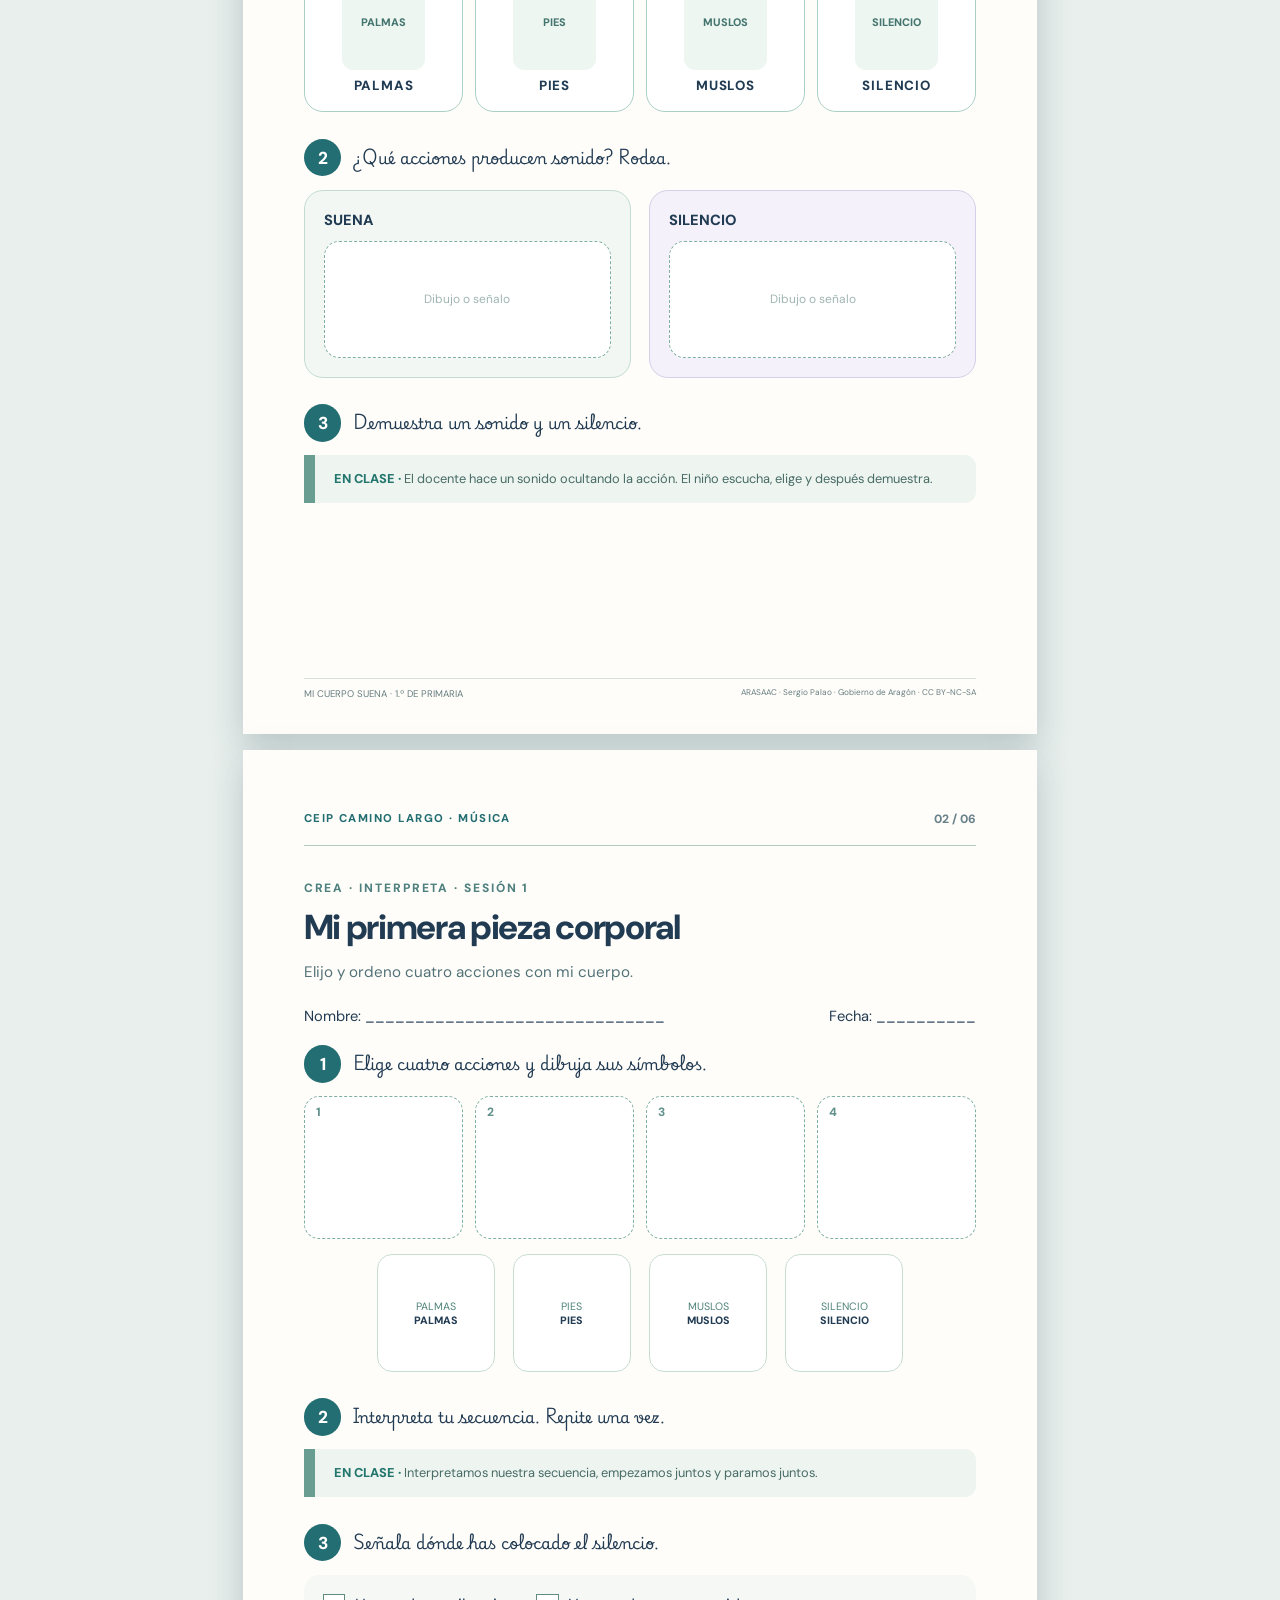
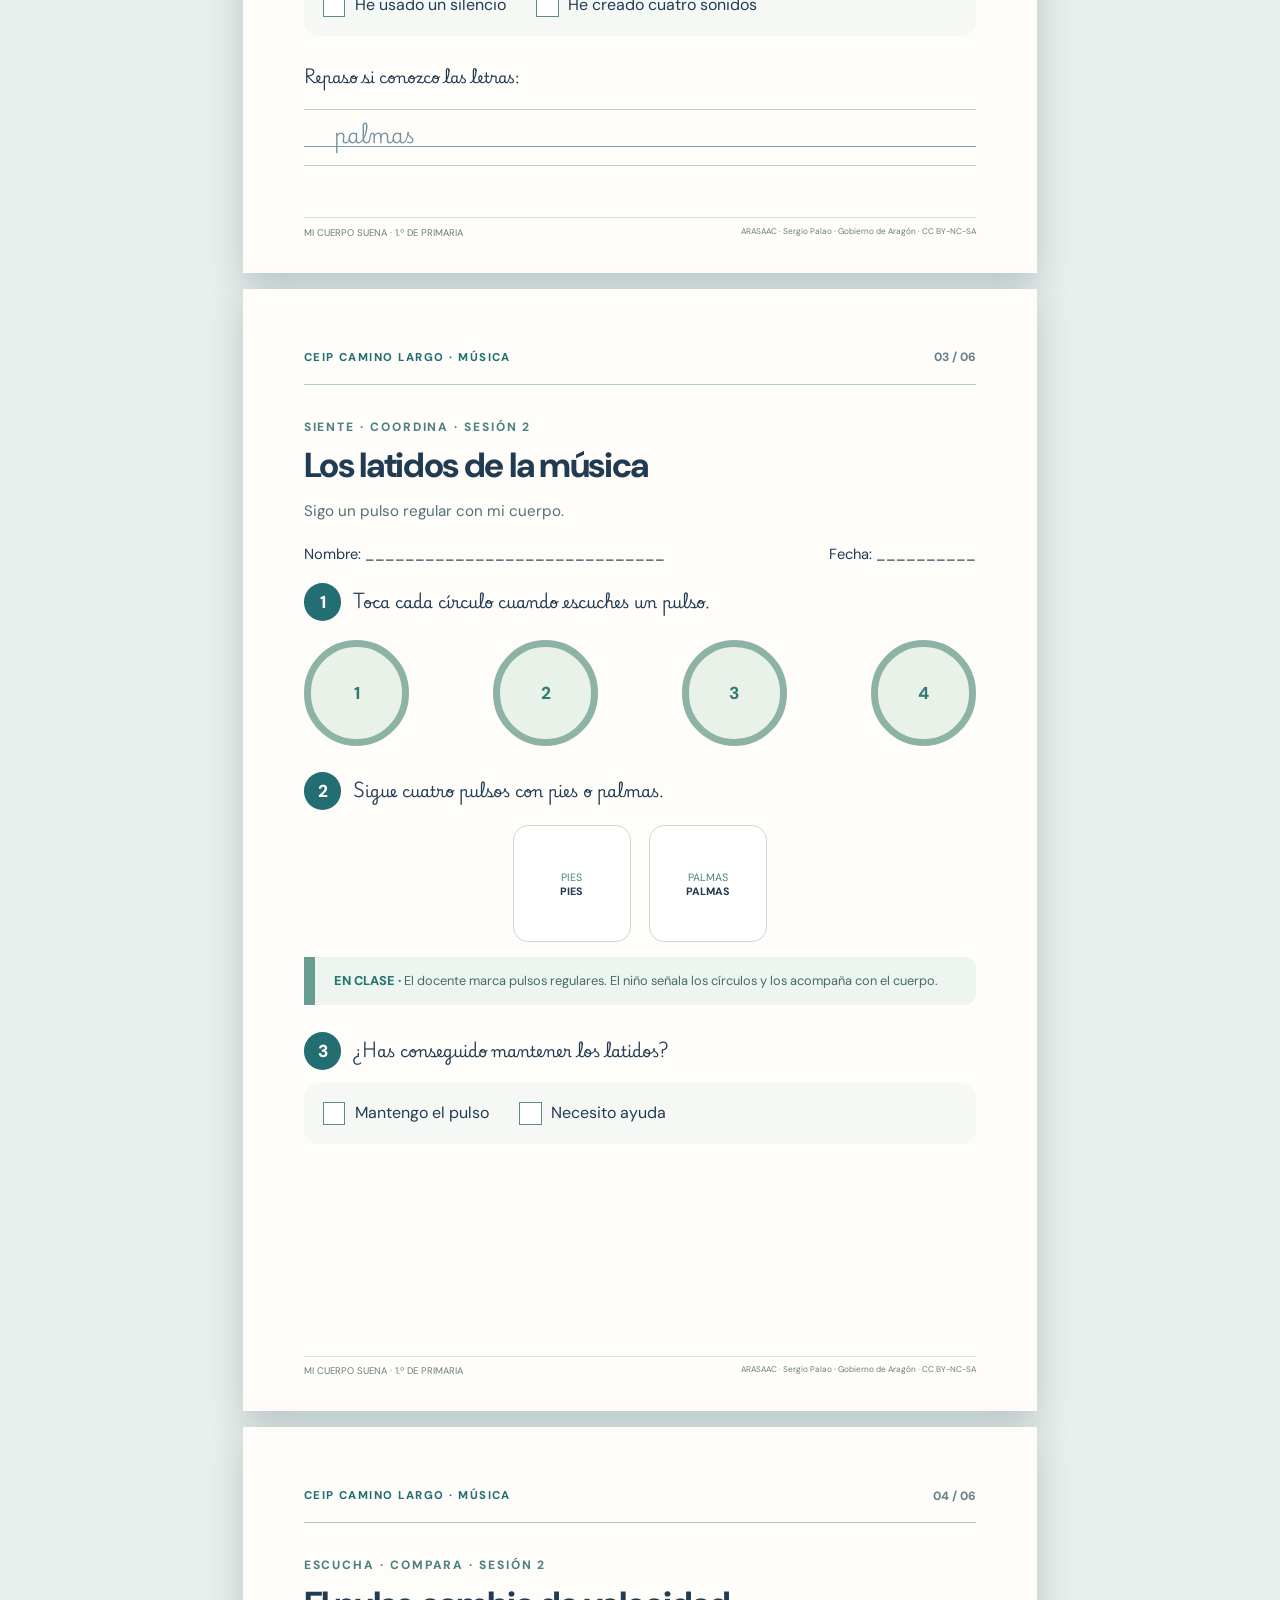
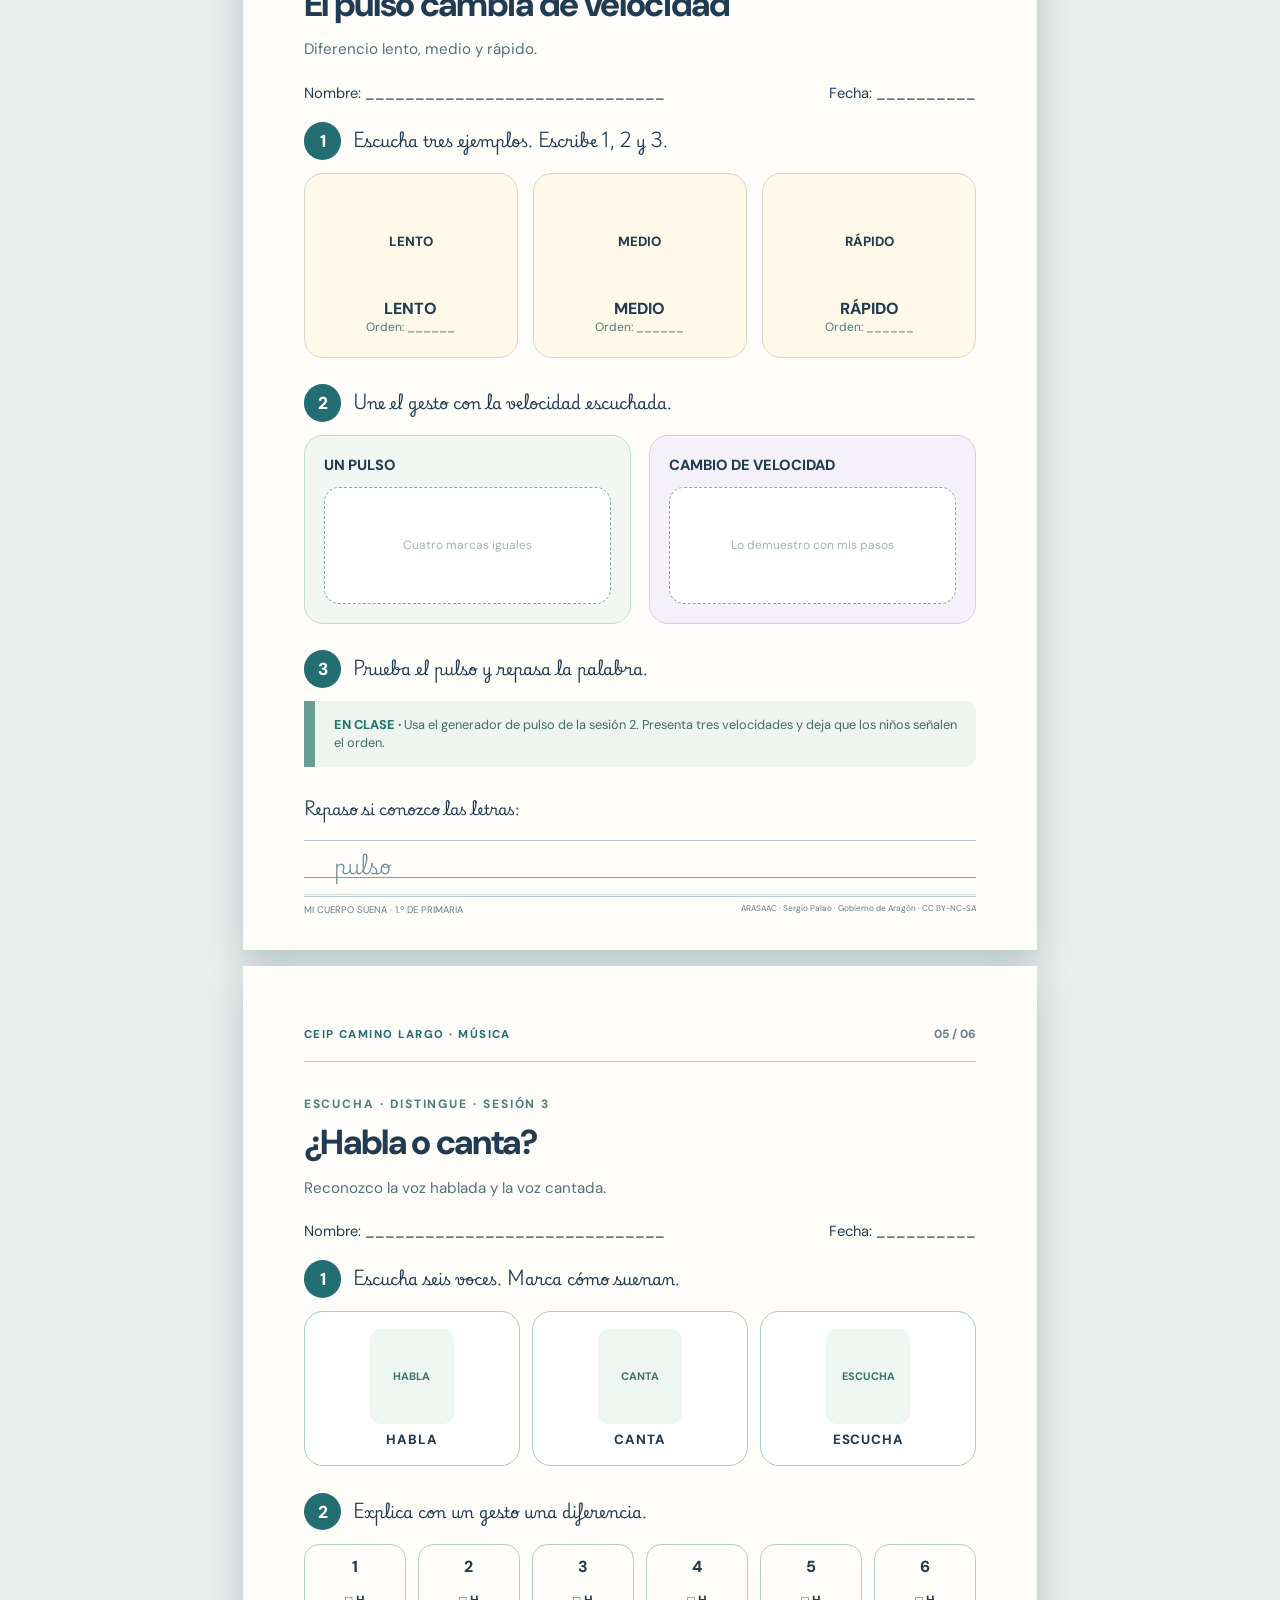
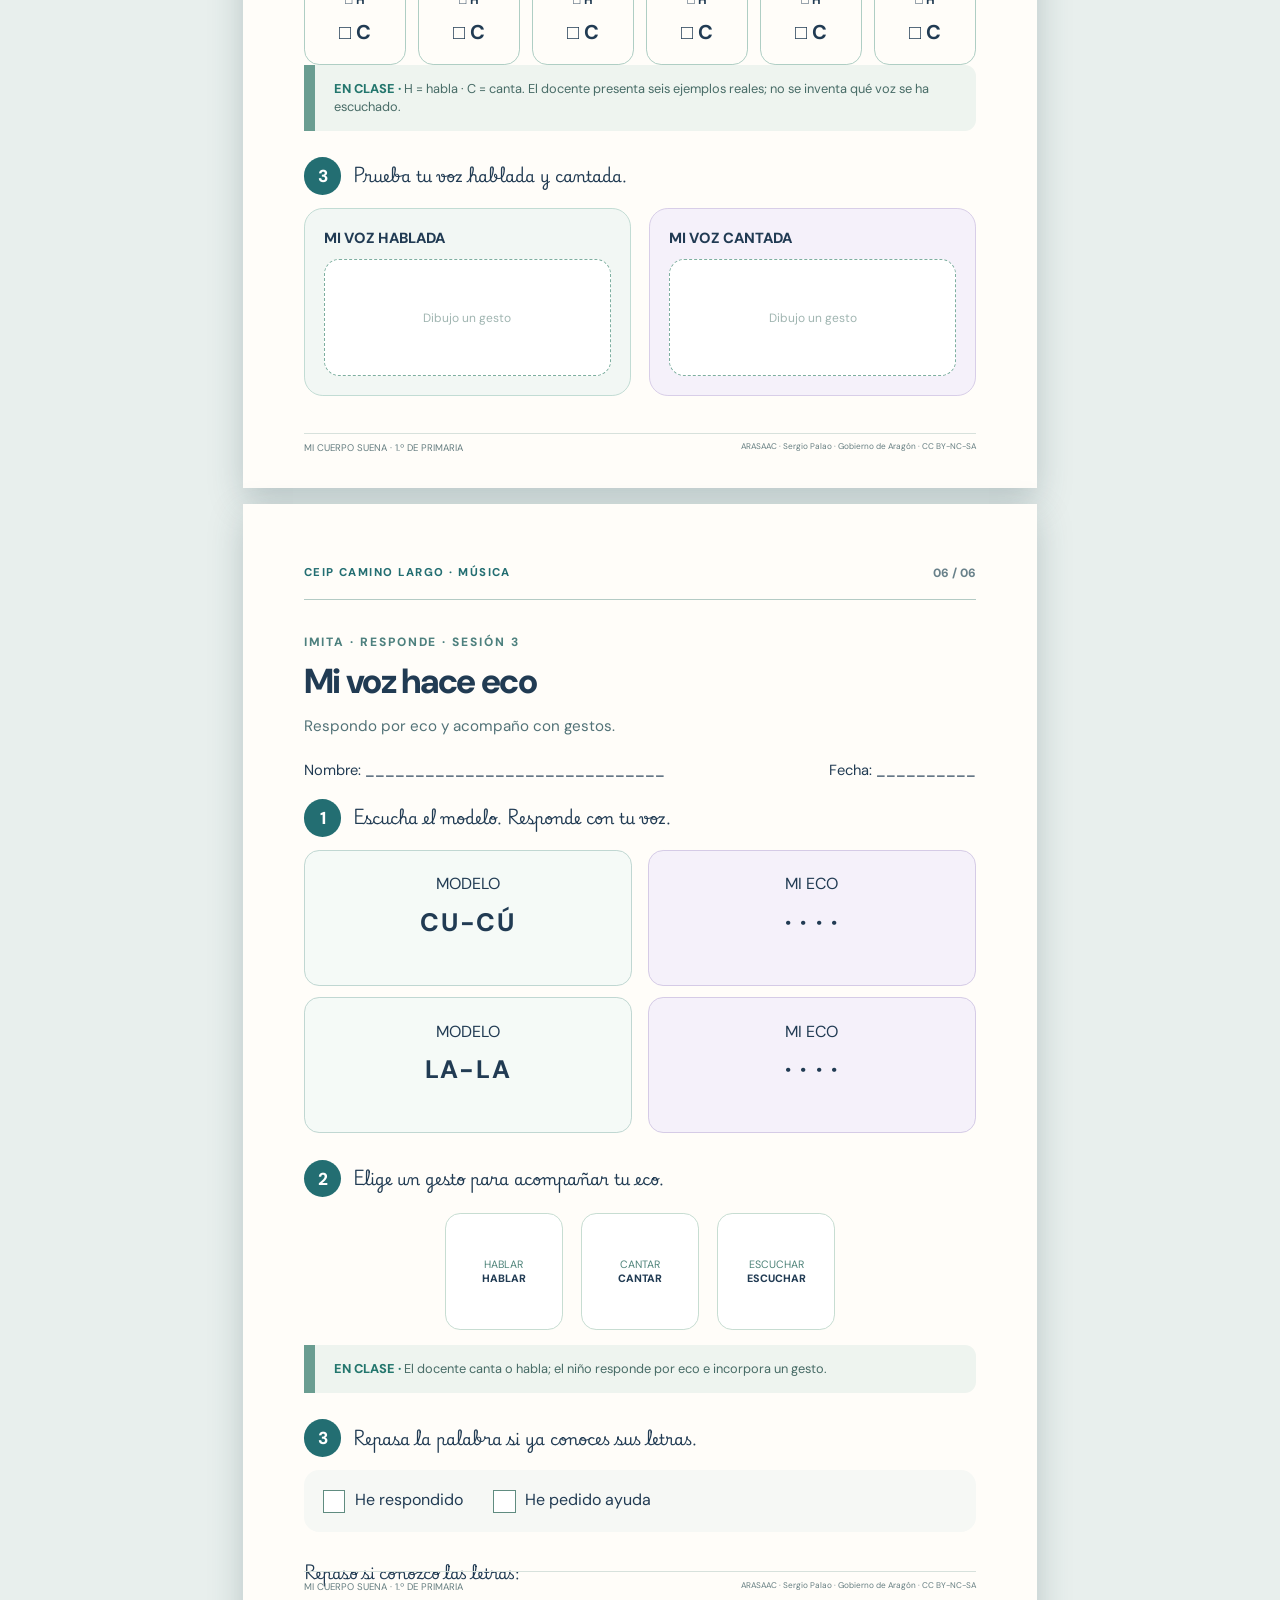
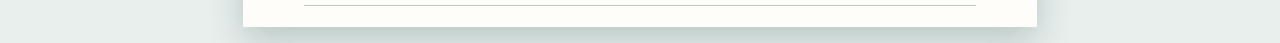
==== commit 2b2266fe: "fix(cuaderno): restaurar consignas y validar fuentes e imágenes antes de imprimir" ====
--- a/cuaderno/index.html
+++ b/cuaderno/index.html
@@ -56,7 +56,7 @@
 <main id="book"></main>
 <aside class="editor" id="editor"><div style="display:flex;align-items:center;justify-content:space-between"><h2>Editor docente</h2><button id="closeEdit">CERRAR</button></div>
 <p class="note">Modifica consignas, títulos, palabras modelo y términos de búsqueda de pictogramas ARASAAC. No alteres la pauta de 5 mm. Imprime al 100 % y comprueba una regla.</p>
-<label>Página<select id="editPage"></select></label><label>Campo<select id="editField"></select></label><label>Texto o palabra clave<input id="editValue" maxlength="240"></label><div class="row"><button id="apply">APLICAR</button><button id="resetPage">RESTABLECER PÁGINA</button></div><p class="subnote">Los cambios se guardan en este navegador. Exporta un archivo JSON si quieres llevarlos a otro ordenador.</p>
+<label>Página<select id="editPage"></select></label><label>Campo<select id="editField"></select></label><label>Texto o palabra clave<input id="editValue" maxlength="240"></label><div class="row"><button id="apply">APLICAR</button><button id="resetPage">RESTABLECER PÁGINA</button></div><hr style="border:0;border-top:1px solid #d2e4dc;margin:13px 0"><label>Pictograma ARASAAC<select id="picKey"></select></label><label>Buscar término en español<input id="picTerm" maxlength="80" placeholder="Por ejemplo: aplaudir"></label><div class="row"><button id="applyPic">CAMBIAR PICTOGRAMA</button></div><p class="subnote">Los cambios se guardan en este navegador. Exporta un archivo JSON si quieres llevarlos a otro ordenador.</p>
 </aside>
 <div class="teacher-modal" id="teacherModal" role="dialog" aria-modal="true" aria-label="Guía del docente"><div class="teacher-card"><button id="closeTeacher" class="action" style="float:right">CERRAR</button><h2>Guía de uso y evaluación</h2><p><b>Propósito:</b> el cuaderno registra experiencias musicales realizadas antes con el cuerpo y la voz; no sustituye la sesión práctica ni se emplea como prueba exclusivamente escrita.</p>
 <p><b>Sesión 1:</b> escucha de palmas, pies, muslos y silencio; imitación y creación de un patrón de cuatro acciones. Observar si identifica sonidos y produce una secuencia propia.</p>
@@ -76,7 +76,7 @@
 try{const raw=JSON.parse(localStorage.getItem("musica_cuaderno_editorial_v2")||"null");if(raw&&raw.items?.length===6){doc=raw.items;Object.assign(terms,raw.terms||{})}}catch(e){}
 const $=id=>document.getElementById(id);
 const escaped=value=>String(value??"").replace(/&/g,"&amp;").replace(/</g,"&lt;").replace(/>/g,"&gt;").replace(/"/g,"&quot;").replace(/'/g,"&#39;");
-function t(i,k){return '<span class="editable" data-ix="'+i+'" data-field="'+k+'">'+escaped(doc[i][k])+'</span>'}
+function t(i,k){const value=k.startsWith("tasks.")?doc[i].tasks[Number(k.slice(6))]:doc[i][k];return '<span class="editable" data-ix="'+i+'" data-field="'+k+'">'+escaped(value)+'</span>'}
 function task(i,n,html){return '<section class="task"><div class="task-head"><span class="task-n">'+n+'</span><span class="task-label">'+t(i,"tasks."+ (n-1))+'</span></div>'+html+'</section>'}
 function symbol(key,label,select=true){return '<div class="pic">'+(select?'<span class="select-circle"></span>':'')+'<div data-pictogram="'+key+'" class="pic-content"><div class="fallback">'+escaped(label)+'</div></div><span class="pic-name">'+escaped(label)+'</span></div>'}
 function tiny(key,label){return '<div class="tiny-pic"><div data-pictogram="'+key+'"><div class="fallback">'+escaped(label)+'</div></div><span>'+escaped(label)+'</span></div>'}
@@ -92,13 +92,13 @@
 }}
 function page(i){let d=doc[i];return '<section class="sheet"><header class="page-header"><span class="school">CEIP CAMINO LARGO · MÚSICA</span><span class="folio">0'+(i+1)+' / 06</span></header><div class="chapter">'+t(i,"chapter")+' · SESIÓN '+d.session+'</div><h1 class="title">'+t(i,"title")+'</h1><p class="subtitle">'+t(i,"objective")+'</p><div class="name">Nombre: ______________________________ <span>Fecha: __________</span></div>'+body(i)+'<footer class="footer"><span>MI CUERPO SUENA · 1.º DE PRIMARIA</span><span class="copyright">ARASAAC · Sergio Palao · Gobierno de Aragón · CC BY-NC-SA</span></footer></section>'}
 function cover(){return '<section class="sheet"><div class="cover"><span class="school">CEIP CAMINO LARGO · CURSO 2026–2027</span><div class="course">MÚSICA · 1.º DE PRIMARIA</div><h1 class="cover-title">Mi primer<br>cuaderno de<br>Música</h1><div class="bigcircle"><div class="mini" data-pictogram="aplaudir">PALMAS</div><div class="mini" data-pictogram="cantar">CANTAR</div></div><p class="cover-script">Escucho · Me muevo · Creo</p><div class="child">Mi nombre: _____________________</div><small>SA1 · MI CUERPO SUENA · SESIONES 1, 2 Y 3</small><small>Imágenes: ARASAAC · Sergio Palao · Gobierno de Aragón · CC BY-NC-SA</small></div></section>'}
-function render(){ $("book").innerHTML=cover()+doc.map((_,i)=>page(i)).join("");loadPictograms(); }
+let pictogramReady=Promise.resolve();function render(){ $("book").innerHTML=cover()+doc.map((_,i)=>page(i)).join("");pictogramReady=loadPictograms(); }
 async function lookup(key){if(picCache[key])return picCache[key];const keyword=terms[key]||key;const endpoints=["https://api.arasaac.org/v1/pictograms/es/bestsearch/"+encodeURIComponent(keyword),"https://api.arasaac.org/v1/pictograms/es/search/"+encodeURIComponent(keyword)];
 for(const url of endpoints){try{const res=await fetch(url);if(!res.ok)continue;const list=await res.json();const record=Array.isArray(list)?list[0]:null;if(record&&record._id){picCache[key]=String(record._id);return picCache[key]}}catch(e){}}return null}
-async function loadPictograms(){const keys=[...new Set([...document.querySelectorAll("[data-pictogram]")].map(el=>el.dataset.pictogram))];await Promise.all(keys.map(async key=>{const id=await lookup(key);if(!id)return;document.querySelectorAll('[data-pictogram="'+key+'"]').forEach(el=>{const img=document.createElement("img");img.src="https://static.arasaac.org/pictograms/"+id+"/"+id+"_300.png";img.alt=terms[key]||key;img.loading="eager";img.addEventListener("error",()=>img.remove());el.replaceChildren(img)})}));}
+async function loadPictograms(){const keys=[...new Set([...document.querySelectorAll("[data-pictogram]")].map(el=>el.dataset.pictogram))];await Promise.all(keys.map(async key=>{const id=await lookup(key);if(!id)return;document.querySelectorAll('[data-pictogram="'+key+'"]').forEach(el=>{const img=document.createElement("img");img.src="https://static.arasaac.org/pictograms/"+id+"/"+id+"_300.png";img.alt=terms[key]||key;img.loading="eager";img.addEventListener("error",()=>{el.replaceChildren(Object.assign(document.createElement("span"),{className:"fallback",textContent:terms[key]||key}))});el.replaceChildren(img)})}));}
 function saved(){return {version:2,items:doc,terms:terms}}
 function save(){try{localStorage.setItem("musica_cuaderno_editorial_v2",JSON.stringify(saved()));$("status").textContent="Cambios guardados · Playwrite ES · 5 mm"}catch(e){$("status").textContent="Exporta para conservar los cambios"}}
-function populate(){const selector=$("editPage");selector.replaceChildren();doc.forEach((d,i)=>{const o=document.createElement("option");o.value=i;o.textContent="Ficha "+(i+1)+" · "+d.title;selector.append(o)});selector.value=String(pageIndex);fields();}
+function populate(){const picSel=$("picKey");picSel.replaceChildren();Object.keys(terms).forEach(k=>{const opt=document.createElement("option");opt.value=k;opt.textContent=k;picSel.append(opt)});$("picTerm").value=terms[picSel.value]||"";const selector=$("editPage");selector.replaceChildren();doc.forEach((d,i)=>{const o=document.createElement("option");o.value=i;o.textContent="Ficha "+(i+1)+" · "+d.title;selector.append(o)});selector.value=String(pageIndex);fields();}
 const fieldNames=[["title","Título"],["chapter","Misión musical"],["objective","Objetivo"],["tasks.0","Consigna 1"],["tasks.1","Consigna 2"],["tasks.2","Consigna 3"],["word","Palabra en pauta"]];
 function fields(){const select=$("editField");select.replaceChildren();fieldNames.forEach(([key,label])=>{const opt=document.createElement("option");opt.value=key;opt.textContent=label;select.append(opt)});select.value="title";value()}
 function value(){const key=$("editField").value,entry=doc[pageIndex];$("editValue").value=key.startsWith("tasks.")?entry.tasks[Number(key.slice(-1))]:entry[key]||""}
@@ -107,11 +107,27 @@
 $("closeEdit").onclick=()=>$("editor").classList.remove("open");
 $("editPage").onchange=e=>{pageIndex=Number(e.target.value);fields()};
 $("editField").onchange=value;$("apply").onclick=setEntry;
+$("picKey").onchange=e=>$("picTerm").value=terms[e.target.value]||"";
+$("applyPic").onclick=()=>{const k=$("picKey").value,v=$("picTerm").value.trim();if(!v)return;terms[k]=v;delete picCache[k];save();render();$("status").textContent="Buscando pictograma ARASAAC: "+v};
 $("resetPage").onclick=()=>{if(!confirm("¿Restablecer esta ficha a su contenido inicial?"))return;doc[pageIndex]=JSON.parse(JSON.stringify(defaults[pageIndex]));save();render();populate()};
 $("teacherBtn").onclick=()=>$("teacherModal").classList.add("show");$("closeTeacher").onclick=()=>$("teacherModal").classList.remove("show");
 $("saveBtn").onclick=save;
 $("exportBtn").onclick=()=>{const blob=new Blob([JSON.stringify(saved(),null,2)],{type:"application/json"});const url=URL.createObjectURL(blob),a=document.createElement("a");a.href=url;a.download="cuaderno_musica_editorial_edicion.json";a.click();setTimeout(()=>URL.revokeObjectURL(url),1500)};
 $("importFile").onchange=async e=>{const f=e.target.files?.[0];if(!f)return;try{const data=JSON.parse(await f.text());if(data.version!==2||!Array.isArray(data.items)||data.items.length!==6)throw Error("Archivo incompatible");doc=data.items;Object.assign(terms,data.terms||{});save();render();populate()}catch(err){alert(err.message)}};
-$("printBtn").onclick=async()=>{const pics=[...document.querySelectorAll("[data-pictogram]")];if(pics.some(el=>!el.querySelector("img"))){$("status").textContent="Aviso: faltan pictogramas de ARASAAC; revisa la conexión antes de imprimir."}else{$("status").textContent="Imprime al 100 % para conservar la pauta de 5 mm"};await document.fonts?.ready;window.print()};
+$("printBtn").onclick=async()=>{
+$("status").textContent="Preparando pictogramas y tipografía para imprimir…";
+await pictogramReady;
+await document.fonts?.ready;
+await Promise.all([...document.querySelectorAll("[data-pictogram] img")].map(img=>img.decode().catch(()=>{})));
+const missing=[...document.querySelectorAll("[data-pictogram]")].filter(el=>!el.querySelector("img")).length;
+const fontOK=document.fonts?document.fonts.check('16px "Playwrite ES"'):true;
+if(missing||!fontOK){
+const warning=(missing?"Faltan "+missing+" imágenes ARASAAC. ":"")+(!fontOK?"No se ha cargado Playwrite ES. ":"")+"La impresión puede salir incompleta. ¿Quieres imprimir de todos modos?";
+$("status").textContent=warning;
+if(!confirm(warning))return;
+}
+$("status").textContent="Imprime en A4 a escala 100 %, sin ajustar a página";
+window.print();
+};
 render();
 </script></body></html>
